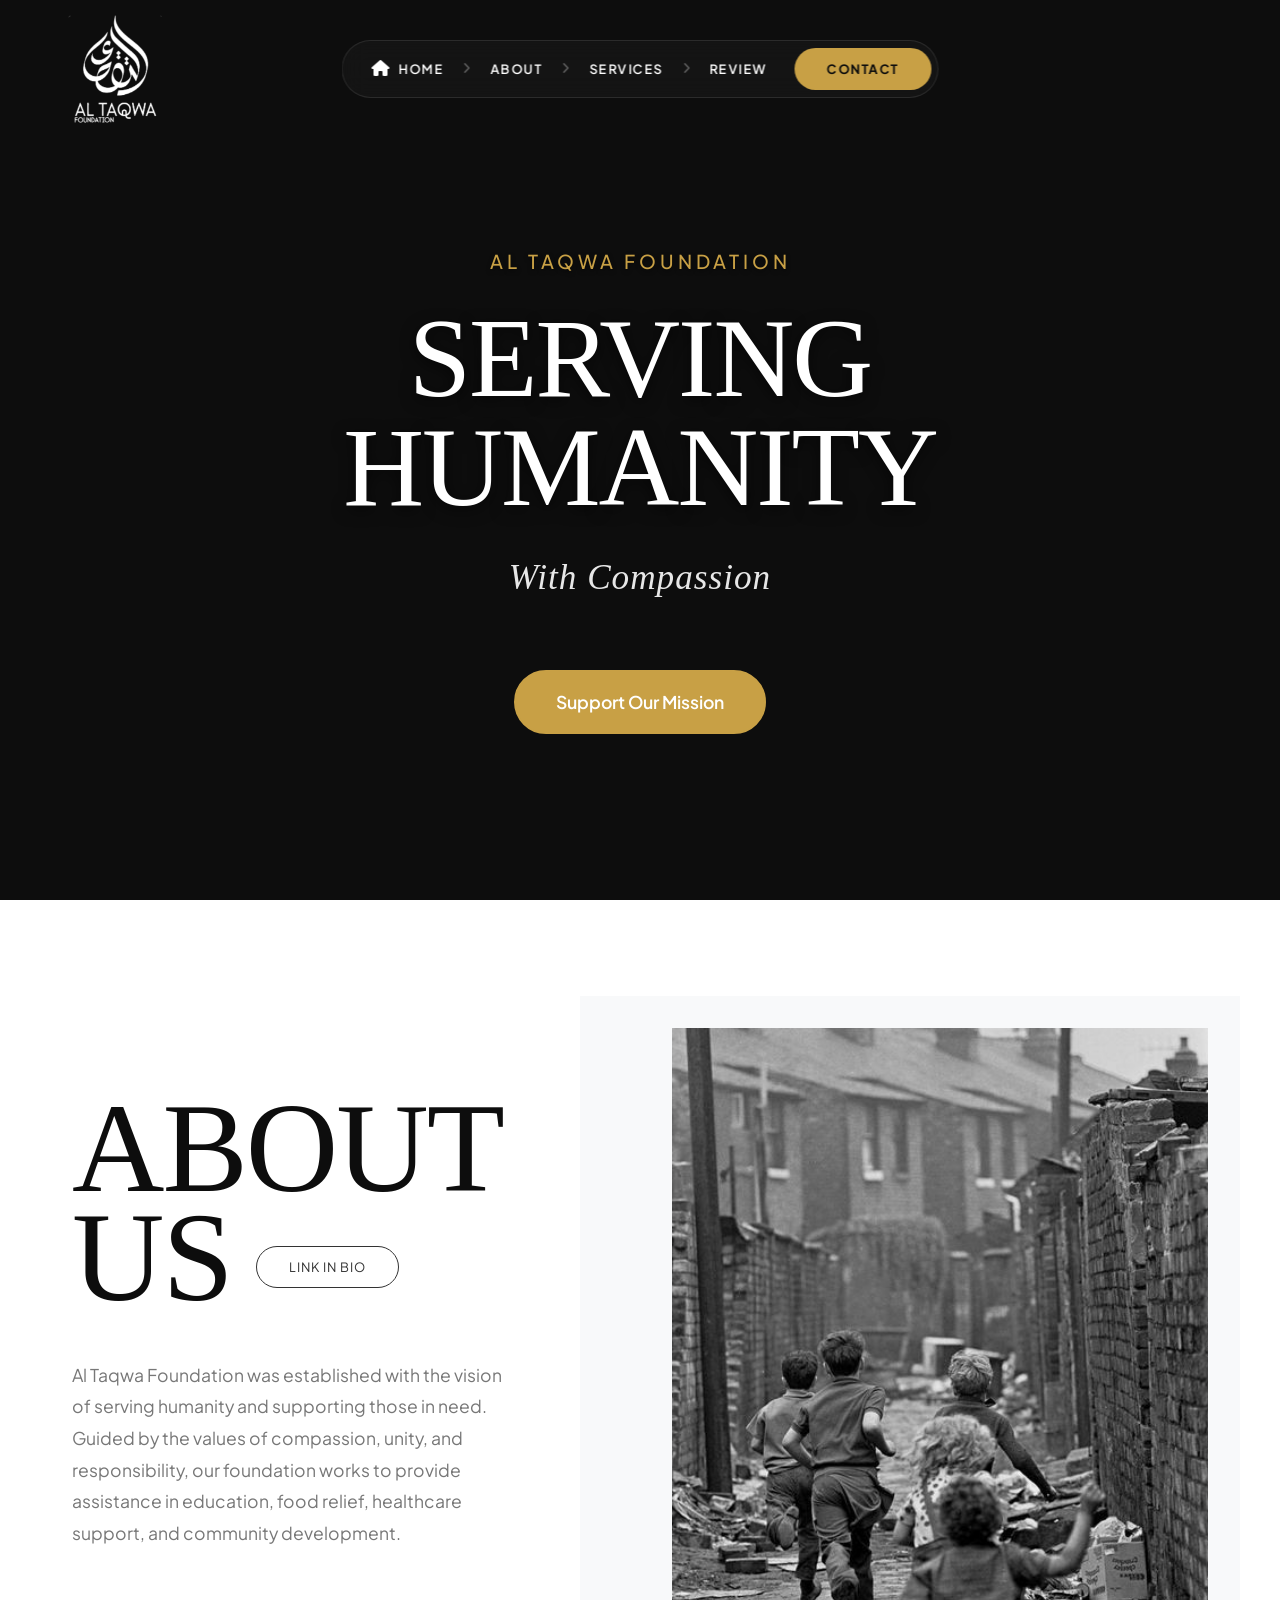
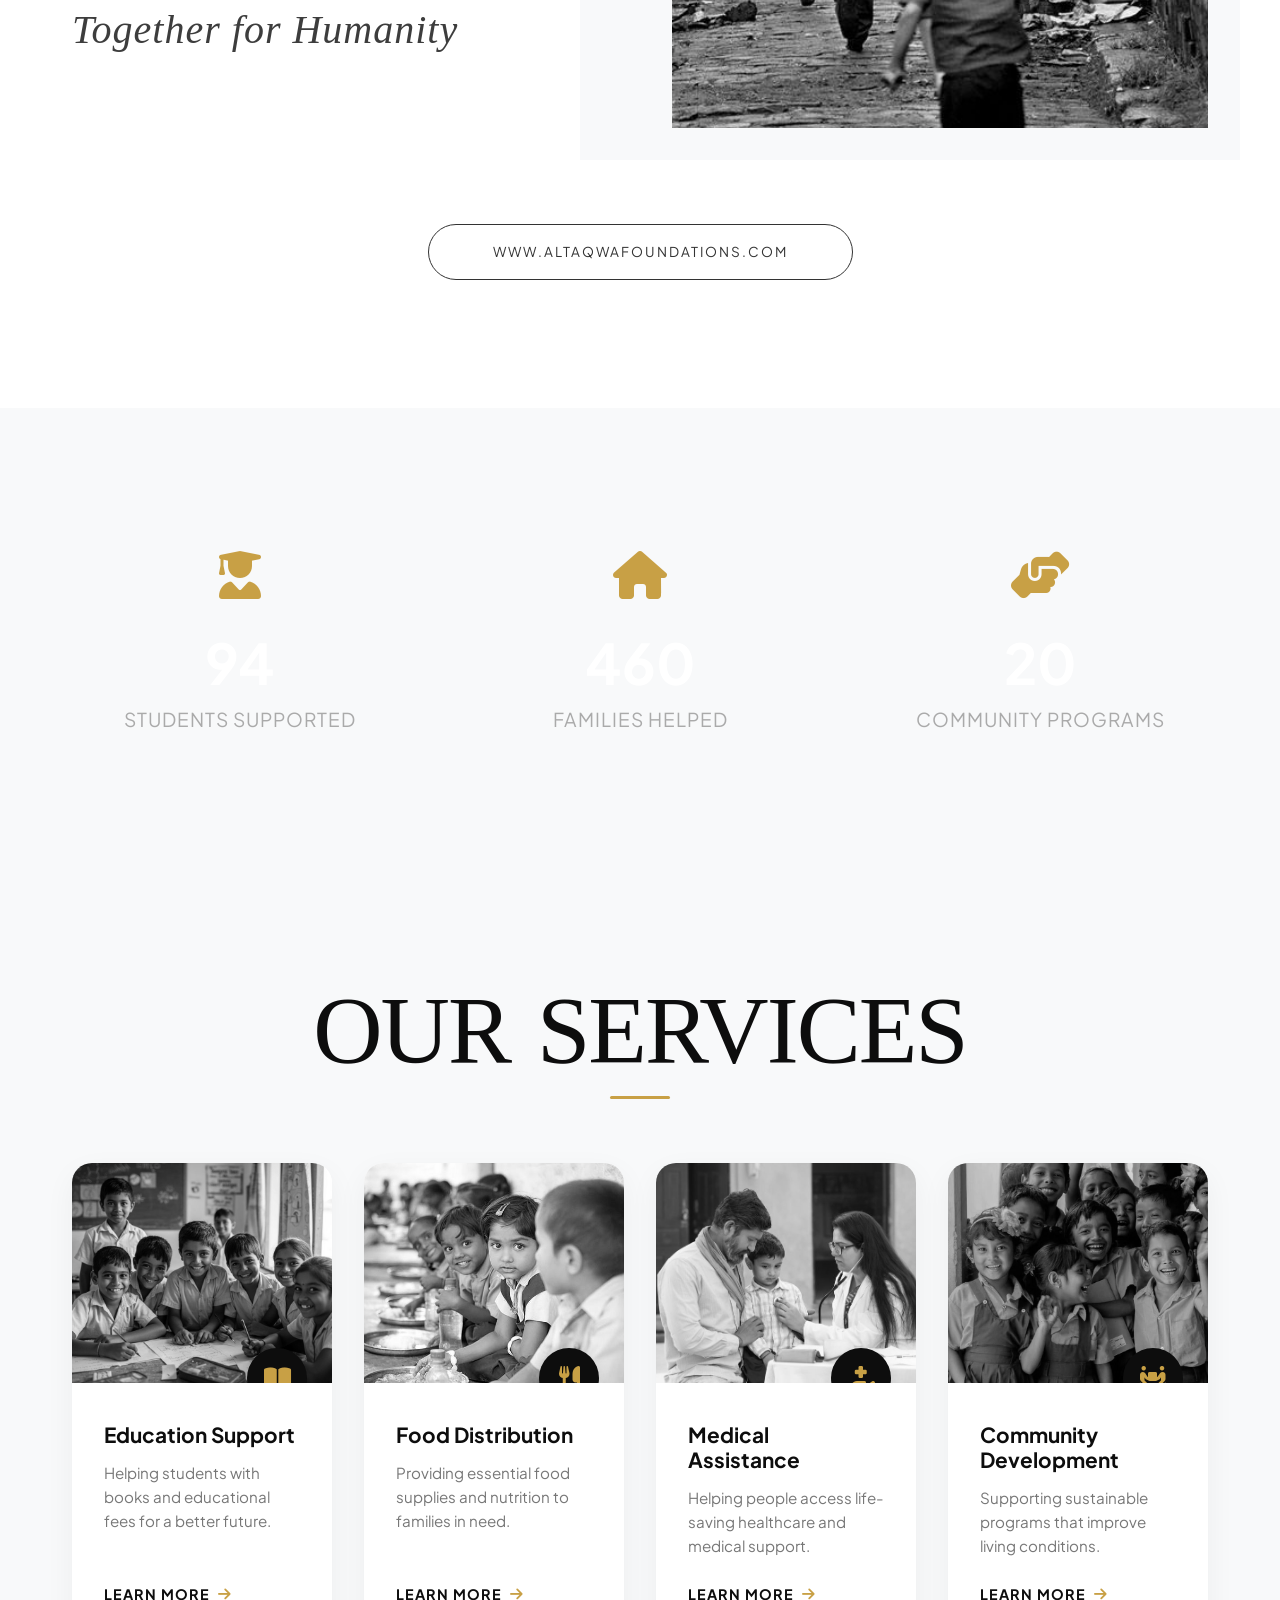
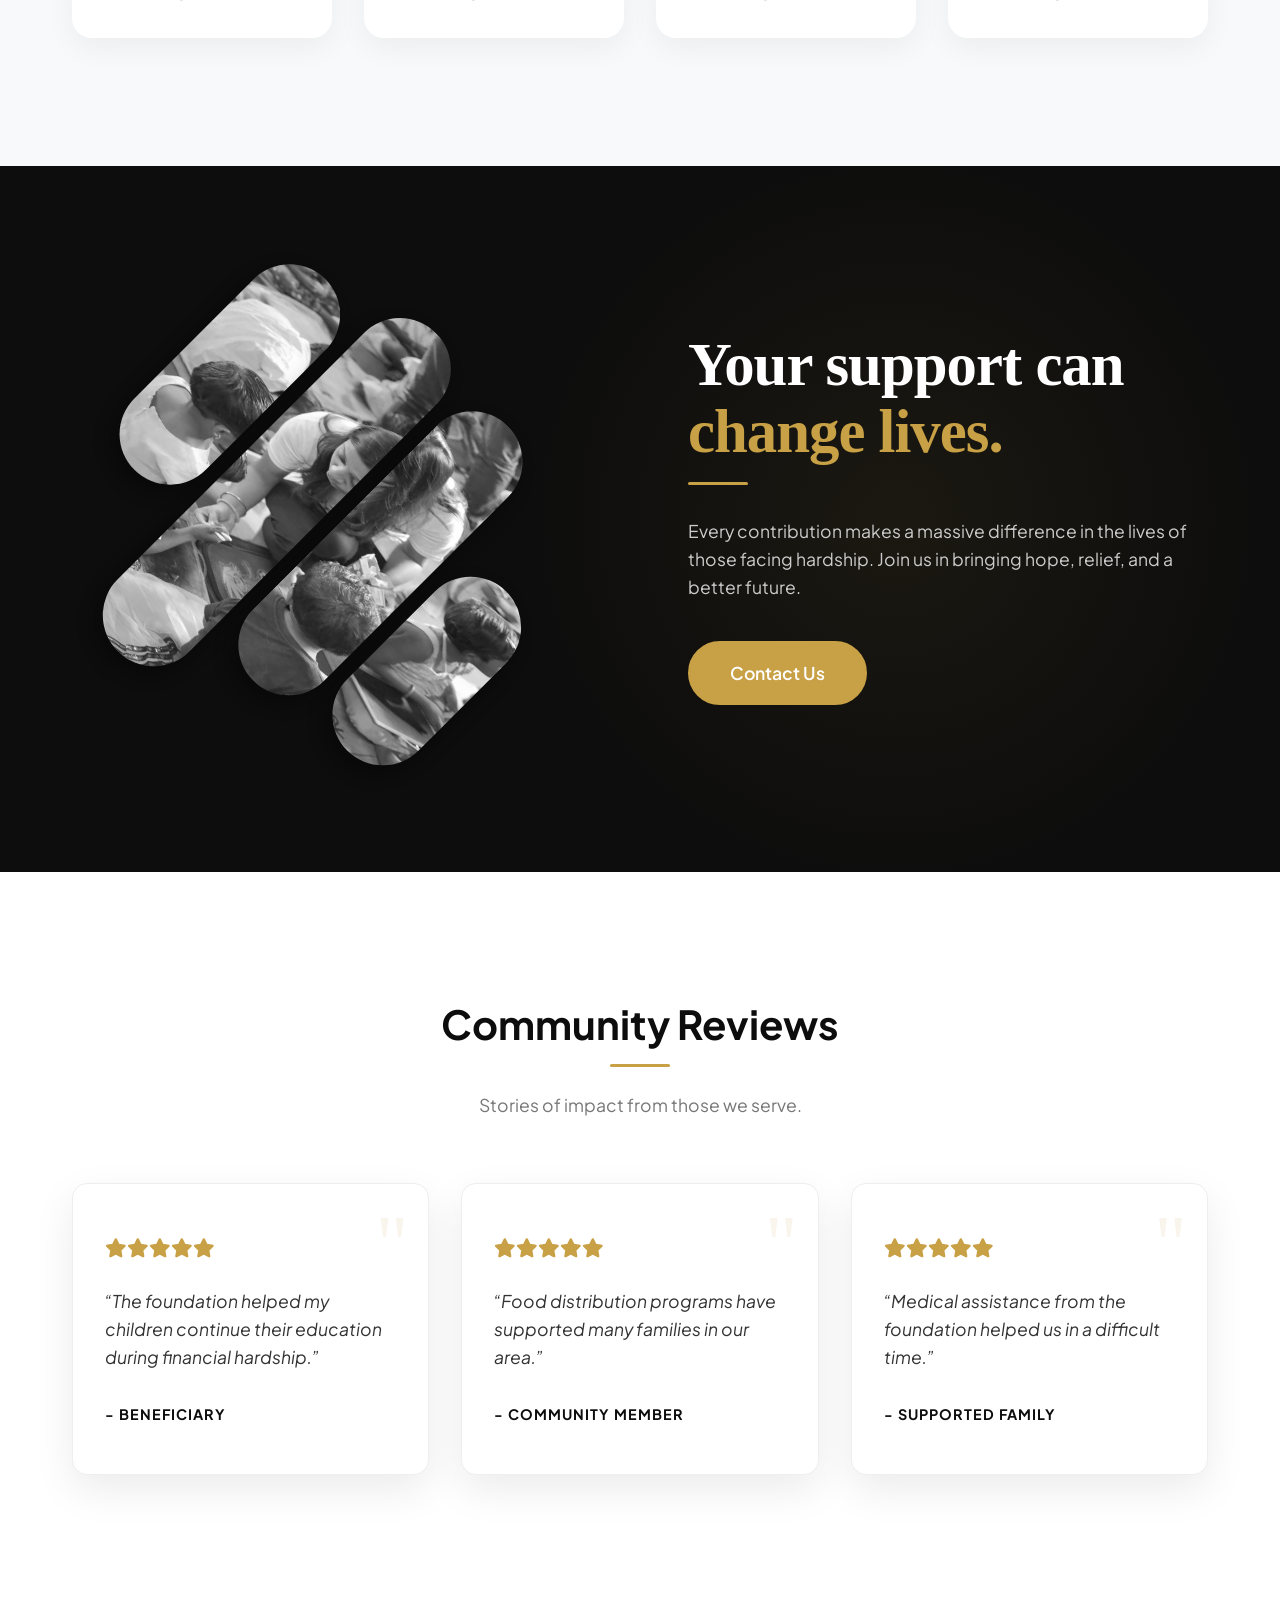
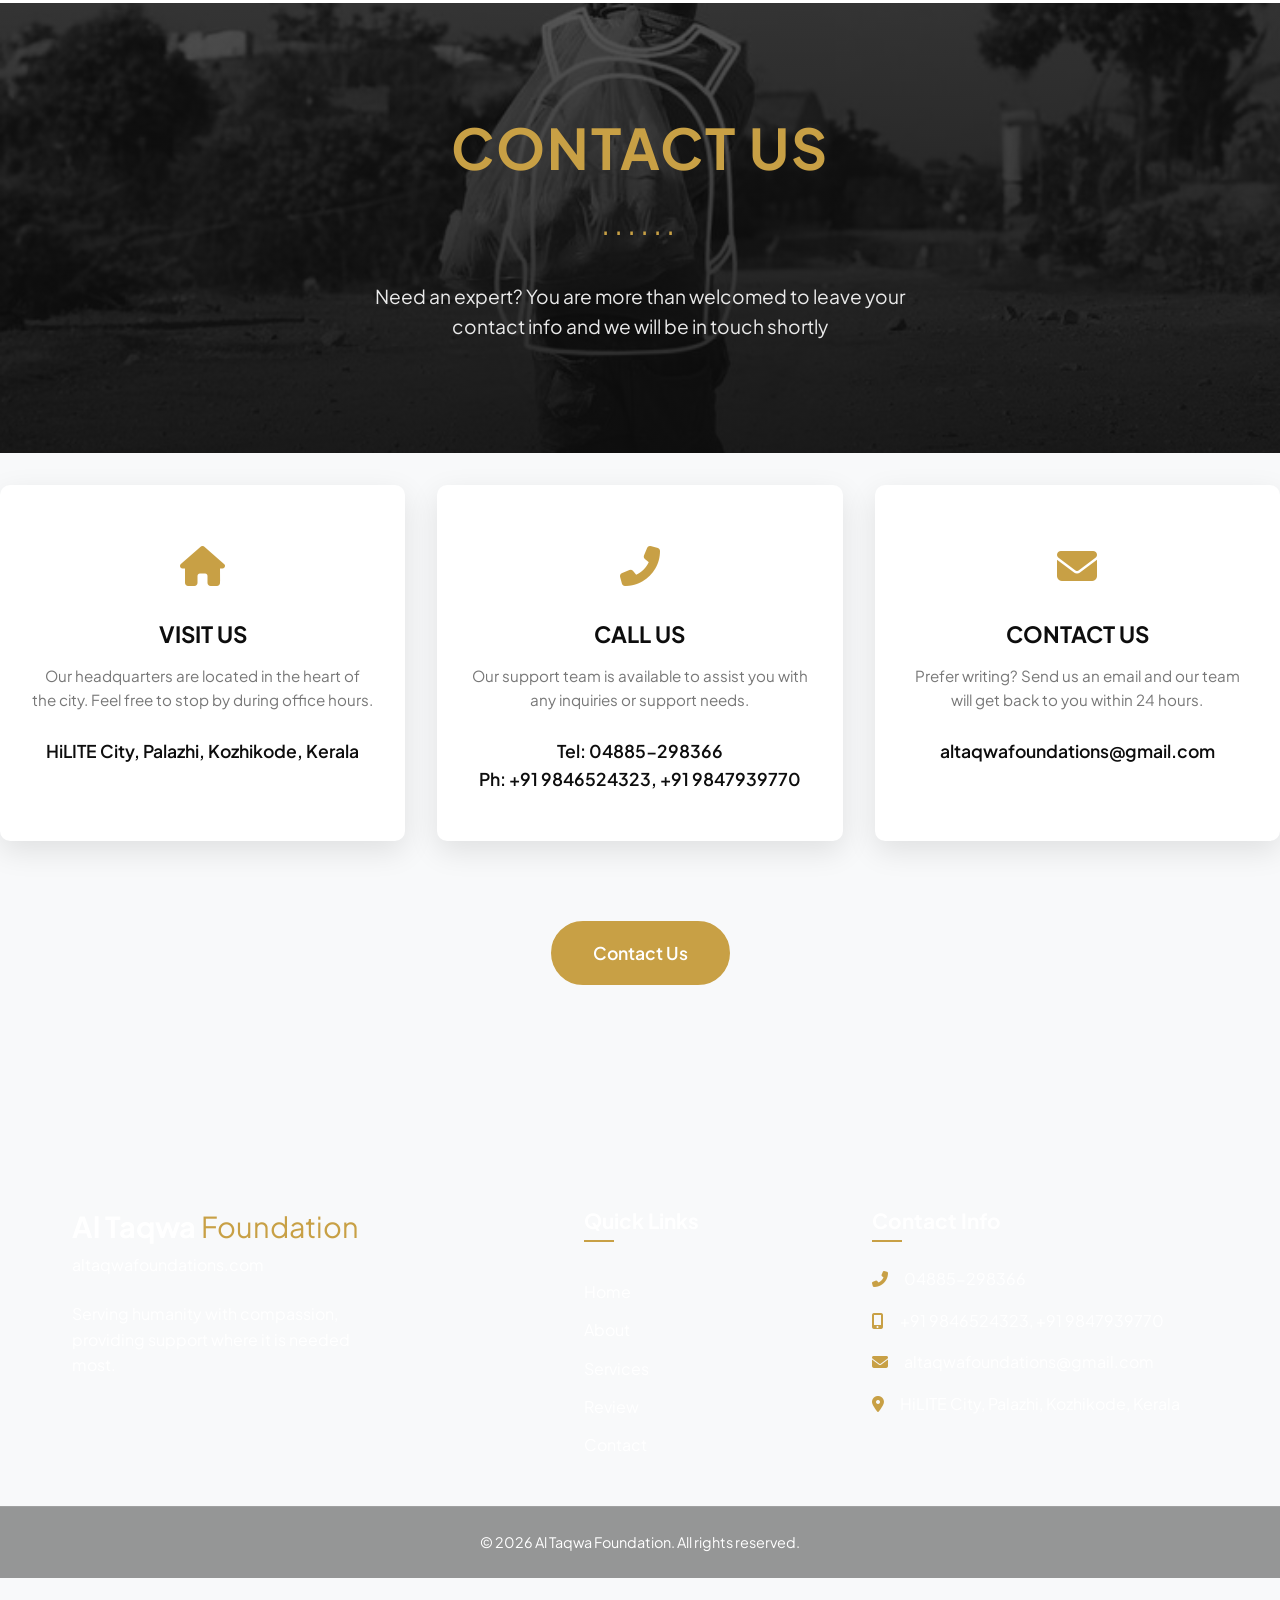
==== index.html @ ffac4ad8 "first commit" ====
<!DOCTYPE html>
<html lang="en">
<head>
    <meta charset="UTF-8">
    <meta name="viewport" content="width=device-width, initial-scale=1.0">
    <title>Al Taqwa Foundation | Serving Humanity</title>
    <meta name="description" content="Al Taqwa Foundation supports communities through education assistance, food distribution, medical support, and community development.">
    <!-- Google Fonts -->
    <link rel="preconnect" href="https://fonts.googleapis.com">
    <link rel="preconnect" href="https://fonts.gstatic.com" crossorigin>
    <link href="https://fonts.googleapis.com/css2?family=Plus+Jakarta+Sans:wght@300;400;500;600;700&display=swap" rel="stylesheet">
    <!-- Font Awesome for icons -->
    <link rel="stylesheet" href="https://cdnjs.cloudflare.com/ajax/libs/font-awesome/6.4.0/css/all.min.css">
    <!-- Custom CSS -->
    <link rel="stylesheet" href="style.css">
</head>
<body>
    <!-- Navbar -->
    <header class="navbar" id="navbar">
        <div class="nav-container">
            <a href="#home" class="logo" style="margin-left: -5px;">
                <img src="logo2_cropped.png" alt="Al Taqwa Foundation">
            </a>
            
            <div class="nav-links pill-container">
                <a href="#home"><i class="fas fa-home" style="font-size: 1rem; margin-bottom: 2px;"></i> HOME</a>
                <span class="sep"><i class="fas fa-angle-right"></i></span>
                <a href="#about">ABOUT</a>
                <span class="sep"><i class="fas fa-angle-right"></i></span>
                <a href="#services">SERVICES</a>
                <span class="sep"><i class="fas fa-angle-right"></i></span>
                <a href="#review">REVIEW</a>
                <a href="#contact" class="nav-pill-btn">CONTACT</a>
            </div>

            <div class="menu-toggle" id="mobile-menu">
                <i class="fas fa-bars"></i>
            </div>
        </div>
    </header>

    <!-- Hero Section -->
    <section id="home" class="hero">
        <video autoplay muted loop playsinline class="hero-video">
            <source src="Helping_hand_connecting_children_delpmaspu_.mp4" type="video/mp4">
        </video>
        <div class="hero-overlay"></div>
        <div class="hero-content fade-up">
            <p class="hero-tag" style="margin-bottom: 2rem; color: var(--accent); letter-spacing: 4px; font-weight: 500;">AL TAQWA FOUNDATION</p>
            <h1 class="about-huge" style="color: var(--secondary); margin-bottom: 0.5rem; line-height: 0.9; text-shadow: 0 4px 15px rgba(0,0,0,0.6); font-size: 7rem;">SERVING</h1>
            <h1 class="about-huge" style="color: var(--secondary); margin-bottom: 2rem; line-height: 0.9; text-shadow: 0 4px 15px rgba(0,0,0,0.6); font-size: 7rem;">HUMANITY</h1>
            <p class="about-signature" style="color: var(--secondary); margin-bottom: 4rem; opacity: 0.9; font-size: 2.2rem;">With Compassion</p>
            
            <div class="hero-buttons">
                <a href="#about" class="btn btn-primary btn-large">Support Our Mission</a>
            </div>
        </div>
    </section>


    <!-- About Section -->
    <section id="about" class="about">
        <div class="about-container">
            <!-- Left: Text content -->
            <div class="about-content fade-up">
                <div class="about-header-split">
                    <h2 class="about-huge">ABOUT</h2>
                    <div class="about-us-row">
                        <h2 class="about-huge">US</h2>
                        <a href="https://altaqwafoundations.com" target="_blank" class="about-link-pill">LINK IN BIO</a>
                    </div>
                </div>
                <div class="about-text-content">
                    <p>Al Taqwa Foundation was established with the vision of serving humanity and supporting those in need. Guided by the values of compassion, unity, and responsibility, our foundation works to provide assistance in education, food relief, healthcare support, and community development.</p>
                </div>
                <!-- Signature -->
                <div class="about-signature">
                    Together for Humanity
                </div>
            </div>
            
            <!-- Right: Single Image -->
            <div class="about-image fade-up" style="transition-delay: 0.2s;">
                <img src="charity.jpg" alt="Children">
            </div>
        </div>
        
        <div class="about-footer-pill fade-up">
            <a href="https://altaqwafoundations.com" target="_blank">WWW.ALTAQWAFOUNDATIONS.COM</a>
        </div>
    </section>

    <!-- Impact Section -->
    <section class="impact">
        <div class="impact-container">
            <div class="impact-item fade-up">
                <div class="impact-icon"><i class="fas fa-user-graduate"></i></div>
                <h3 class="counter" data-target="100">0</h3>
                <p>Students Supported</p>
            </div>
            <div class="impact-item fade-up" style="transition-delay: 0.1s;">
                <div class="impact-icon"><i class="fas fa-home"></i></div>
                <h3 class="counter" data-target="500">0</h3>
                <p>Families Helped</p>
            </div>
            <div class="impact-item fade-up" style="transition-delay: 0.2s;">
                <div class="impact-icon"><i class="fas fa-hands-helping"></i></div>
                <h3 class="counter" data-target="20">0</h3>
                <p>Community Programs</p>
            </div>
        </div>
    </section>

    <!-- Services Section -->
    <section id="services" class="services">
        <div class="services-container">
            <div class="about-header-split fade-up" style="margin-bottom: 4rem; text-align: center;">
                <h2 class="about-huge" style="font-size: 6rem; display: inline-block; margin-right: 1.5rem;">OUR</h2>
                <h2 class="about-huge" style="font-size: 6rem; display: inline-block;">SERVICES</h2>
                <div class="gold-divider center" style="margin-top: 1.5rem;"></div>
            </div>
            
            <div class="services-grid">
                <div class="service-card fade-up">
                    <div class="service-img">
                        <img src="education.jpg" alt="Education Support">
                        <div class="service-icon"><i class="fas fa-book-open"></i></div>
                    </div>
                    <div class="service-content">
                        <h3>Education Support</h3>
                        <p>Helping students with books and educational fees for a better future.</p>
                        <a href="#contact" class="service-link">Learn More <i class="fas fa-arrow-right"></i></a>
                    </div>
                </div>
                <div class="service-card fade-up" style="transition-delay: 0.1s;">
                    <div class="service-img">
                        <img src="food.jpg" alt="Food Distribution">
                        <div class="service-icon"><i class="fas fa-utensils"></i></div>
                    </div>
                    <div class="service-content">
                        <h3>Food Distribution</h3>
                        <p>Providing essential food supplies and nutrition to families in need.</p>
                        <a href="#contact" class="service-link">Learn More <i class="fas fa-arrow-right"></i></a>
                    </div>
                </div>
                <div class="service-card fade-up" style="transition-delay: 0.2s;">
                    <div class="service-img">
                        <img src="medical.jpg" alt="Medical Assistance">
                        <div class="service-icon"><i class="fas fa-hand-holding-medical"></i></div>
                    </div>
                    <div class="service-content">
                        <h3>Medical Assistance</h3>
                        <p>Helping people access life-saving healthcare and medical support.</p>
                        <a href="#contact" class="service-link">Learn More <i class="fas fa-arrow-right"></i></a>
                    </div>
                </div>
                <div class="service-card fade-up" style="transition-delay: 0.3s;">
                    <div class="service-img">
                        <img src="community.jpg" alt="Community Development">
                        <div class="service-icon"><i class="fas fa-people-carry"></i></div>
                    </div>
                    <div class="service-content">
                        <h3>Community Development</h3>
                        <p>Supporting sustainable programs that improve living conditions.</p>
                        <a href="#contact" class="service-link">Learn More <i class="fas fa-arrow-right"></i></a>
                    </div>
                </div>
            </div>
        </div>
    </section>

    <!-- Call to Action Section -->
    <section class="cta">
        <div class="cta-container">
            <!-- Left: Diagonal Sliced Image Collage -->
            <div class="cta-visual fade-up">
                <div class="sliced-wrapper">
                    <div class="sliced-pill pill-1"></div>
                    <div class="sliced-pill pill-2"></div>
                    <div class="sliced-pill pill-3"></div>
                    <div class="sliced-pill pill-4"></div>
                </div>
            </div>
            
            <!-- Right: Text Content -->
            <div class="cta-content fade-up" style="transition-delay: 0.2s;">
                <h2>Your support can <br><span style="color: var(--accent);">change lives.</span></h2>
                <div class="gold-divider m-bottom"></div>
                <p style="color: #CCCCCC; font-size: 1.1rem; margin-bottom: 2.5rem; max-width: 500px;">Every contribution makes a massive difference in the lives of those facing hardship. Join us in bringing hope, relief, and a better future.</p>
                <div class="cta-buttons" style="display: flex; gap: 1rem;">
                    <a href="#contact" class="btn btn-primary btn-large">Contact Us</a>
                </div>
            </div>
        </div>
    </section>

    <!-- Review Section -->
    <section id="review" class="review">
        <div class="review-container">
            <div class="section-header fade-up">
                <h2 class="section-title">Community Reviews</h2>
                <div class="gold-divider center"></div>
                <p>Stories of impact from those we serve.</p>
            </div>
            
            <div class="review-grid">
                <div class="review-card fade-up">
                    <div class="stars">
                        <i class="fas fa-star"></i><i class="fas fa-star"></i><i class="fas fa-star"></i><i class="fas fa-star"></i><i class="fas fa-star"></i>
                    </div>
                    <p class="review-text">“The foundation helped my children continue their education during financial hardship.”</p>
                    <div class="review-author">- Beneficiary</div>
                </div>
                <div class="review-card fade-up" style="transition-delay: 0.1s;">
                    <div class="stars">
                        <i class="fas fa-star"></i><i class="fas fa-star"></i><i class="fas fa-star"></i><i class="fas fa-star"></i><i class="fas fa-star"></i>
                    </div>
                    <p class="review-text">“Food distribution programs have supported many families in our area.”</p>
                    <div class="review-author">- Community Member</div>
                </div>
                <div class="review-card fade-up" style="transition-delay: 0.2s;">
                    <div class="stars">
                        <i class="fas fa-star"></i><i class="fas fa-star"></i><i class="fas fa-star"></i><i class="fas fa-star"></i><i class="fas fa-star"></i>
                    </div>
                    <p class="review-text">“Medical assistance from the foundation helped us in a difficult time.”</p>
                    <div class="review-author">- Supported Family</div>
                </div>
            </div>
        </div>
    </section>


    <!-- Contact Section -->
    <!-- Contact Section -->
    <section id="contact" class="contact" style="padding: 0;">
        <!-- Contact Banner -->
        <div class="contact-header fade-up">
            <div class="contact-header-overlay"></div>
            <div class="contact-header-content">
                <h2 class="contact-hero-title">CONTACT US</h2>
                <div class="header-divider">......</div>
                <p class="contact-hero-subtitle">Need an expert? You are more than welcomed to leave your contact info and we will be in touch shortly</p>
            </div>
        </div>

        <!-- Contact Info Cards -->
        <div class="contact-container" style="padding-top: 8rem; padding-bottom: 8rem;">
            <div class="contact-cards-grid">
                <!-- Visit Us -->
                <div class="contact-card fade-up">
                    <div class="card-icon"><i class="fas fa-home"></i></div>
                    <h3>VISIT US</h3>
                    <p class="card-desc">Our headquarters are located in the heart of the city. Feel free to stop by during office hours.</p>
                    <p class="card-detail">HiLITE City, Palazhi, Kozhikode, Kerala</p>
                </div>

                <!-- Call Us -->
                <div class="contact-card fade-up" style="transition-delay: 0.1s;">
                    <div class="card-icon"><i class="fas fa-phone-alt"></i></div>
                    <h3>CALL US</h3>
                    <p class="card-desc">Our support team is available to assist you with any inquiries or support needs.</p>
                    <p class="card-detail">Tel: 04885-298366<br>Ph: +91 9846524323, +91 9847939770</p>
                </div>

                <!-- Contact Us -->
                <div class="contact-card fade-up" style="transition-delay: 0.2s;">
                    <div class="card-icon"><i class="fas fa-envelope"></i></div>
                    <h3>CONTACT US</h3>
                    <p class="card-desc">Prefer writing? Send us an email and our team will get back to you within 24 hours.</p>
                    <p class="card-detail">altaqwafoundations@gmail.com</p>
                </div>
            </div>

            <div style="text-align: center; margin-top: 5rem;" class="fade-up">
                <a href="mailto:altaqwafoundations@gmail.com" class="btn btn-primary btn-large">Contact Us</a>
            </div>
        </div>
    </section>

    <!-- Footer -->
    <footer class="footer">
        <div class="footer-container">
            <div class="footer-col">
                <h3>Al Taqwa <span>Foundation</span></h3>
                <p>altaqwafoundations.com</p>
                <p class="f-desc">Serving humanity with compassion, providing support where it is needed most.</p>
            </div>
            <div class="footer-col links">
                <h4>Quick Links</h4>
                <a href="#home">Home</a>
                <a href="#about">About</a>
                <a href="#services">Services</a>
                <a href="#review">Review</a>
                <a href="#contact">Contact</a>
            </div>
            <div class="footer-col">
                <h4>Contact Info</h4>
                <p><i class="fas fa-phone-alt"></i> 04885-298366</p>
                <p><i class="fas fa-mobile-alt"></i> +91 9846524323, +91 9847939770</p>
                <p><i class="fas fa-envelope"></i> altaqwafoundations@gmail.com</p>
                <p><i class="fas fa-map-marker-alt"></i> HiLITE City, Palazhi, Kozhikode, Kerala</p>
            </div>
        </div>
        <div class="footer-bottom">
            <p>&copy; 2026 Al Taqwa Foundation. All rights reserved.</p>
        </div>
    </footer>

    <!-- Custom JS -->
    <script src="script.js"></script>
</body>
</html>
---- style.css ----
:root {
    --primary: #0D0D0D;      /* Deep Black */
    --secondary: #FFFFFF;    /* White */
    --accent: #C8A045;       /* Elegant Gold */
    --accent-hover: #e2b95c;
    --text-color: #333333;
    --text-light: #777777;
    --bg-light: #F8F9FA;
    --font-main: 'Plus Jakarta Sans', sans-serif;
}

* {
    margin: 0;
    padding: 0;
    box-sizing: border-box;
}

html {
    scroll-behavior: smooth;
}

body {
    font-family: var(--font-main);
    color: var(--text-color);
    line-height: 1.6;
    background-color: var(--bg-light);
    overflow-x: hidden;
}

/* Hide scrollbar globally */
* {
    -ms-overflow-style: none;  /* IE and Edge */
    scrollbar-width: none;  /* Firefox */
}
*::-webkit-scrollbar {
    display: none;
}

h1, h2, h3, h4, h5, h6 {
    font-weight: 700;
    line-height: 1.2;
    color: var(--primary);
}

a {
    text-decoration: none;
    color: inherit;
}

ul {
    list-style: none;
}

/* Typography & Layout Utility classes */
.container {
    max-width: 1200px;
    margin: 0 auto;
    padding: 0 2rem;
}

.section-title {
    font-size: 2.5rem;
    margin-bottom: 1rem;
    color: var(--primary);
}

.gold-divider {
    height: 3px;
    width: 60px;
    background-color: var(--accent);
    margin-bottom: 1.5rem;
    border-radius: 2px;
}

.gold-divider.center {
    margin: 0 auto 1.5rem auto;
}

.m-bottom {
    margin-bottom: 2rem !important;
}

.section-header {
    text-align: center;
    margin-bottom: 4rem;
}

.section-header p {
    color: var(--text-light);
    font-size: 1.1rem;
    max-width: 600px;
    margin: 0 auto;
}

/* Buttons */
.btn {
    display: inline-block;
    padding: 0.8rem 2rem;
    border-radius: 50px;
    font-weight: 600;
    font-size: 1rem;
    cursor: pointer;
    transition: all 0.3s ease;
    text-align: center;
    border: 2px solid transparent;
}

.btn-primary {
    background-color: var(--accent);
    color: var(--secondary);
    border-color: var(--accent);
}

.btn-primary:hover {
    background-color: var(--accent-hover);
    border-color: var(--accent-hover);
    box-shadow: 0 0 15px rgba(200, 160, 69, 0.5);
    transform: translateY(-2px);
}

.btn-secondary {
    background-color: transparent;
    color: var(--accent);
    border-color: var(--accent);
}

.btn-secondary:hover {
    background-color: var(--accent);
    color: var(--primary);
    box-shadow: 0 0 15px rgba(200, 160, 69, 0.4);
    transform: translateY(-2px);
}

.btn-large {
    padding: 1rem 2.5rem;
    font-size: 1.1rem;
}

/* Fade Up Animation Classes */
.fade-up {
    opacity: 0;
    transform: translateY(40px);
    transition: opacity 0.8s ease, transform 0.8s ease;
}

.fade-up.visible {
    opacity: 1;
    transform: translateY(0);
}

/* Navbar */
.navbar {
    position: fixed;
    top: 0;
    left: 0;
    width: 100%;
    padding: 1.5rem 0;
    z-index: 1000;
    transition: background-color 0.4s ease, padding 0.4s ease, box-shadow 0.4s ease;
    background-color: transparent;
}

.navbar.scrolled {
    background-color: var(--primary);
    padding: 1rem 0;
    box-shadow: 0 4px 10px rgba(0,0,0,0.3);
}

.navbar.scrolled .logo img {
    height: 90px;
}

.nav-container {
    max-width: 1200px;
    margin: 0 auto;
    padding: 0 2rem;
    display: flex;
    justify-content: space-between;
    align-items: center;
    position: relative;
}

.logo {
    font-size: 1.5rem;
    font-weight: 700;
    color: var(--secondary);
    display: flex;
    align-items: center;
    gap: 0.5rem;
}

.logo span {
    color: var(--accent);
    font-weight: 400;
}

.logo img {
    height: 110px;
    width: auto;
    display: block;
    margin-top: -10px;
    margin-bottom: -10px;
    transition: height 0.3s ease;
}

.pill-container {
    position: absolute;
    left: 50%;
    transform: translateX(-50%);
    display: flex;
    align-items: center;
    background-color: rgba(26, 26, 26, 0.6);
    backdrop-filter: blur(12px);
    -webkit-backdrop-filter: blur(12px);
    border-radius: 50px;
    padding: 0.4rem 0.4rem 0.4rem 1.8rem;
    border: 1px solid rgba(255, 255, 255, 0.1);
    gap: 1.2rem;
}

.nav-links a {
    color: var(--secondary);
    font-weight: 600;
    font-size: 0.8rem;
    text-transform: uppercase;
    letter-spacing: 1.5px;
    display: flex;
    align-items: center;
    gap: 0.5rem;
    transition: color 0.3s;
    position: relative;
    padding: 0;
}

.nav-links a:hover,
.nav-links a.active {
    color: var(--accent);
}

.sep {
    color: rgba(255, 255, 255, 0.3);
    font-size: 0.8rem;
    display: flex;
    align-items: center;
}

.nav-pill-btn {
    background-color: var(--accent);
    color: var(--primary) !important;
    padding: 0.7rem 2rem !important;
    border-radius: 50px;
    font-weight: 700 !important;
    font-size: 0.8rem !important;
    letter-spacing: 1.5px;
    margin-left: 0.5rem;
    transition: all 0.3s ease;
}

.nav-pill-btn:hover {
    background-color: var(--accent-hover);
    transform: translateY(-2px);
    box-shadow: 0 4px 10px rgba(200, 160, 69, 0.4);
}

.menu-toggle {
    display: none;
    color: var(--secondary);
    font-size: 1.5rem;
    cursor: pointer;
}

/* Hero Section */
.hero {
    position: relative;
    height: 100vh;
    display: flex;
    align-items: center;
    justify-content: center;
    text-align: center;
    background-color: var(--primary);
    overflow: hidden;
}

.hero-video {
    position: absolute;
    top: 0;
    left: 0;
    width: 100%;
    height: 100%;
    object-fit: cover;
    z-index: 0;
}

.hero-overlay {
    position: absolute;
    top: 0;
    left: 0;
    width: 100%;
    height: 100%;
    background: linear-gradient(rgba(13, 13, 13, 0.4), rgba(13, 13, 13, 0.8));
    z-index: 1;
}

.hero-content {
    position: relative;
    z-index: 2;
    max-width: 1200px;
    width: 100%;
    padding: 0 2rem;
    margin-top: 5rem;
    display: flex;
    flex-direction: column;
    justify-content: center;
    align-items: center;
}

.hero-tag {
    display: inline-block;
    color: var(--accent);
    font-size: 1.2rem;
    font-weight: 600;
    letter-spacing: 2px;
    text-transform: uppercase;
    margin-bottom: 1rem;
    text-shadow: 0 2px 4px rgba(0,0,0,0.5);
}

.hero-title {
    font-size: 4.5rem;
    color: var(--secondary);
    margin-bottom: 1.5rem;
    text-shadow: 0 2px 10px rgba(0,0,0,0.5);
}

.hero-subtitle {
    font-size: 1.25rem;
    color: #E0E0E0;
    margin-bottom: 2.5rem;
    max-width: 700px;
    margin-left: auto;
    margin-right: auto;
    text-shadow: 0 2px 4px rgba(0,0,0,0.5);
}

.hero-buttons {
    display: flex;
    gap: 1.5rem;
    justify-content: center;
}

/* Scroll Indicator */
.scroll-indicator {
    position: absolute;
    bottom: 2rem;
    left: 50%;
    transform: translateX(-50%);
    z-index: 2;
    display: flex;
    flex-direction: column;
    align-items: center;
    gap: 0.5rem;
    color: var(--secondary);
    opacity: 0.8;
    animation: bounce 2s infinite;
}

.mouse {
    width: 26px;
    height: 40px;
    border: 2px solid var(--secondary);
    border-radius: 20px;
    position: relative;
}

.mouse::before {
    content: '';
    position: absolute;
    top: 6px;
    left: 50%;
    transform: translateX(-50%);
    width: 4px;
    height: 8px;
    background-color: var(--accent);
    border-radius: 2px;
    animation: scroll 1.5s infinite;
}

.scroll-indicator span {
    font-size: 0.8rem;
    text-transform: uppercase;
    letter-spacing: 2px;
}

@keyframes scroll {
    0% { top: 6px; opacity: 1; }
    100% { top: 18px; opacity: 0; }
}

@keyframes bounce {
    0%, 20%, 50%, 80%, 100% { transform: translateY(0) translateX(-50%); }
    40% { transform: translateY(-10px) translateX(-50%); }
    60% { transform: translateY(-5px) translateX(-50%); }
}

/* Impact Section */
.impact {
    padding: 8rem 0;
    color: var(--secondary);
    position: relative;
    z-index: 1;
    overflow: hidden;
}

.impact::before {
    content: '';
    position: absolute;
    top: 0;
    left: 0;
    width: 100%;
    height: 100%;
    /* Subtle gold to black gradient over image */
    background-image: linear-gradient(rgba(13, 13, 13, 0.85), rgba(200, 160, 69, 0.3)), url('charity1.jpg');
    background-size: cover;
    background-position: center;
    background-attachment: fixed;
    filter: grayscale(100%);
    z-index: -1;
}

.impact-container {
    max-width: 1200px;
    margin: 0 auto;
    padding: 0 2rem;
    display: grid;
    grid-template-columns: repeat(3, 1fr);
    gap: 4rem;
    text-align: center;
}

.impact-icon {
    font-size: 3rem;
    color: var(--accent);
    margin-bottom: 1rem;
}

.impact-item h3 {
    font-size: 3.5rem;
    color: var(--secondary);
    margin-bottom: 0.5rem;
}

.impact-item p {
    font-size: 1.2rem;
    color: #AAAAAA;
    text-transform: uppercase;
    letter-spacing: 1px;
}

/* About Section */
.about {
    padding: 8rem 0;
    background-color: var(--secondary);
    position: relative;
    overflow: hidden;
}

.about-container {
    max-width: 1200px;
    margin: 0 auto;
    padding: 0 2rem;
    display: grid;
    grid-template-columns: 1fr 1fr;
    gap: 4rem;
    position: relative;
    align-items: center;
}

/* Gray background block behind the image */
.about-container::before {
    content: '';
    position: absolute;
    top: -2rem;
    bottom: -2rem;
    left: 45%;
    right: 0;
    background-color: var(--bg-light);
    z-index: 0;
}

.about-content {
    position: relative;
    z-index: 2;
    padding: 2rem 0;
}

.about-header-split {
    margin-bottom: 3rem;
    position: relative;
}

.about-huge {
    font-size: 8rem;
    font-family: 'Times New Roman', Times, serif;
    font-weight: 500;
    line-height: 0.85;
    color: var(--primary);
    text-transform: uppercase;
    letter-spacing: -2px;
}

.about-us-row {
    display: flex;
    align-items: flex-end;
    gap: 1.5rem;
}

.about-link-pill {
    display: inline-block;
    padding: 0.6rem 2rem;
    border: 1px solid var(--text-color);
    border-radius: 50px;
    font-size: 0.8rem;
    letter-spacing: 1px;
    color: var(--text-color);
    text-transform: uppercase;
    transition: all 0.3s ease;
    margin-bottom: 1.5rem;
    background-color: transparent;
}

.about-link-pill:hover {
    background-color: var(--accent);
    border-color: var(--accent);
    color: var(--primary);
}

.about-text-content p {
    font-size: 1.1rem;
    color: var(--text-light);
    line-height: 1.8;
    margin-bottom: 3rem;
    max-width: 450px;
}

.about-signature {
    font-size: 2.5rem;
    font-family: 'Times New Roman', Times, serif;
    font-style: italic;
    font-weight: 300;
    color: var(--primary);
    opacity: 0.8;
    letter-spacing: 1px;
}

.about-image {
    position: relative;
    z-index: 1;
    width: 100%;
    height: 700px;
}

.about-image img {
    width: 100%;
    height: 100%;
    object-fit: cover;
    display: block;
    filter: grayscale(100%);
}

.about-footer-pill {
    margin-top: 6rem;
    text-align: center;
    position: relative;
    z-index: 2;
}

.about-footer-pill a {
    display: inline-block;
    padding: 1rem 4rem;
    border: 1px solid var(--text-color);
    border-radius: 50px;
    font-size: 0.85rem;
    letter-spacing: 2px;
    color: var(--text-color);
    transition: all 0.3s ease;
}

.about-footer-pill a:hover {
    background-color: var(--primary);
    color: var(--secondary);
    border-color: var(--primary);
}

/* Services Section */
.services {
    padding: 8rem 0;
    background-color: var(--bg-light);
}

.services-container {
    max-width: 1200px;
    margin: 0 auto;
    padding: 0 2rem;
}

.services-grid {
    display: grid;
    grid-template-columns: repeat(4, 1fr);
    gap: 2rem;
    margin-top: 3rem;
}

.service-card {
    background-color: var(--secondary);
    border-radius: 20px;
    text-align: left;
    box-shadow: 0 10px 30px rgba(0,0,0,0.05);
    transition: transform 0.4s ease, box-shadow 0.4s ease;
    overflow: hidden;
    display: flex;
    flex-direction: column;
}

.service-card:hover {
    transform: translateY(-10px);
    box-shadow: 0 20px 40px rgba(0,0,0,0.1);
}

.service-img {
    height: 220px;
    position: relative;
    overflow: hidden;
}

.service-img img {
    width: 100%;
    height: 100%;
    object-fit: cover;
    transition: transform 0.5s ease, filter 0.5s ease;
    filter: grayscale(100%);
}

.service-card:hover .service-img img,
.service-card:active .service-img img {
    transform: scale(1.08);
    filter: grayscale(0%);
}

.service-icon {
    position: absolute;
    bottom: -25px;
    right: 25px;
    width: 60px;
    height: 60px;
    background-color: var(--primary);
    border-radius: 50%;
    display: flex;
    align-items: center;
    justify-content: center;
    font-size: 1.5rem;
    color: var(--accent);
    box-shadow: 0 5px 15px rgba(0,0,0,0.1);
    transition: background-color 0.3s ease, color 0.3s ease;
    z-index: 2;
}

.service-card:hover .service-icon {
    background-color: var(--accent);
    color: var(--primary);
}

.service-content {
    padding: 2.5rem 2rem 2rem 2rem;
    flex-grow: 1;
    display: flex;
    flex-direction: column;
}

.service-content h3 {
    font-size: 1.3rem;
    margin-bottom: 0.8rem;
    color: var(--primary);
}

.service-content p {
    color: var(--text-light);
    font-size: 0.95rem;
    margin-bottom: 1.5rem;
    flex-grow: 1;
}

.service-link {
    color: var(--primary);
    font-weight: 700;
    font-size: 0.9rem;
    text-transform: uppercase;
    letter-spacing: 1px;
    display: flex;
    align-items: center;
    gap: 0.5rem;
    transition: color 0.3s ease;
    margin-top: auto;
}

.service-link i {
    color: var(--accent);
    transition: transform 0.3s ease;
}

.service-link:hover {
    color: var(--accent);
}

.service-link:hover i {
    transform: translateX(5px);
}

/* Review Section */
.review {
    padding: 8rem 0;
    background-color: var(--secondary);
}

.review-container {
    max-width: 1200px;
    margin: 0 auto;
    padding: 0 2rem;
}

.review-grid {
    display: grid;
    grid-template-columns: repeat(3, 1fr);
    gap: 2rem;
}

.review-card {
    background-color: var(--secondary);
    padding: 3rem 2rem;
    border-radius: 15px;
    box-shadow: 0 15px 40px rgba(0,0,0,0.08);
    position: relative;
    border: 1px solid #EEEEEE;
    transition: transform 0.3s ease;
}

.review-card:hover {
    transform: translateY(-5px);
}

.review-card::before {
    content: '"';
    position: absolute;
    top: 20px;
    right: 20px;
    font-size: 5rem;
    color: rgba(200, 160, 69, 0.1);
    font-family: serif;
    line-height: 1;
}

.stars {
    color: var(--accent);
    margin-bottom: 1.5rem;
    font-size: 1.2rem;
}

.review-text {
    font-size: 1.1rem;
    color: var(--text-color);
    font-style: italic;
    margin-bottom: 2rem;
    position: relative;
    z-index: 1;
}

.review-author {
    font-weight: 700;
    color: var(--primary);
    text-transform: uppercase;
    font-size: 0.9rem;
    letter-spacing: 1px;
}

/* Call to Action Section */
.cta {
    padding: 8rem 0;
    background-color: var(--primary);
    position: relative;
    overflow: hidden;
}

.cta::before {
    content: '';
    position: absolute;
    top: 50%;
    right: 0;
    width: 60%;
    height: 100%;
    transform: translateY(-50%);
    background: radial-gradient(circle at center, rgba(200, 160, 69, 0.08) 0%, transparent 70%);
}

.cta-container {
    max-width: 1200px;
    margin: 0 auto;
    padding: 0 2rem;
    display: grid;
    grid-template-columns: 1fr 1fr;
    gap: 6rem;
    align-items: center;
    position: relative;
    z-index: 2;
}

/* The Image Pill Collage */
.cta-visual {
    width: 100%;
    display: flex;
    justify-content: center;
    align-items: center;
    perspective: 1000px;
}

.sliced-wrapper {
    display: flex;
    gap: 15px;
    width: 450px;
    height: 450px;
    transform: rotate(45deg);
    align-items: center;
    justify-content: center;
}

.sliced-pill {
    flex: 1;
    border-radius: 500px;
    background-image: url('charity1.jpg');
    background-size: 450px 450px; /* Force universal image sizing to match parent container */
    filter: grayscale(100%);
    transition: filter 0.5s ease;
    box-shadow: 0 10px 30px rgba(0,0,0,0.5);
}

.sliced-wrapper:hover .sliced-pill {
    filter: grayscale(0%);
}

/* 
Calculate the offsets based on a 450px square that's rotated 45 degrees.
We use combinations of percentages and fixed pixel values to force the background back to origin coordinates.
*/
.pill-1 { 
    height: 60%; 
    transform: translateY(-30px); 
    background-position: 0% 50%; /* Left Edge */
}
.pill-2 { 
    height: 100%; 
    transform: translateY(20px); 
    background-position: 33.3% 50%; /* Left-Middle */
}
.pill-3 { 
    height: 80%; 
    transform: translateY(-10px); 
    background-position: 66.6% 50%; /* Right-Middle */
}
.pill-4 { 
    height: 50%; 
    transform: translateY(40px); 
    background-position: 100% 50%; /* Right Edge */
}

.cta-content {
    text-align: left;
}

.cta h2 {
    color: var(--secondary);
    font-size: 3.8rem;
    margin-bottom: 1rem;
    line-height: 1.1;
    font-family: 'Times New Roman', Times, serif;
    letter-spacing: -1px;
}

/* Contact Section Redesign */
.contact-header {
    height: 450px;
    position: relative;
    background-image: linear-gradient(rgba(13, 13, 13, 0.7), rgba(13, 13, 13, 0.9)), url('charity1.jpg');
    background-size: cover;
    background-position: center;
    background-attachment: fixed;
    display: flex;
    align-items: center;
    justify-content: center;
    text-align: center;
    color: var(--secondary);
    filter: grayscale(100%); /* City-like grayscale feel from image */
}

.contact-header-content {
    max-width: 800px;
    padding: 0 2rem;
    filter: none; /* Keep text clear */
}

/* Ensure text inside filter grayscale stays clear if possible, 
   actually filter applies to element, better to filter a before */
.contact-header {
    background-image: none;
    filter: none;
}
.contact-header::before {
    content: '';
    position: absolute;
    top: 0;
    left: 0;
    width: 100%;
    height: 100%;
    background-image: linear-gradient(rgba(13, 13, 13, 0.7), rgba(13, 13, 13, 0.9)), url('charity2.jpg');
    background-size: cover;
    background-position: center;
    background-attachment: fixed;
    filter: grayscale(100%);
    z-index: 0;
}
.contact-header-content {
    position: relative;
    z-index: 1;
}

.contact-hero-title {
    font-size: 3.5rem;
    color: var(--accent); /* Using theme gold */
    margin-bottom: 1rem;
    letter-spacing: 2px;
}

.header-divider {
    font-size: 2rem;
    color: var(--accent);
    margin-bottom: 2rem;
    letter-spacing: 4px;
}

.contact-hero-subtitle {
    font-size: 1.2rem;
    line-height: 1.6;
    max-width: 600px;
    margin: 0 auto;
    opacity: 0.9;
}

.contact-cards-grid {
    display: grid;
    grid-template-columns: repeat(3, 1fr);
    gap: 2rem;
    margin-top: -6rem; /* Overlap effect from image */
    position: relative;
    z-index: 10;
}

.contact-card {
    background-color: var(--secondary);
    padding: 3rem 2rem;
    text-align: center;
    border-radius: 10px;
    box-shadow: 0 10px 30px rgba(0,0,0,0.1);
    transition: transform 0.3s ease;
}

.contact-card:hover {
    transform: translateY(-10px);
}

.card-icon {
    font-size: 2.5rem;
    color: var(--accent);
    margin-bottom: 1.5rem;
}

.contact-card h3 {
    font-size: 1.4rem;
    margin-bottom: 1rem;
    color: var(--primary);
    font-weight: 700;
}

.card-desc {
    color: var(--text-light);
    font-size: 0.95rem;
    margin-bottom: 1.5rem;
    line-height: 1.6;
}

.card-detail {
    font-weight: 600;
    color: var(--primary);
    font-size: 1.1rem;
}

.form-grid-three {
    display: grid;
    grid-template-columns: repeat(3, 1fr);
    gap: 1.5rem;
    margin-bottom: 1.5rem;
}

@media (max-width: 768px) {
    .contact-cards-grid {
        grid-template-columns: 1fr;
        margin-top: 0;
        padding-top: 4rem;
    }
    .form-grid-three {
        grid-template-columns: 1fr;
    }
    .contact-hero-title {
        font-size: 2.5rem;
    }
}
.contact-form input:focus,
.contact-form textarea:focus {
    outline: none;
    border-color: var(--accent);
    background-color: var(--secondary);
}

.submit-btn {
    width: 100%;
    border: none;
    padding: 1.2rem;
    font-size: 1.1rem;
}

.map-container {
    border-radius: 15px;
    overflow: hidden;
    box-shadow: 0 10px 30px rgba(0,0,0,0.1);
}

/* Footer */
.footer {
    color: #FFFFFF;
    padding: 6rem 0 2rem 0;
    position: relative;
    z-index: 1; /* Creates stacking context */
}

.footer::before {
    content: '';
    position: absolute;
    top: 0;
    left: 0;
    width: 100%;
    height: 100%;
    /* Dark gray to deep black gradient over image */
    background-image: linear-gradient(rgba(13, 13, 13, 0.88), rgba(13, 13, 13, 0.95)), url('charity1.jpg');
    background-size: cover;
    background-position: center;
    background-attachment: fixed;
    filter: grayscale(100%);
    z-index: -1;
}

.footer-container {
    max-width: 1200px;
    margin: 0 auto;
    padding: 0 2rem;
    display: grid;
    grid-template-columns: 2fr 1fr 1.5fr;
    gap: 4rem;
    margin-bottom: 3rem;
}

.footer-col h3 {
    color: var(--secondary);
    font-size: 1.8rem;
    margin-bottom: 0.5rem;
}

.footer-col h3 span {
    color: var(--accent);
    font-weight: 400;
}

.f-desc {
    margin-top: 1.5rem;
    max-width: 300px;
}

.footer-col h4 {
    color: var(--secondary);
    font-size: 1.3rem;
    margin-bottom: 1.5rem;
    position: relative;
    padding-bottom: 0.5rem;
}

.footer-col h4::after {
    content: '';
    position: absolute;
    bottom: 0;
    left: 0;
    width: 30px;
    height: 2px;
    background-color: var(--accent);
}

.links {
    display: flex;
    flex-direction: column;
    gap: 0.8rem;
}

.links a {
    transition: color 0.3s ease;
}

.links a:hover {
    color: var(--accent);
    padding-left: 5px;
}

.footer-col p {
    margin-bottom: 1rem;
    display: flex;
    align-items: flex-start;
    gap: 1rem;
}

.footer-col p i {
    color: var(--accent);
    margin-top: 5px;
}

.footer-bottom {
    background-color: rgba(0, 0, 0, 0.4);
    text-align: center;
    padding: 1.5rem 0;
    font-size: 0.9rem;
    position: relative;
    border-top: 1px solid rgba(255, 255, 255, 0.1);
}

/* Responsive */
@media (max-width: 1024px) {
    .services-grid { grid-template-columns: repeat(2, 1fr); }
    .review-grid { grid-template-columns: repeat(2, 1fr); }
}

@media (max-width: 992px) {
    .hero-title { font-size: 3.5rem; }
    .about-container { grid-template-columns: 1fr; }
    .about-container::before { left: 0; }
    .about-image { height: 500px; margin-top: 2rem; }
    .about-huge { font-size: 6rem; }
    .contact-grid { grid-template-columns: 1fr; }
    .footer-container { grid-template-columns: 1fr; gap: 2rem; }
}

@media (max-width: 768px) {
    .nav-links {
        position: absolute;
        top: 100%;
        left: 0;
        width: 100%;
        background-color: var(--primary);
        flex-direction: column;
        justify-content: center;
        align-items: center;
        padding: 2rem 0;
        gap: 1.5rem;
        display: none;
        box-shadow: 0 10px 20px rgba(0,0,0,0.5);
        border-radius: 0;
        border: none;
        transform: none;
        backdrop-filter: none;
    }
    
    .nav-links.active {
        display: flex;
        animation: fadeIn 0.3s ease;
    }

    .sep {
        display: none;
    }

    .nav-pill-btn {
        margin-left: 0;
    }

    @keyframes fadeIn {
        from { opacity: 0; transform: translateY(-10px); }
        to { opacity: 1; transform: translateY(0); }
    }

    .menu-toggle {
        display: block;
        z-index: 1000;
    }

    .logo img {
        height: 80px;
        margin-top: -5px;
        margin-bottom: -5px;
    }

    .navbar {
        background-color: var(--primary) !important;
        padding: 1rem 0 !important;
    }

    .hero-title { font-size: 2.8rem; }
    .impact-container { grid-template-columns: 1fr; gap: 3rem; }
    .services-grid { grid-template-columns: 1fr; }
    .review-grid { grid-template-columns: 1fr; }
    .cta-container { grid-template-columns: 1fr; gap: 4rem; text-align: center; }
    .cta-content { text-align: center; }
    .cta-buttons { justify-content: center; }
    .cta h2 { font-size: 2.8rem; }
    .about-huge { font-size: 3.8rem; }
}
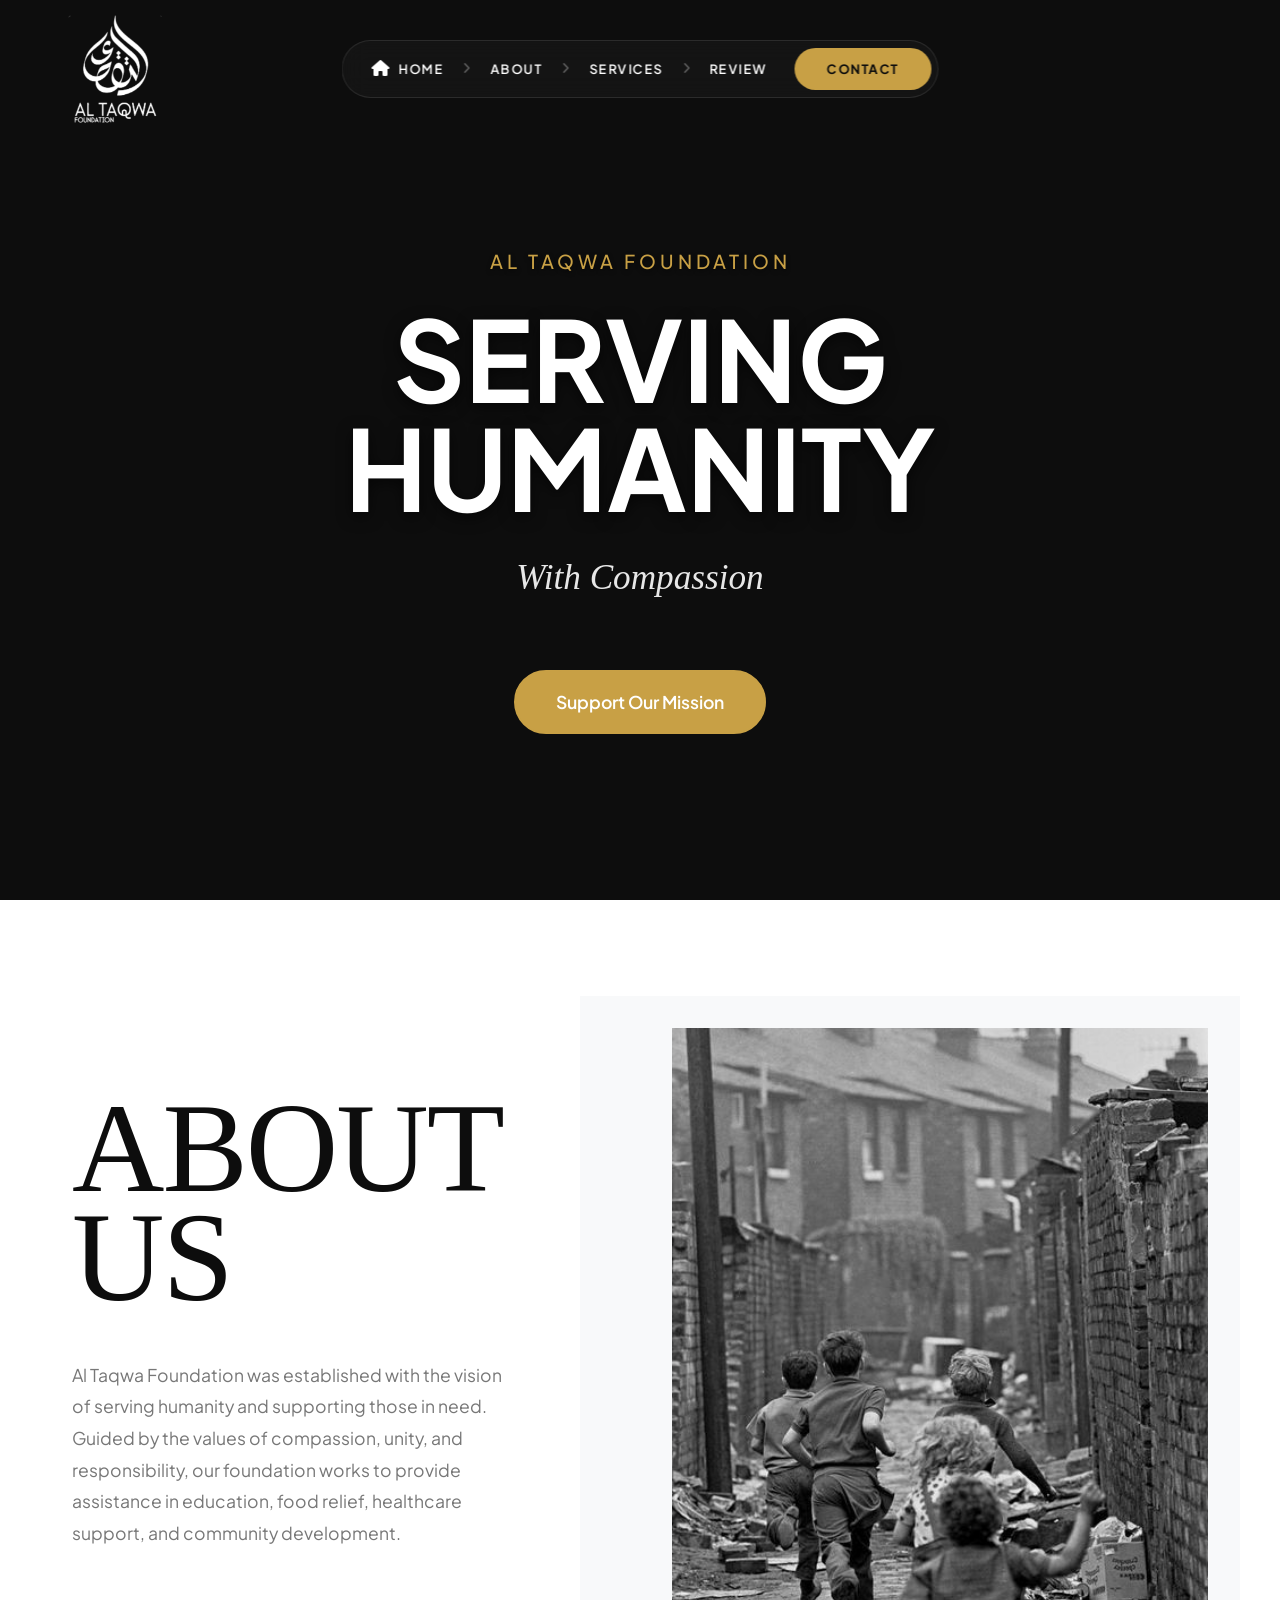
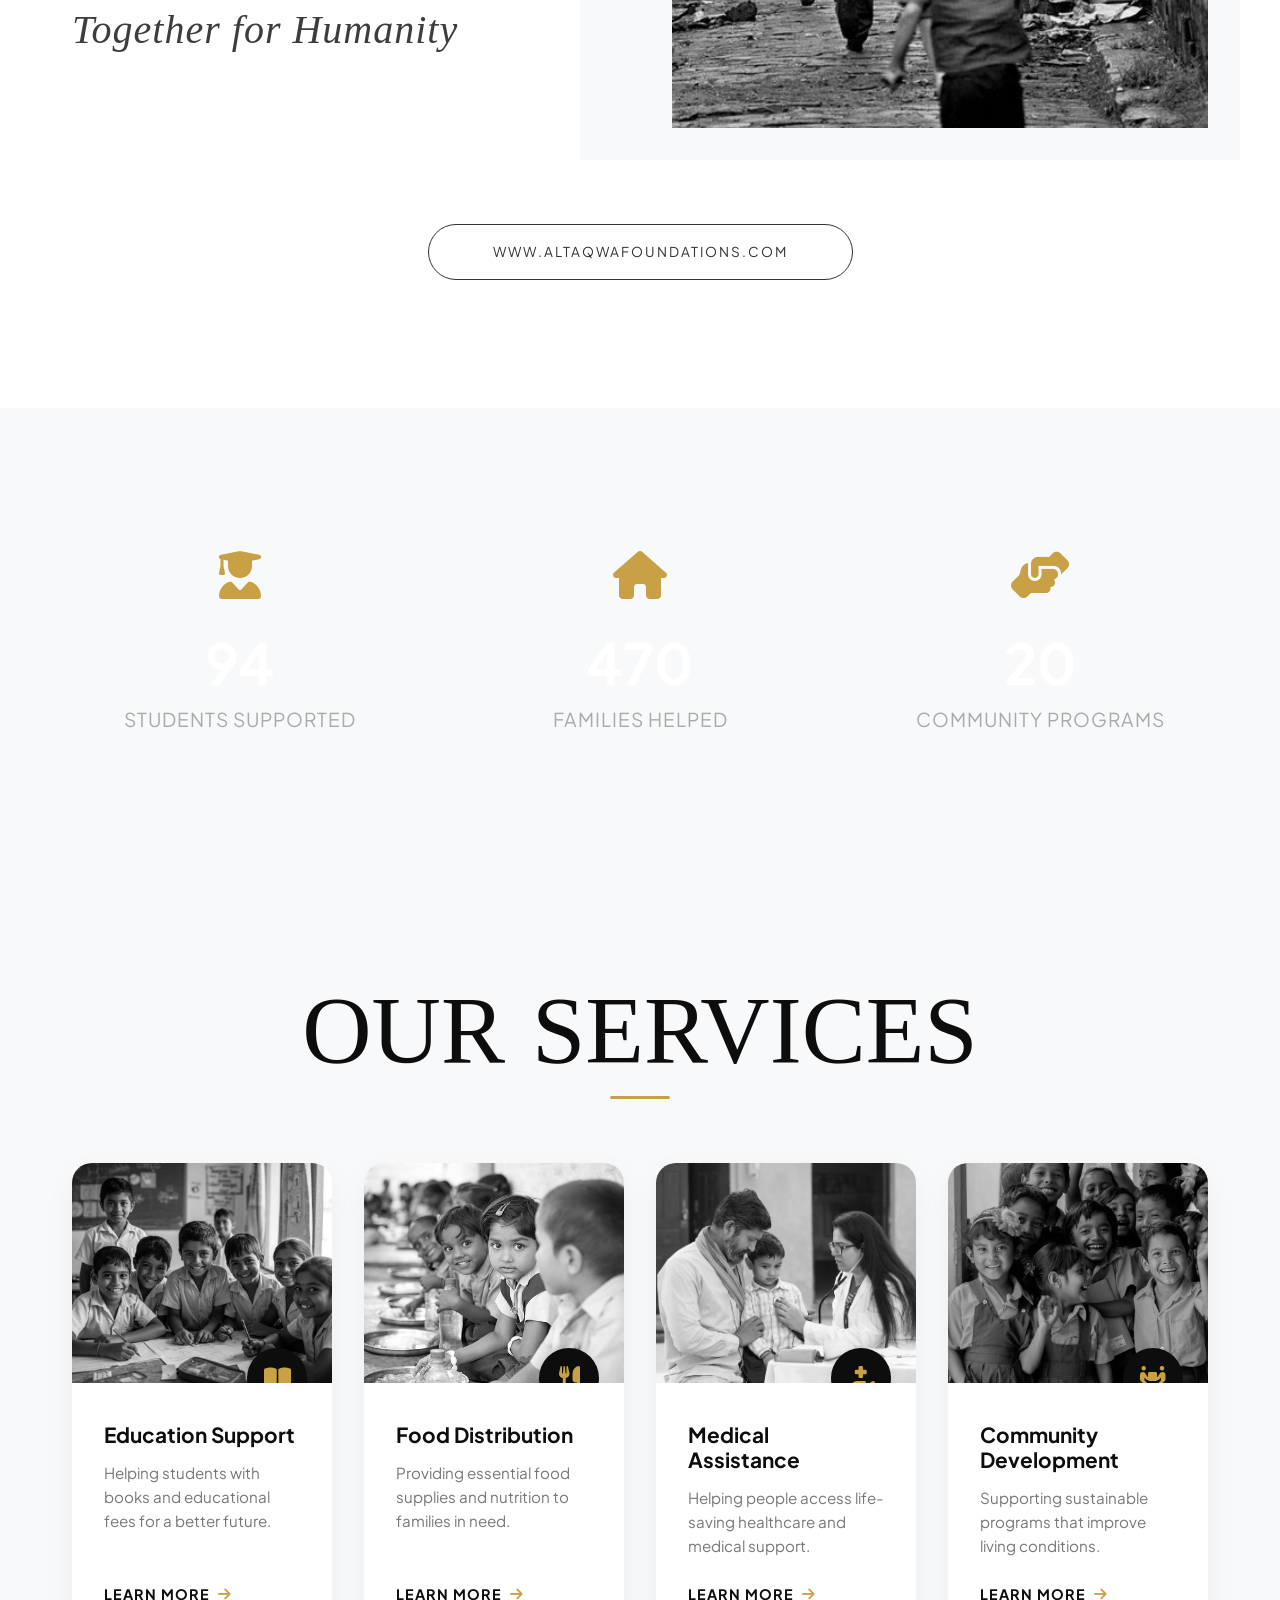
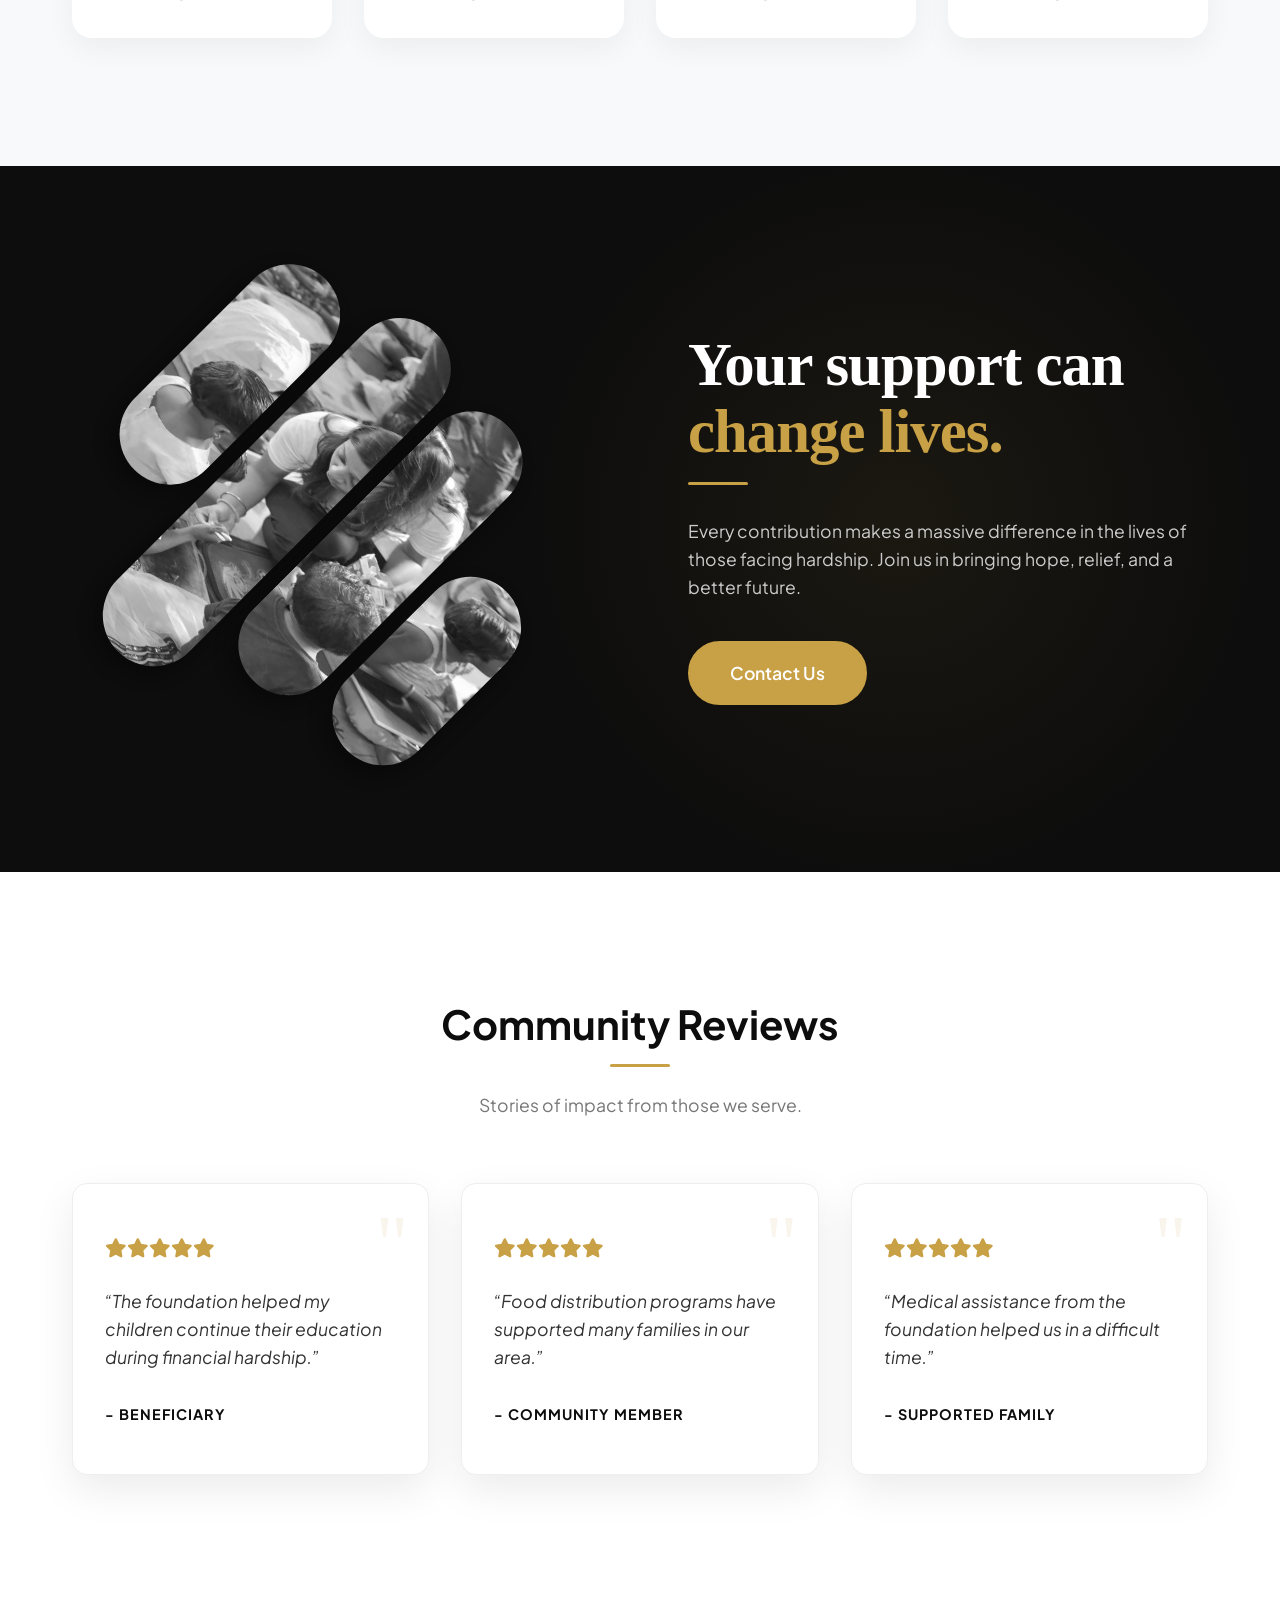
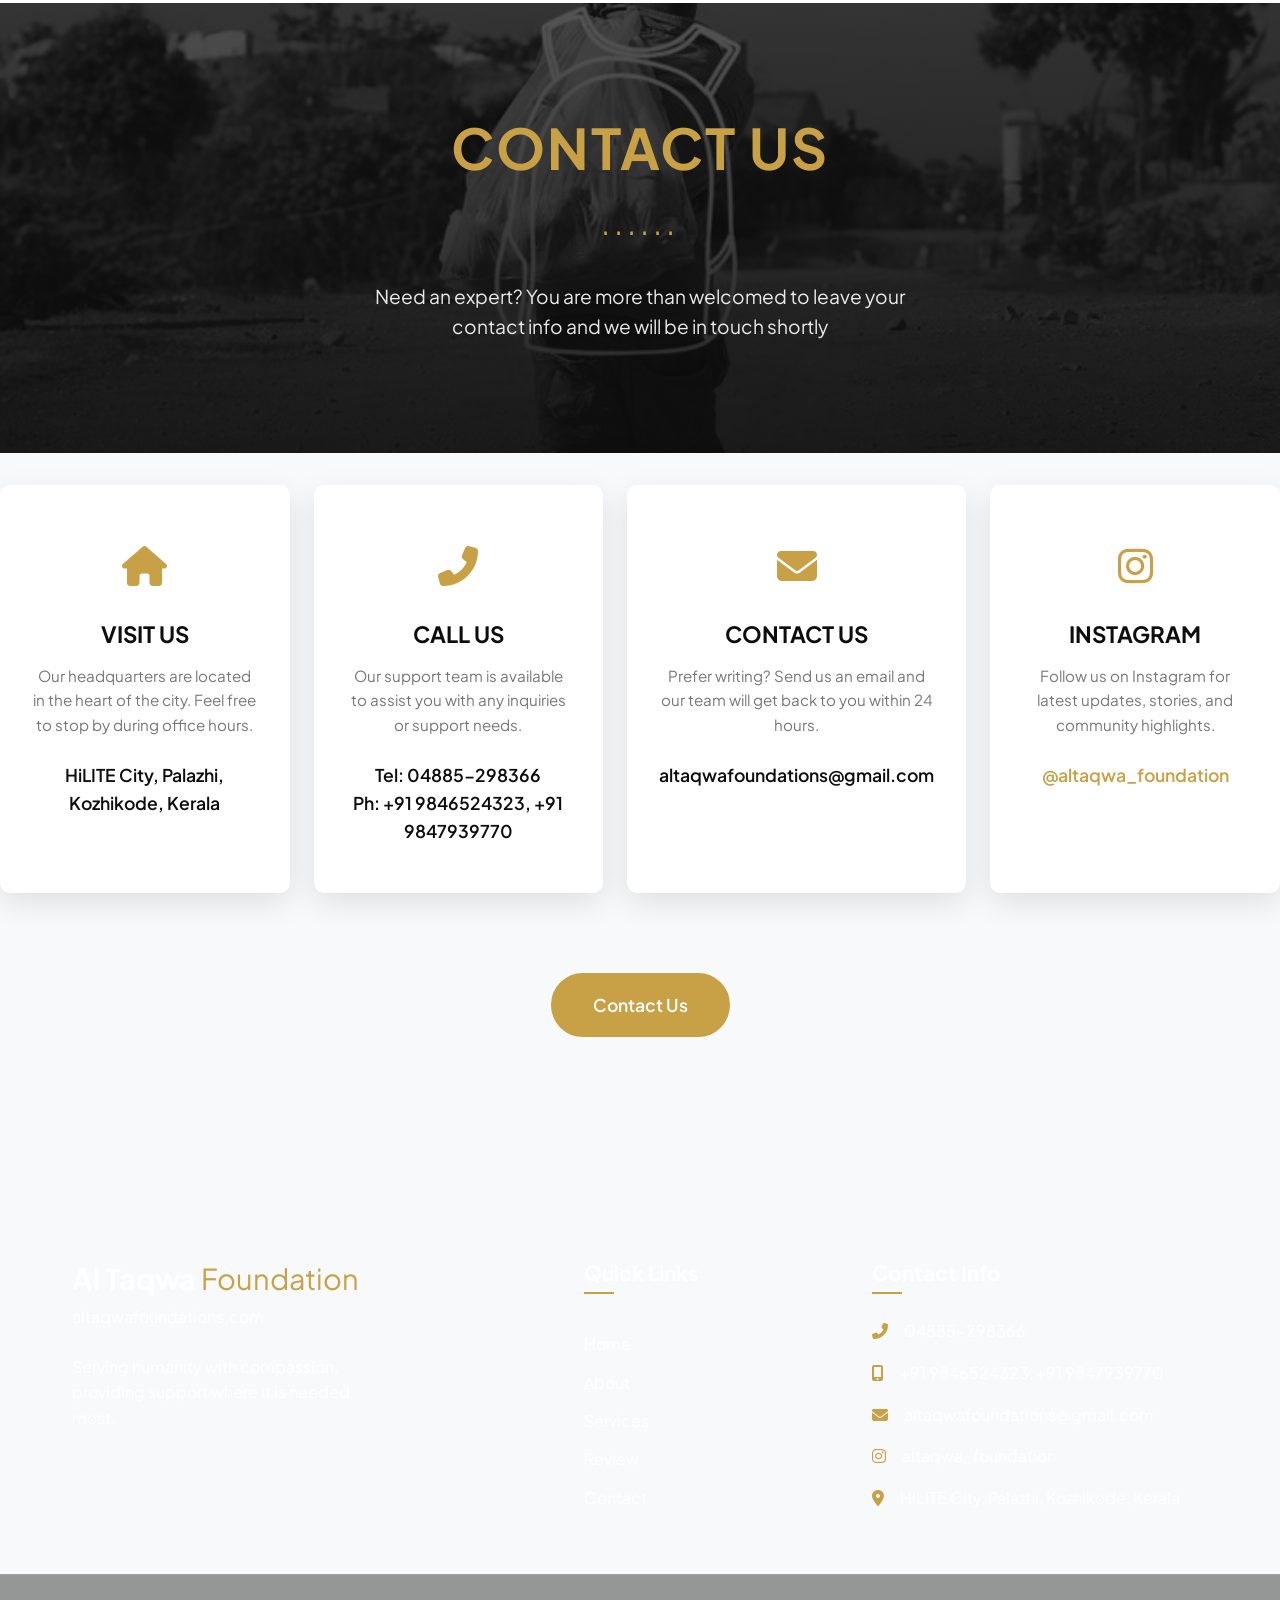
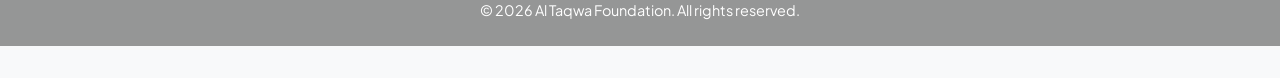
==== commit 0d3585ab: "first commit" ====
--- a/index.html
+++ b/index.html
@@ -47,9 +47,9 @@
         <div class="hero-overlay"></div>
         <div class="hero-content fade-up">
             <p class="hero-tag" style="margin-bottom: 2rem; color: var(--accent); letter-spacing: 4px; font-weight: 500;">AL TAQWA FOUNDATION</p>
-            <h1 class="about-huge" style="color: var(--secondary); margin-bottom: 0.5rem; line-height: 0.9; text-shadow: 0 4px 15px rgba(0,0,0,0.6); font-size: 7rem;">SERVING</h1>
-            <h1 class="about-huge" style="color: var(--secondary); margin-bottom: 2rem; line-height: 0.9; text-shadow: 0 4px 15px rgba(0,0,0,0.6); font-size: 7rem;">HUMANITY</h1>
-            <p class="about-signature" style="color: var(--secondary); margin-bottom: 4rem; opacity: 0.9; font-size: 2.2rem;">With Compassion</p>
+            <h1 class="hero-title-main">SERVING</h1>
+            <h1 class="hero-title-main">HUMANITY</h1>
+            <p class="hero-signature">With Compassion</p>
             
             <div class="hero-buttons">
                 <a href="#about" class="btn btn-primary btn-large">Support Our Mission</a>
@@ -67,7 +67,6 @@
                     <h2 class="about-huge">ABOUT</h2>
                     <div class="about-us-row">
                         <h2 class="about-huge">US</h2>
-                        <a href="https://altaqwafoundations.com" target="_blank" class="about-link-pill">LINK IN BIO</a>
                     </div>
                 </div>
                 <div class="about-text-content">
@@ -115,8 +114,8 @@
     <section id="services" class="services">
         <div class="services-container">
             <div class="about-header-split fade-up" style="margin-bottom: 4rem; text-align: center;">
-                <h2 class="about-huge" style="font-size: 6rem; display: inline-block; margin-right: 1.5rem;">OUR</h2>
-                <h2 class="about-huge" style="font-size: 6rem; display: inline-block;">SERVICES</h2>
+                <h2 class="section-huge-title">OUR</h2>
+                <h2 class="section-huge-title">SERVICES</h2>
                 <div class="gold-divider center" style="margin-top: 1.5rem;"></div>
             </div>
             
@@ -244,7 +243,7 @@
         </div>
 
         <!-- Contact Info Cards -->
-        <div class="contact-container" style="padding-top: 8rem; padding-bottom: 8rem;">
+        <div class="contact-container" style="padding-top: var(--section-padding, 8rem); padding-bottom: var(--section-padding, 8rem);">
             <div class="contact-cards-grid">
                 <!-- Visit Us -->
                 <div class="contact-card fade-up">
@@ -269,6 +268,14 @@
                     <p class="card-desc">Prefer writing? Send us an email and our team will get back to you within 24 hours.</p>
                     <p class="card-detail">altaqwafoundations@gmail.com</p>
                 </div>
+
+                <!-- Instagram -->
+                <div class="contact-card fade-up" style="transition-delay: 0.3s;">
+                    <div class="card-icon"><i class="fab fa-instagram"></i></div>
+                    <h3>INSTAGRAM</h3>
+                    <p class="card-desc">Follow us on Instagram for latest updates, stories, and community highlights.</p>
+                    <p class="card-detail"><a href="https://www.instagram.com/altaqwa_foundation?igsh=MXRibDR2aDVmb3lzdA%3D%3D&utm_source=qr" target="_blank" style="color: var(--accent);">@altaqwa_foundation</a></p>
+                </div>
             </div>
 
             <div style="text-align: center; margin-top: 5rem;" class="fade-up">
@@ -298,6 +305,7 @@
                 <p><i class="fas fa-phone-alt"></i> 04885-298366</p>
                 <p><i class="fas fa-mobile-alt"></i> +91 9846524323, +91 9847939770</p>
                 <p><i class="fas fa-envelope"></i> altaqwafoundations@gmail.com</p>
+                <p><i class="fab fa-instagram"></i> <a href="https://www.instagram.com/altaqwa_foundation?igsh=MXRibDR2aDVmb3lzdA%3D%3D&utm_source=qr" target="_blank">altaqwa_foundation</a></p>
                 <p><i class="fas fa-map-marker-alt"></i> HiLITE City, Palazhi, Kozhikode, Kerala</p>
             </div>
         </div>
--- a/style.css
+++ b/style.css
@@ -325,21 +325,26 @@
     text-shadow: 0 2px 4px rgba(0,0,0,0.5);
 }
 
-.hero-title {
-    font-size: 4.5rem;
+.hero-title-main {
+    font-size: 7rem;
     color: var(--secondary);
-    margin-bottom: 1.5rem;
-    text-shadow: 0 2px 10px rgba(0,0,0,0.5);
-}
-
-.hero-subtitle {
-    font-size: 1.25rem;
-    color: #E0E0E0;
-    margin-bottom: 2.5rem;
-    max-width: 700px;
-    margin-left: auto;
-    margin-right: auto;
-    text-shadow: 0 2px 4px rgba(0,0,0,0.5);
+    margin-bottom: 0.5rem;
+    line-height: 0.9;
+    text-shadow: 0 4px 15px rgba(0,0,0,0.6);
+    font-weight: 700;
+}
+
+.hero-title-main:nth-of-type(2) {
+    margin-bottom: 2rem;
+}
+
+.hero-signature {
+    color: var(--secondary);
+    margin-bottom: 4rem;
+    opacity: 0.9;
+    font-size: 2.2rem;
+    font-family: 'Times New Roman', Times, serif;
+    font-style: italic;
 }
 
 .hero-buttons {
@@ -404,7 +409,7 @@
 
 /* Impact Section */
 .impact {
-    padding: 8rem 0;
+    padding: var(--section-padding, 8rem) 0;
     color: var(--secondary);
     position: relative;
     z-index: 1;
@@ -458,7 +463,7 @@
 
 /* About Section */
 .about {
-    padding: 8rem 0;
+    padding: var(--section-padding, 8rem) 0;
     background-color: var(--secondary);
     position: relative;
     overflow: hidden;
@@ -593,7 +598,7 @@
 
 /* Services Section */
 .services {
-    padding: 8rem 0;
+    padding: var(--section-padding, 8rem) 0;
     background-color: var(--bg-light);
 }
 
@@ -601,6 +606,20 @@
     max-width: 1200px;
     margin: 0 auto;
     padding: 0 2rem;
+}
+
+.section-huge-title {
+    font-size: 6rem;
+    font-family: 'Times New Roman', Times, serif;
+    font-weight: 500;
+    line-height: 0.85;
+    color: var(--primary);
+    text-transform: uppercase;
+    display: inline-block;
+}
+
+.section-huge-title:first-of-type {
+    margin-right: 1.5rem;
 }
 
 .services-grid {
@@ -717,7 +736,7 @@
 
 /* Review Section */
 .review {
-    padding: 8rem 0;
+    padding: var(--section-padding, 8rem) 0;
     background-color: var(--secondary);
 }
 
@@ -783,7 +802,7 @@
 
 /* Call to Action Section */
 .cta {
-    padding: 8rem 0;
+    padding: var(--section-padding, 8rem) 0;
     background-color: var(--primary);
     position: relative;
     overflow: hidden;
@@ -885,7 +904,7 @@
 
 /* Contact Section Redesign */
 .contact-header {
-    height: 450px;
+    min-height: 450px;
     position: relative;
     background-image: linear-gradient(rgba(13, 13, 13, 0.7), rgba(13, 13, 13, 0.9)), url('charity1.jpg');
     background-size: cover;
@@ -954,8 +973,8 @@
 
 .contact-cards-grid {
     display: grid;
-    grid-template-columns: repeat(3, 1fr);
-    gap: 2rem;
+    grid-template-columns: repeat(4, 1fr);
+    gap: 1.5rem;
     margin-top: -6rem; /* Overlap effect from image */
     position: relative;
     z-index: 10;
@@ -1005,6 +1024,12 @@
     grid-template-columns: repeat(3, 1fr);
     gap: 1.5rem;
     margin-bottom: 1.5rem;
+}
+
+@media (max-width: 1024px) {
+    .contact-cards-grid {
+        grid-template-columns: repeat(2, 1fr);
+    }
 }
 
 @media (max-width: 768px) {
@@ -1144,83 +1169,227 @@
     border-top: 1px solid rgba(255, 255, 255, 0.1);
 }
 
-/* Responsive */
+/* --- Improved Global Responsiveness --- */
+:root {
+    --section-padding: 8rem;
+}
+
+@media (max-width: 1200px) {
+    :root { --section-padding: 6rem; }
+    .about-huge { font-size: 6.5rem; }
+}
+
 @media (max-width: 1024px) {
-    .services-grid { grid-template-columns: repeat(2, 1fr); }
-    .review-grid { grid-template-columns: repeat(2, 1fr); }
-}
-
-@media (max-width: 992px) {
-    .hero-title { font-size: 3.5rem; }
-    .about-container { grid-template-columns: 1fr; }
-    .about-container::before { left: 0; }
-    .about-image { height: 500px; margin-top: 2rem; }
-    .about-huge { font-size: 6rem; }
-    .contact-grid { grid-template-columns: 1fr; }
-    .footer-container { grid-template-columns: 1fr; gap: 2rem; }
+    :root { --section-padding: 5rem; }
+    .about-huge { font-size: 5rem; }
+    .services-grid, .review-grid, .contact-cards-grid { 
+        grid-template-columns: repeat(2, 1fr); 
+        gap: 2rem;
+    }
 }
 
 @media (max-width: 768px) {
+    :root { --section-padding: 3.5rem; }
+    
+    .logo img {
+        height: 80px;
+    }
+    
+    .navbar.scrolled .logo img {
+        height: 70px;
+    }
+
+    .hero-content {
+        text-align: center;
+        padding: 0 1.5rem;
+        margin-top: 3rem;
+    }
+
+    .hero-title-main {
+        font-size: 4rem;
+        margin-bottom: 0.5rem;
+    }
+
+    .hero-title-main:nth-of-type(2) {
+        margin-bottom: 1.5rem;
+    }
+    
+    .hero-signature {
+        font-size: 1.6rem;
+        margin-bottom: 2.5rem;
+    }
+
+    .about-huge { 
+        font-size: 3.5rem; 
+        text-align: center;
+        line-height: 1.1;
+    }
+
+    .about-content {
+        text-align: center;
+        padding: 0;
+    }
+
+    .about-us-row {
+        justify-content: center;
+        margin-bottom: 1rem;
+    }
+
+    .about-text-content p {
+        margin-left: auto;
+        margin-right: auto;
+        text-align: center;
+        font-size: 1rem;
+    }
+
+    .about-signature {
+        text-align: center;
+        font-size: 2rem;
+    }
+    
+    .impact-container {
+        grid-template-columns: 1fr;
+        gap: 3rem;
+    }
+    
+    .impact-item h3 {
+        font-size: 2.8rem;
+    }
+
+    .services-grid, .review-grid, .contact-cards-grid, .footer-container { 
+        grid-template-columns: 1fr; 
+        text-align: center;
+        gap: 2.5rem;
+    }
+
+    .service-card, .review-card, .contact-card {
+        max-width: 100%;
+        margin: 0 auto;
+    }
+
+    .footer-col {
+        text-align: center;
+        align-items: center;
+        display: flex;
+        flex-direction: column;
+    }
+
+    .footer-col h3, .footer-col h4 {
+        text-align: center;
+    }
+
+    .footer-col h4::after {
+        left: 50%;
+        transform: translateX(-50%);
+    }
+
+    .footer-col p {
+        justify-content: center;
+        text-align: center;
+    }
+
+    .f-desc {
+        margin-left: auto;
+        margin-right: auto;
+        text-align: center;
+    }
+    
     .nav-links {
-        position: absolute;
-        top: 100%;
+        display: none;
+        position: fixed;
+        top: 0;
         left: 0;
         width: 100%;
+        height: 100vh;
         background-color: var(--primary);
         flex-direction: column;
         justify-content: center;
-        align-items: center;
-        padding: 2rem 0;
+        padding: 2rem;
         gap: 1.5rem;
-        display: none;
-        box-shadow: 0 10px 20px rgba(0,0,0,0.5);
+        z-index: 1001;
+        transform: none;
         border-radius: 0;
         border: none;
-        transform: none;
         backdrop-filter: none;
     }
     
-    .nav-links.active {
-        display: flex;
-        animation: fadeIn 0.3s ease;
+    .nav-links.active { 
+        display: flex; 
+    }
+
+    .nav-links a {
+        font-size: 1.2rem;
+        justify-content: center;
+    }
+
+    .nav-pill-btn {
+        margin-left: 0;
+        width: 100%;
+        text-align: center;
+        padding: 1rem !important;
     }
 
     .sep {
         display: none;
     }
 
-    .nav-pill-btn {
-        margin-left: 0;
-    }
-
-    @keyframes fadeIn {
-        from { opacity: 0; transform: translateY(-10px); }
-        to { opacity: 1; transform: translateY(0); }
-    }
-
-    .menu-toggle {
-        display: block;
-        z-index: 1000;
-    }
-
+    .menu-toggle { 
+        display: block; 
+        position: relative;
+        z-index: 1002;
+    }
+    
+    .about-container { grid-template-columns: 1fr; gap: 2.5rem; }
+    .about-image { height: 350px; margin-top: 1.5rem; }
+    .about-container::before { display: none; }
+    
+    .cta-container { grid-template-columns: 1fr; text-align: center; gap: 3rem; }
+    .cta-buttons { justify-content: center; }
+
+    /* Fix for CTA visual overflow */
+    .sliced-wrapper {
+        width: 300px;
+        height: 300px;
+        gap: 10px;
+    }
+    .sliced-pill {
+        background-size: 300px 300px;
+    }
+
+    .gold-divider.center {
+        margin: 0.5rem auto 1.5rem auto !important;
+    }
+
+    .services-container .about-header-split h2.section-huge-title {
+        font-size: 3.5rem !important;
+        margin-right: 0 !important;
+        display: block !important;
+        text-align: center;
+    }
+}
+
+@media (max-width: 480px) {
+    :root { --section-padding: 3rem; }
+    .hero-title-main { font-size: 3.2rem; }
+    .hero-signature { font-size: 1.4rem; }
+    .section-title { font-size: 2rem; }
+    .about-huge { font-size: 2.8rem; }
+    .about-signature { font-size: 1.8rem; }
+    
     .logo img {
-        height: 80px;
-        margin-top: -5px;
-        margin-bottom: -5px;
-    }
-
-    .navbar {
-        background-color: var(--primary) !important;
-        padding: 1rem 0 !important;
-    }
-
-    .hero-title { font-size: 2.8rem; }
-    .impact-container { grid-template-columns: 1fr; gap: 3rem; }
-    .services-grid { grid-template-columns: 1fr; }
-    .review-grid { grid-template-columns: 1fr; }
-    .cta-container { grid-template-columns: 1fr; gap: 4rem; text-align: center; }
-    .cta-content { text-align: center; }
-    .cta-buttons { justify-content: center; }
-    .cta h2 { font-size: 2.8rem; }
-    .about-huge { font-size: 3.8rem; }
-}
+        height: 70px;
+    }
+
+    .contact-hero-title {
+        font-size: 2.5rem !important;
+    }
+    .contact-hero-subtitle {
+        font-size: 1rem;
+    }
+    .hero-tag {
+        font-size: 0.9rem;
+        letter-spacing: 3px;
+    }
+}
+
+
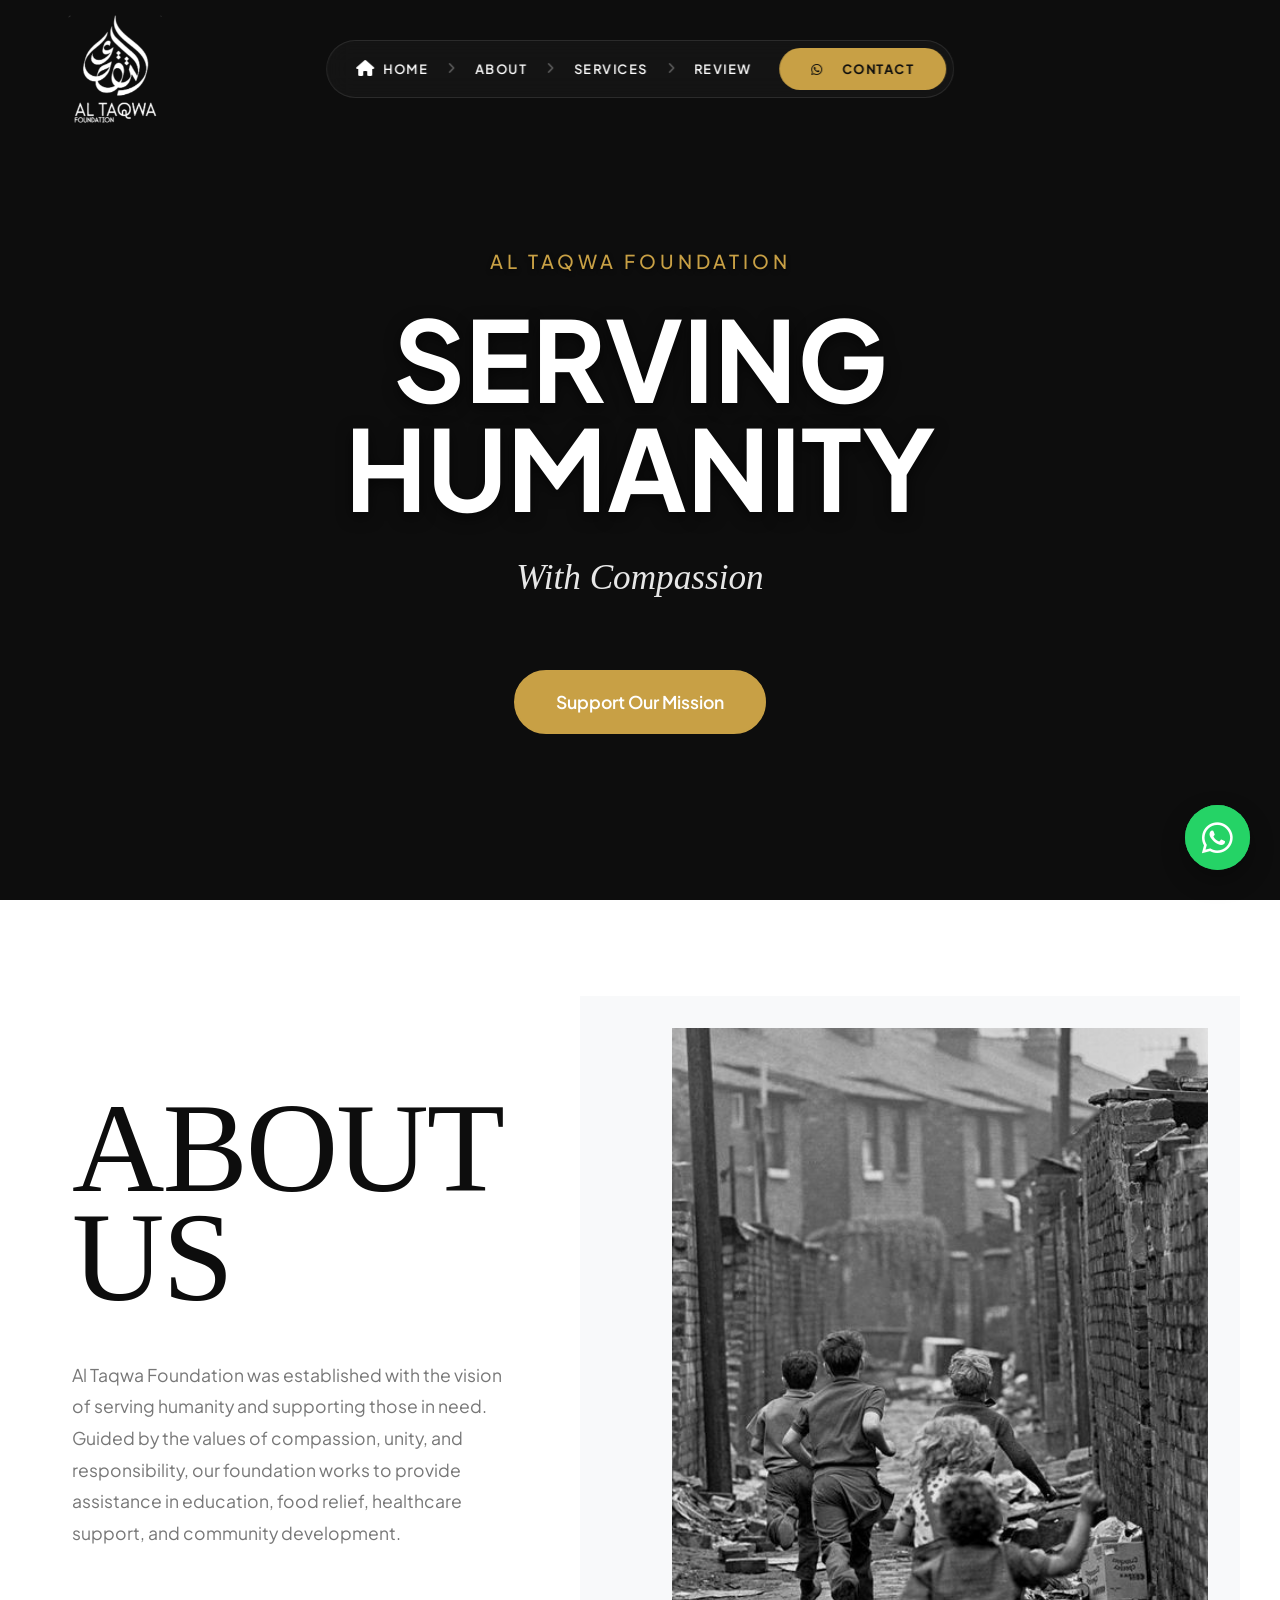
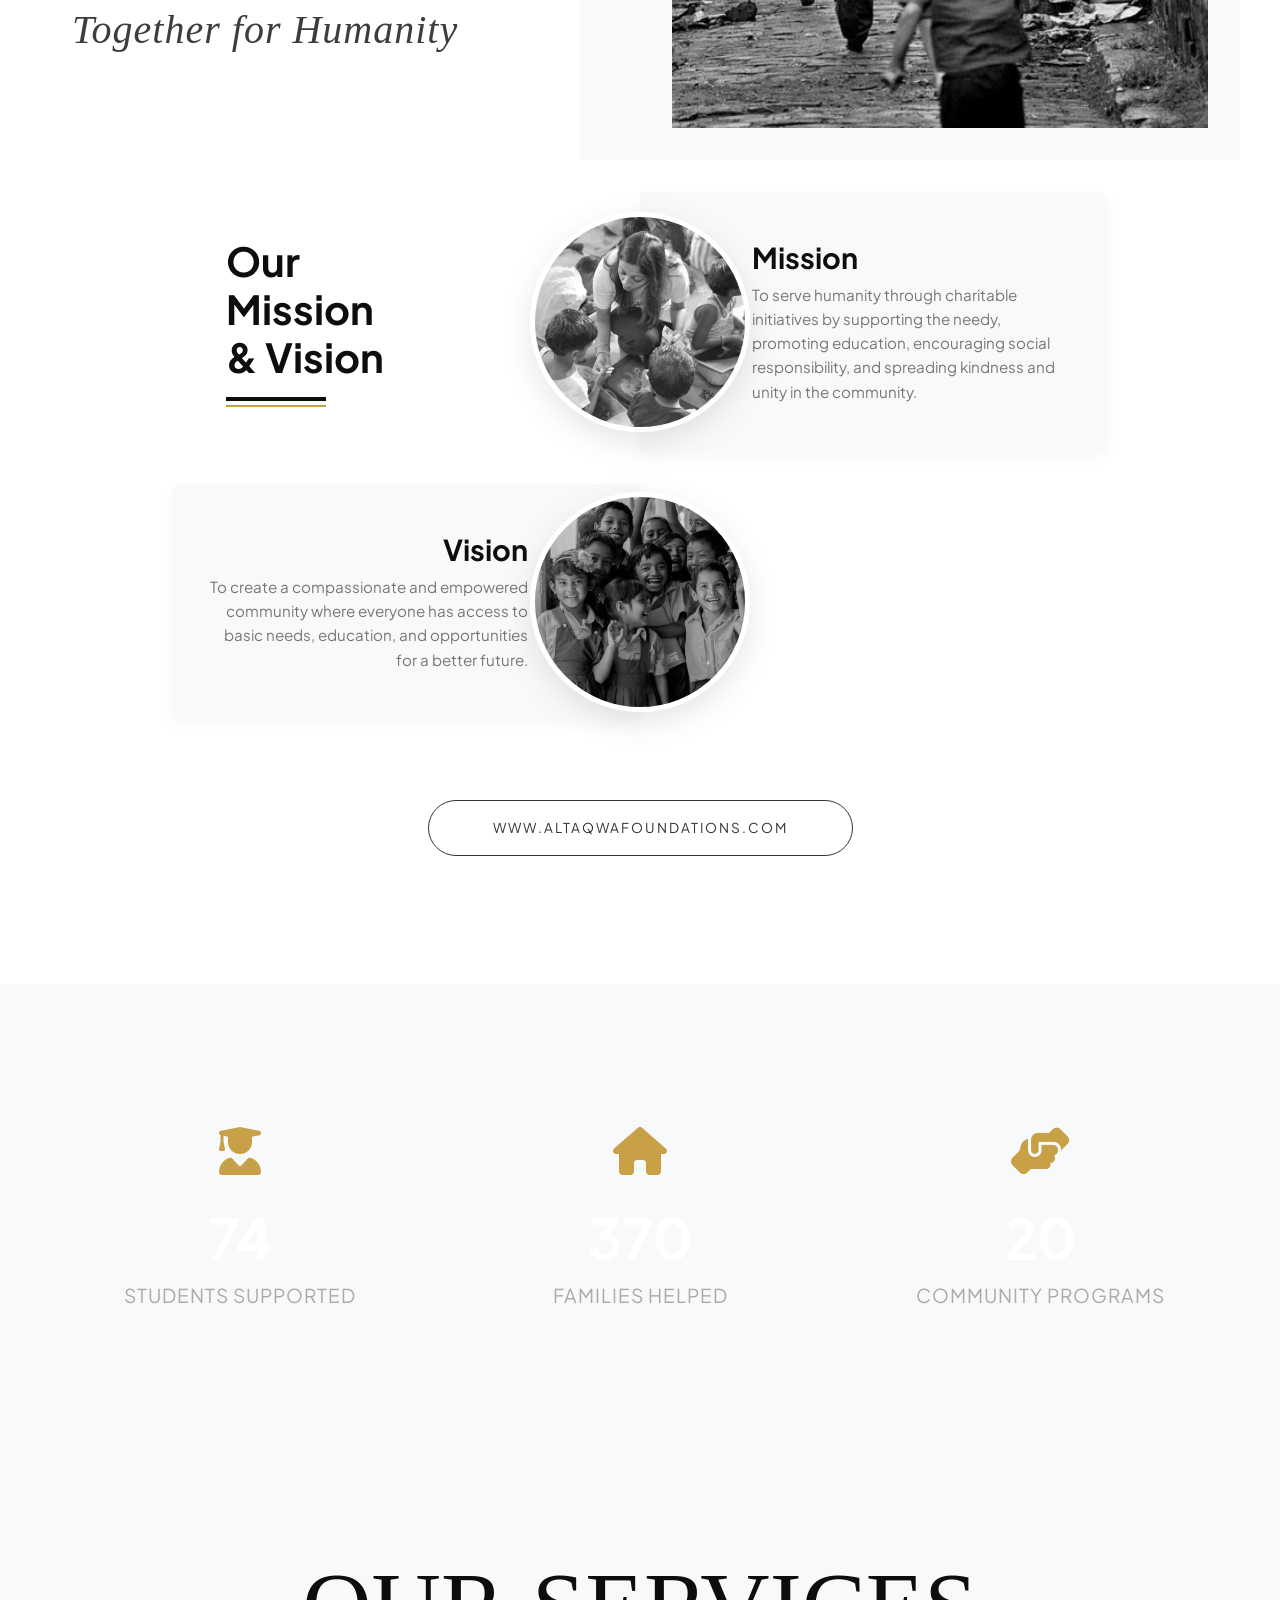
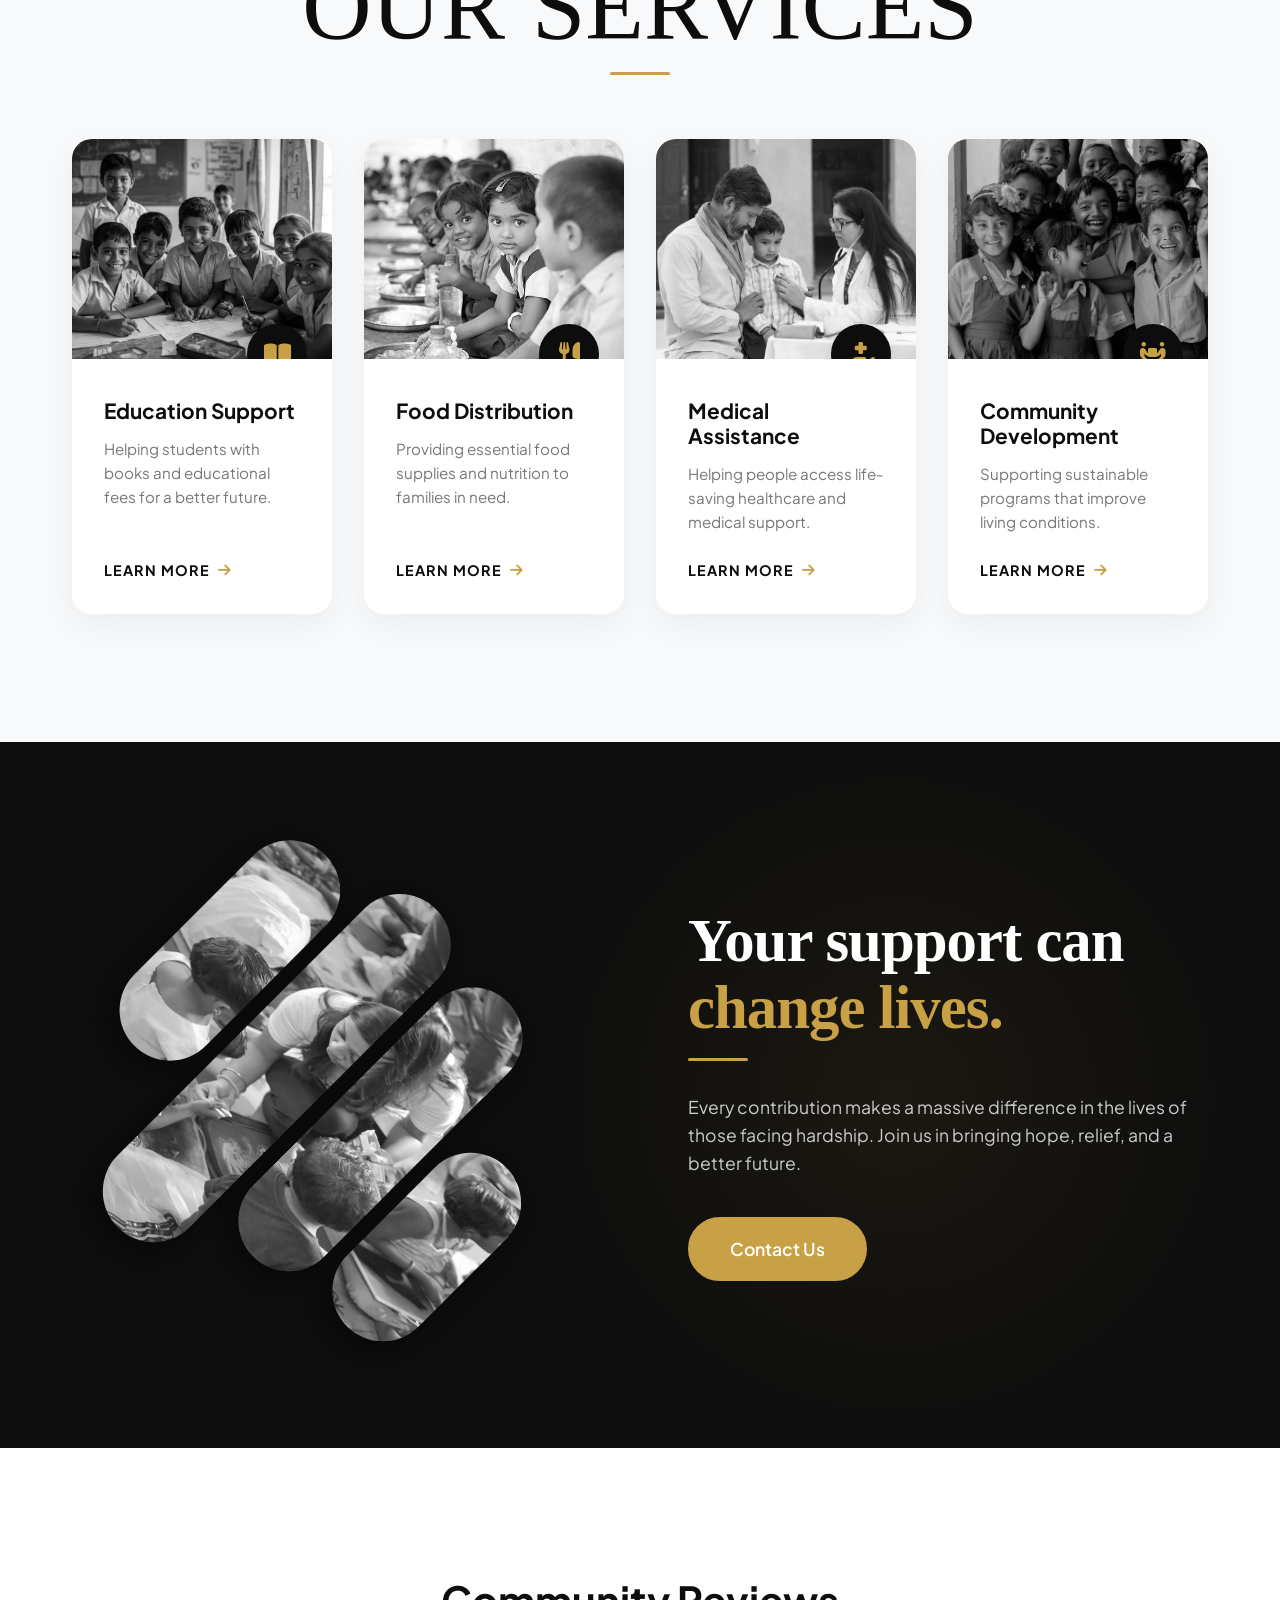
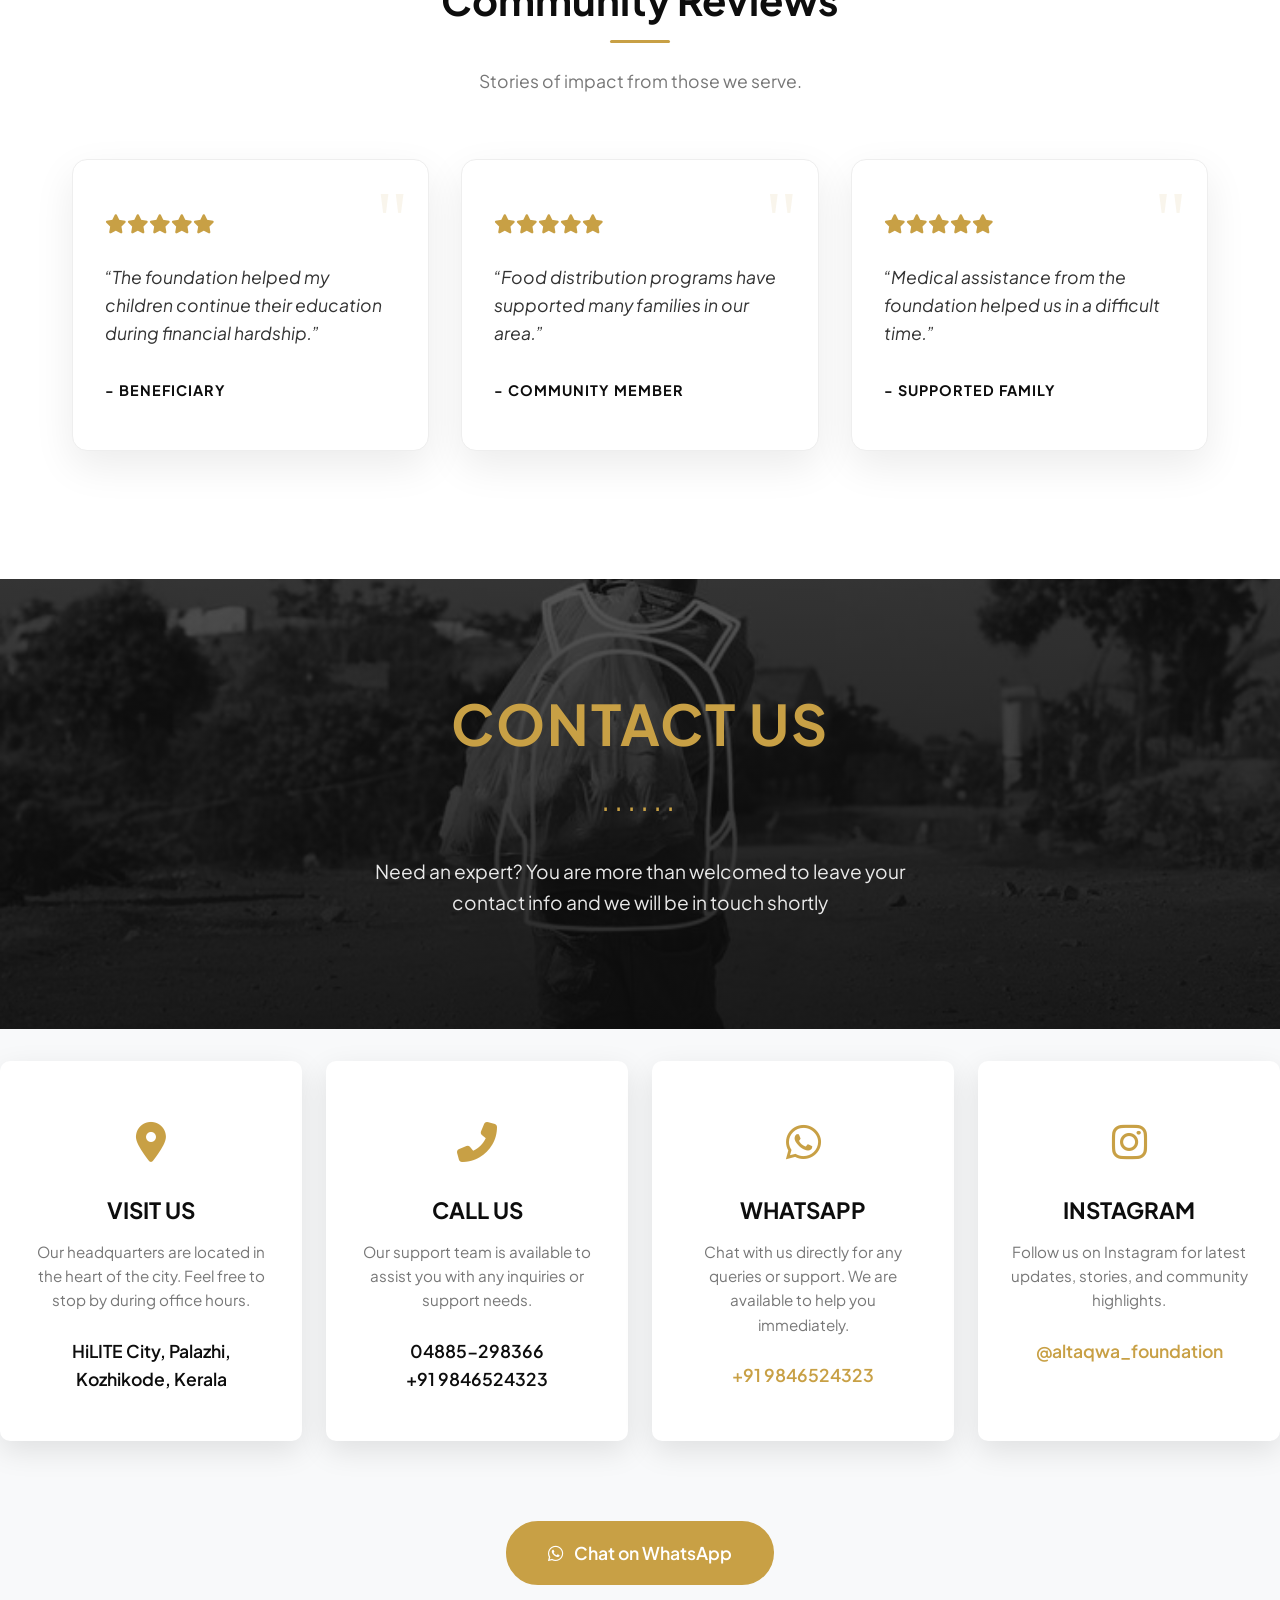
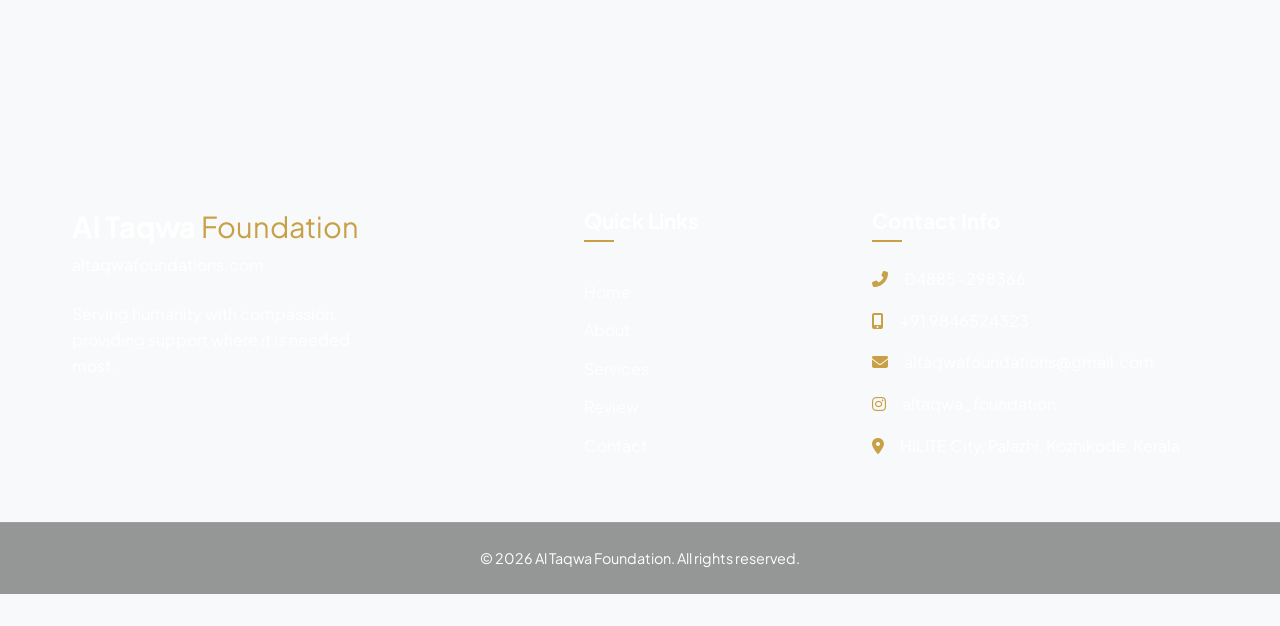
==== commit c130d14a: "first commit" ====
--- a/index.html
+++ b/index.html
@@ -30,7 +30,7 @@
                 <a href="#services">SERVICES</a>
                 <span class="sep"><i class="fas fa-angle-right"></i></span>
                 <a href="#review">REVIEW</a>
-                <a href="#contact" class="nav-pill-btn">CONTACT</a>
+                <a href="https://wa.me/919846524323?text=Hi%20Al%20Taqwa%20Foundation,%20I'd%20like%20to%20know%20more%20about%20your%20mission." target="_blank" class="nav-pill-btn"><i class="fab fa-whatsapp"></i> CONTACT</a>
             </div>
 
             <div class="menu-toggle" id="mobile-menu">
@@ -84,7 +84,42 @@
             </div>
         </div>
         
-        <div class="about-footer-pill fade-up">
+        <!-- Mission & Vision Extension -->
+        <div class="mv-container">
+            <div class="mv-row top-row">
+                <div class="mv-left-title fade-from-left">
+                    <h2 class="mv-heading">Our Mission<br>& Vision</h2>
+                    <div class="mv-underline">
+                        <div class="mv-underline-1"></div>
+                        <div class="mv-underline-2"></div>
+                    </div>
+                </div>
+                <div class="mv-center fade-up" style="transition-delay: 0.1s;">
+                    <div class="mv-circle-img" style="background-image: url('charity1.jpg');"></div>
+                </div>
+                <div class="mv-right-card fade-from-right" style="transition-delay: 0.2s;">
+                    <div class="mv-card-content">
+                        <h3>Mission</h3>
+                        <p>To serve humanity through charitable initiatives by supporting the needy, promoting education, encouraging social responsibility, and spreading kindness and unity in the community.</p>
+                    </div>
+                </div>
+            </div>
+            
+            <div class="mv-row bottom-row" style="margin-top: 2rem;">
+                <div class="mv-left-card fade-from-left" style="transition-delay: 0.2s;">
+                    <div class="mv-card-content">
+                        <h3>Vision</h3>
+                        <p>To create a compassionate and empowered community where everyone has access to basic needs, education, and opportunities for a better future.</p>
+                    </div>
+                </div>
+                <div class="mv-center fade-up" style="transition-delay: 0.1s;">
+                    <div class="mv-circle-img" style="background-image: url('community.jpg');"></div>
+                </div>
+                <div class="mv-right-empty"></div>
+            </div>
+        </div>
+
+        <div class="about-footer-pill fade-up" style="margin-top: 5rem;">
             <a href="https://altaqwafoundations.com" target="_blank">WWW.ALTAQWAFOUNDATIONS.COM</a>
         </div>
     </section>
@@ -247,10 +282,10 @@
             <div class="contact-cards-grid">
                 <!-- Visit Us -->
                 <div class="contact-card fade-up">
-                    <div class="card-icon"><i class="fas fa-home"></i></div>
+                    <div class="card-icon"><i class="fas fa-map-marker-alt"></i></div>
                     <h3>VISIT US</h3>
                     <p class="card-desc">Our headquarters are located in the heart of the city. Feel free to stop by during office hours.</p>
-                    <p class="card-detail">HiLITE City, Palazhi, Kozhikode, Kerala</p>
+                    <p class="card-detail"><a href="https://www.google.com/maps/search/?api=1&query=HiLITE+City,+Palazhi,+Kozhikode,+Kerala" target="_blank" style="color: inherit;">HiLITE City, Palazhi, Kozhikode, Kerala</a></p>
                 </div>
 
                 <!-- Call Us -->
@@ -258,15 +293,18 @@
                     <div class="card-icon"><i class="fas fa-phone-alt"></i></div>
                     <h3>CALL US</h3>
                     <p class="card-desc">Our support team is available to assist you with any inquiries or support needs.</p>
-                    <p class="card-detail">Tel: 04885-298366<br>Ph: +91 9846524323, +91 9847939770</p>
-                </div>
-
-                <!-- Contact Us -->
+                    <p class="card-detail">
+                        <a href="tel:04885298366" style="color: inherit;">04885-298366</a><br>
+                        <a href="tel:+919846524323" style="color: inherit;">+91 9846524323</a>
+                    </p>
+                </div>
+
+                <!-- WhatsApp Us -->
                 <div class="contact-card fade-up" style="transition-delay: 0.2s;">
-                    <div class="card-icon"><i class="fas fa-envelope"></i></div>
-                    <h3>CONTACT US</h3>
-                    <p class="card-desc">Prefer writing? Send us an email and our team will get back to you within 24 hours.</p>
-                    <p class="card-detail">altaqwafoundations@gmail.com</p>
+                    <div class="card-icon"><i class="fab fa-whatsapp"></i></div>
+                    <h3>WHATSAPP</h3>
+                    <p class="card-desc">Chat with us directly for any queries or support. We are available to help you immediately.</p>
+                    <p class="card-detail"><a href="https://wa.me/919846524323?text=Hi%20Al%20Taqwa%20Foundation,%20I'd%20like%20to%20know%20more%20about%20your%20mission." target="_blank" style="color: var(--accent);">+91 9846524323</a></p>
                 </div>
 
                 <!-- Instagram -->
@@ -279,7 +317,7 @@
             </div>
 
             <div style="text-align: center; margin-top: 5rem;" class="fade-up">
-                <a href="mailto:altaqwafoundations@gmail.com" class="btn btn-primary btn-large">Contact Us</a>
+                <a href="https://wa.me/919846524323?text=Hi%20Al%20Taqwa%20Foundation,%20I'd%20like%20to%20know%20more%20about%20your%20mission." target="_blank" class="btn btn-primary btn-large"><i class="fab fa-whatsapp"></i> Chat on WhatsApp</a>
             </div>
         </div>
     </section>
@@ -302,17 +340,24 @@
             </div>
             <div class="footer-col">
                 <h4>Contact Info</h4>
-                <p><i class="fas fa-phone-alt"></i> 04885-298366</p>
-                <p><i class="fas fa-mobile-alt"></i> +91 9846524323, +91 9847939770</p>
-                <p><i class="fas fa-envelope"></i> altaqwafoundations@gmail.com</p>
-                <p><i class="fab fa-instagram"></i> <a href="https://www.instagram.com/altaqwa_foundation?igsh=MXRibDR2aDVmb3lzdA%3D%3D&utm_source=qr" target="_blank">altaqwa_foundation</a></p>
-                <p><i class="fas fa-map-marker-alt"></i> HiLITE City, Palazhi, Kozhikode, Kerala</p>
+                <p><i class="fas fa-phone-alt"></i> <a href="tel:04885298366" style="color: inherit;">04885-298366</a></p>
+                <p><i class="fas fa-mobile-alt"></i> <a href="tel:+919846524323" style="color: inherit;">+91 9846524323</a></p>
+                <p><i class="fas fa-envelope"></i> <a href="mailto:altaqwafoundations@gmail.com" style="color: inherit;">altaqwafoundations@gmail.com</a></p>
+                <p><i class="fab fa-instagram"></i> <a href="https://www.instagram.com/altaqwa_foundation?igsh=MXRibDR2aDVmb3lzdA%3D%3D&utm_source=qr" target="_blank" style="color: inherit;">altaqwa_foundation</a></p>
+                <p><i class="fas fa-map-marker-alt"></i> <a href="https://www.google.com/maps/search/?api=1&query=HiLITE+City,+Palazhi,+Kozhikode,+Kerala" target="_blank" style="color: inherit;">HiLITE City, Palazhi, Kozhikode, Kerala</a></p>
             </div>
         </div>
         <div class="footer-bottom">
             <p>&copy; 2026 Al Taqwa Foundation. All rights reserved.</p>
         </div>
     </footer>
+
+    <!-- Floating Contact Icon -->
+    <a href="https://wa.me/919846524323?text=Hi%20Al%20Taqwa%20Foundation,%20I'd%20like%20to%20know%20more%20about%20your%20mission." class="floating-contact" target="_blank" aria-label="Contact Us on WhatsApp">
+        <div class="floating-btn">
+            <i class="fab fa-whatsapp"></i>
+        </div>
+    </a>
 
     <!-- Custom JS -->
     <script src="script.js"></script>
--- a/style.css
+++ b/style.css
@@ -136,16 +136,38 @@
     font-size: 1.1rem;
 }
 
-/* Fade Up Animation Classes */
+/* Fade Animations */
 .fade-up {
     opacity: 0;
     transform: translateY(40px);
-    transition: opacity 0.8s ease, transform 0.8s ease;
+    transition: opacity 1.2s ease, transform 1.2s ease;
 }
 
 .fade-up.visible {
     opacity: 1;
     transform: translateY(0);
+}
+
+.fade-from-left {
+    opacity: 0;
+    transform: translateX(-60px);
+    transition: opacity 1.5s ease, transform 1.5s ease;
+}
+
+.fade-from-left.visible {
+    opacity: 1;
+    transform: translateX(0);
+}
+
+.fade-from-right {
+    opacity: 0;
+    transform: translateX(60px);
+    transition: opacity 1.5s ease, transform 1.5s ease;
+}
+
+.fade-from-right.visible {
+    opacity: 1;
+    transform: translateX(0);
 }
 
 /* Navbar */
@@ -594,6 +616,146 @@
     background-color: var(--primary);
     color: var(--secondary);
     border-color: var(--primary);
+}
+
+/* Mission and Vision Extension */
+.mv-container {
+    max-width: 1000px;
+    margin: 4rem auto 0 auto;
+    padding: 0 2rem;
+    display: flex;
+    flex-direction: column;
+    gap: 0;
+}
+
+.mv-row {
+    display: grid;
+    grid-template-columns: 1fr 220px 1fr;
+    align-items: center;
+}
+
+/* Common circle styling */
+.mv-center {
+    display: flex;
+    justify-content: center;
+    position: relative;
+    z-index: 2;
+}
+
+.mv-circle-img {
+    width: 220px;
+    height: 220px;
+    border-radius: 50%;
+    background-size: cover;
+    background-position: center;
+    box-shadow: 0 10px 30px rgba(0,0,0,0.1);
+    border: 5px solid var(--secondary);
+    filter: grayscale(100%);
+}
+
+/* Top Row */
+.mv-left-title {
+    justify-self: center;
+    text-align: left;
+    padding-right: 2rem;
+    width: 100%;
+    max-width: 250px;
+}
+
+.mv-heading {
+    font-size: 2.5rem;
+    font-weight: 700;
+    line-height: 1.2;
+    color: var(--primary);
+}
+
+.mv-underline {
+    margin-top: 1rem;
+    display: flex;
+    flex-direction: column;
+    gap: 4px;
+}
+
+.mv-underline-1 {
+    height: 4px;
+    width: 100px;
+    background-color: var(--primary);
+}
+
+.mv-underline-2 {
+    height: 2px;
+    width: 100px;
+    background-color: var(--accent);
+}
+
+.mv-right-card {
+    background-color: #f8f9fa;
+    padding: 3rem 2rem 3rem 7rem;
+    margin-left: -110px;
+    z-index: 1;
+    border-radius: 0 10px 10px 0;
+    box-shadow: 0 5px 15px rgba(0,0,0,0.03);
+}
+
+/* Bottom Row */
+.mv-left-card {
+    background-color: #f8f9fa;
+    padding: 3rem 7rem 3rem 2rem;
+    margin-right: -110px;
+    z-index: 1;
+    text-align: right;
+    border-radius: 10px 0 0 10px;
+    box-shadow: 0 5px 15px rgba(0,0,0,0.03);
+}
+
+/* Content styling */
+.mv-card-content h3 {
+    font-size: 1.8rem;
+    font-weight: 700;
+    margin-bottom: 0.5rem;
+    color: var(--primary);
+}
+
+.mv-card-content p {
+    color: var(--text-light);
+    line-height: 1.6;
+    margin: 0;
+    font-size: 0.95rem;
+}
+
+@media (max-width: 900px) {
+    .mv-row {
+        grid-template-columns: 1fr;
+        gap: 0;
+        text-align: center;
+    }
+    .mv-left-title {
+        max-width: none;
+        padding-right: 0;
+        text-align: center;
+        margin-bottom: 2rem;
+    }
+    .mv-underline {
+        align-items: center;
+    }
+    .mv-right-card, .mv-left-card {
+        margin: -60px 0 0 0;
+        padding: 5rem 1.5rem 2.5rem 1.5rem;
+        border-radius: 10px;
+        text-align: center;
+    }
+    .mv-row.bottom-row {
+        margin-top: 3rem !important;
+    }
+    .mv-row.bottom-row .mv-left-card {
+        order: 3;
+    }
+    .mv-row.bottom-row .mv-center {
+        order: 2;
+    }
+    .mv-right-empty {
+        display: none;
+    }
 }
 
 /* Services Section */
@@ -1392,4 +1554,71 @@
     }
 }
 
-
+/* Floating Contact Icon */
+.floating-contact {
+    position: fixed;
+    bottom: 30px;
+    right: 30px;
+    z-index: 2000; /* Above everything */
+    text-decoration: none;
+}
+
+.floating-btn {
+    width: 65px;
+    height: 65px;
+    background-color: #25D366; /* WhatsApp Green */
+    color: white;
+    border-radius: 50%;
+    display: flex;
+    align-items: center;
+    justify-content: center;
+    font-size: 2.2rem;
+    box-shadow: 0 10px 25px rgba(0,0,0,0.3);
+    transition: all 0.4s cubic-bezier(0.175, 0.885, 0.32, 1.275);
+    position: relative;
+    cursor: pointer;
+}
+
+.floating-btn:hover {
+    transform: scale(1.1) rotate(10deg);
+    box-shadow: 0 15px 35px rgba(37, 211, 102, 0.5);
+}
+
+.floating-btn::after {
+    content: '';
+    position: absolute;
+    width: 100%;
+    height: 100%;
+    background-color: #25D366;
+    border-radius: 50%;
+    z-index: -1;
+    animation: pulsate 2s infinite;
+}
+
+@keyframes pulsate {
+    0% { transform: scale(1); opacity: 0.6; }
+    100% { transform: scale(1.8); opacity: 0; }
+}
+
+/* Navbar Icon Spacing */
+.nav-pill-btn i {
+    margin-right: 10px;
+}
+
+.btn i {
+    margin-right: 8px;
+}
+
+@media (max-width: 768px) {
+    .floating-contact {
+        bottom: 20px;
+        right: 20px;
+    }
+    .floating-btn {
+        width: 55px;
+        height: 55px;
+        font-size: 1.8rem;
+    }
+}
+
+
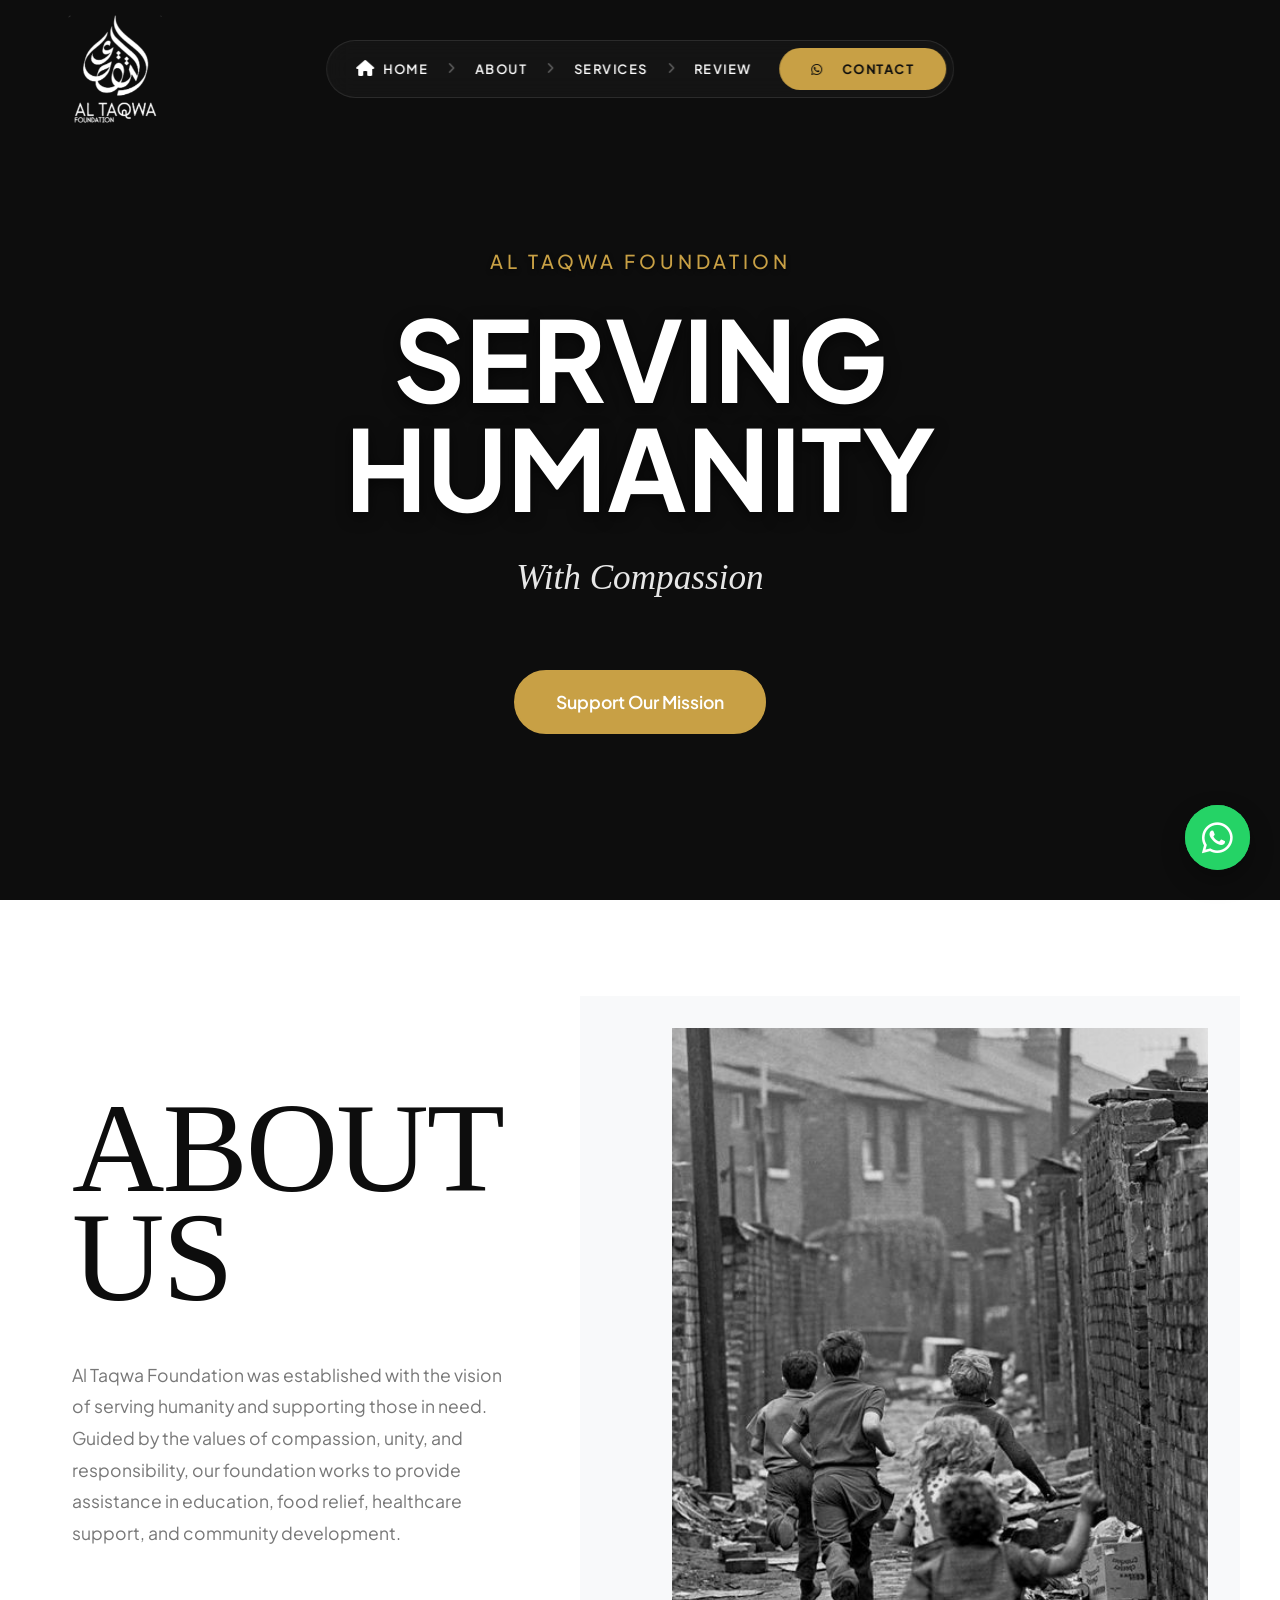
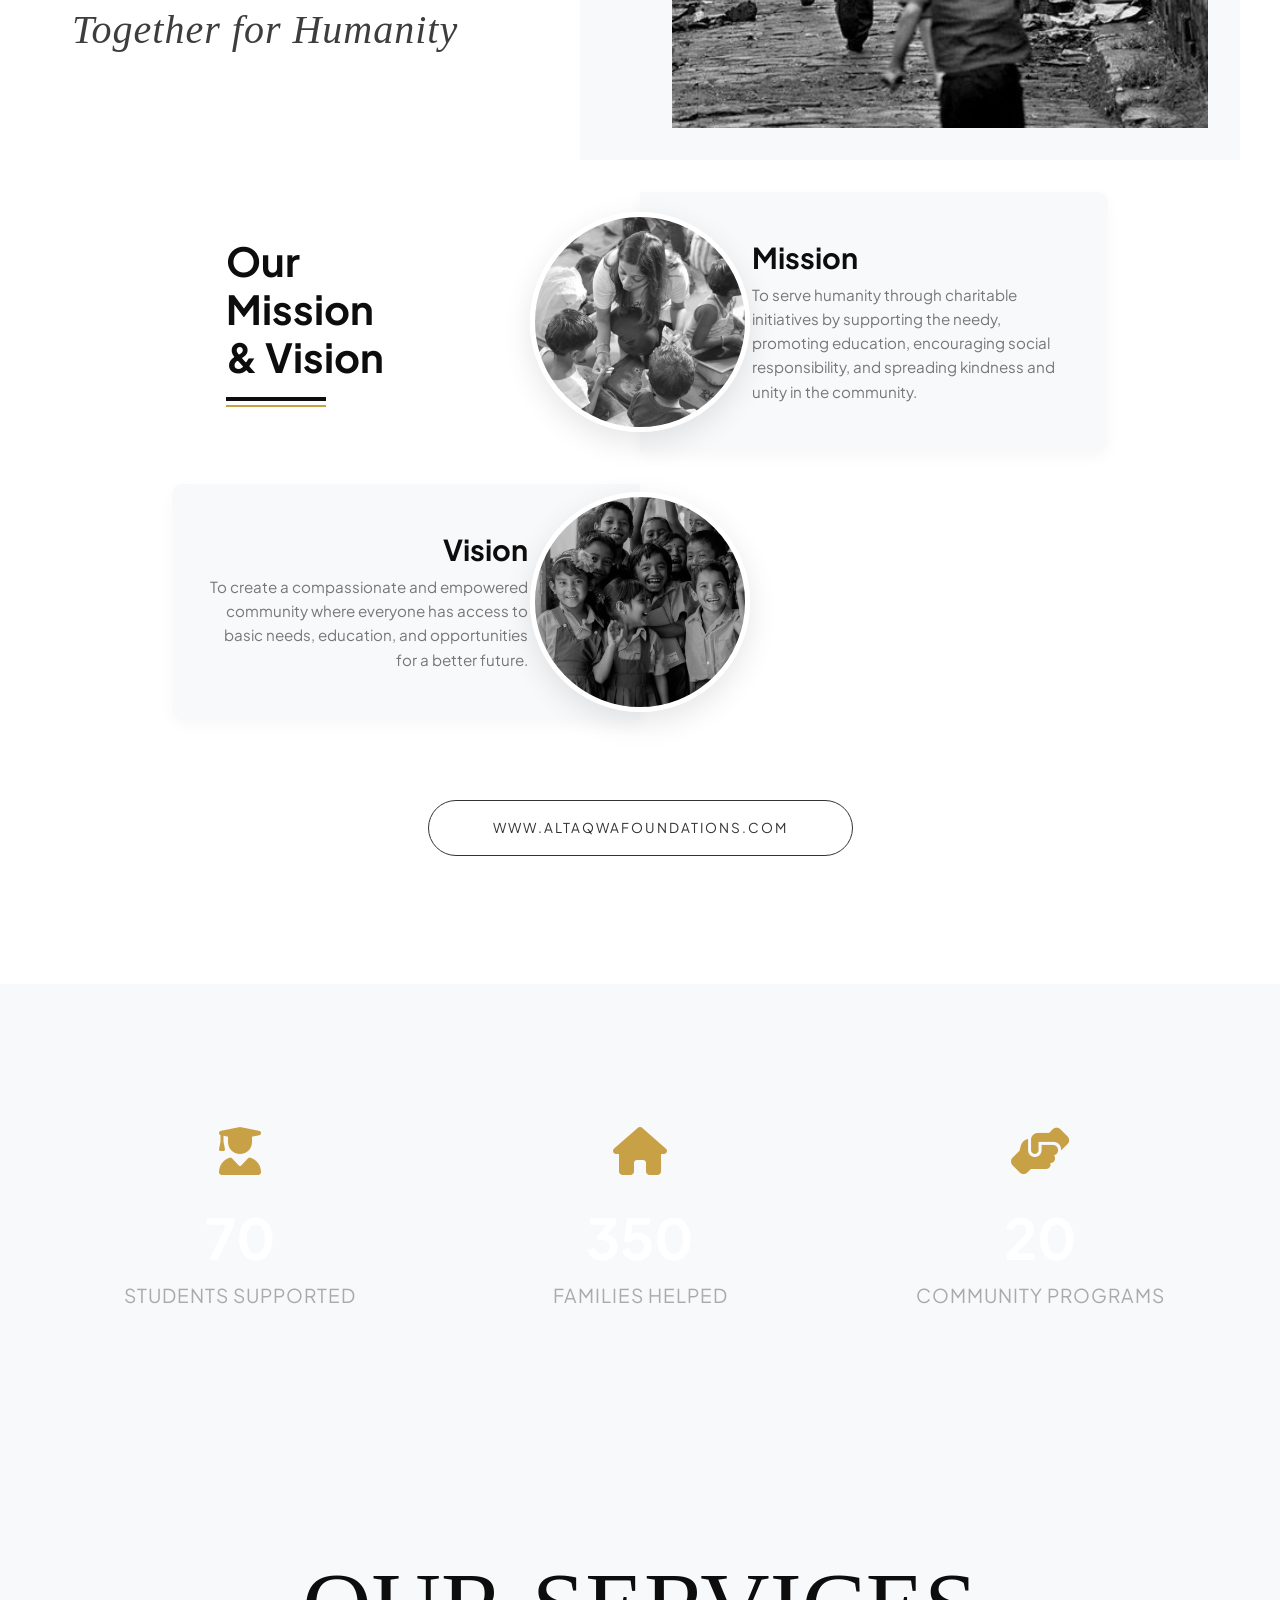
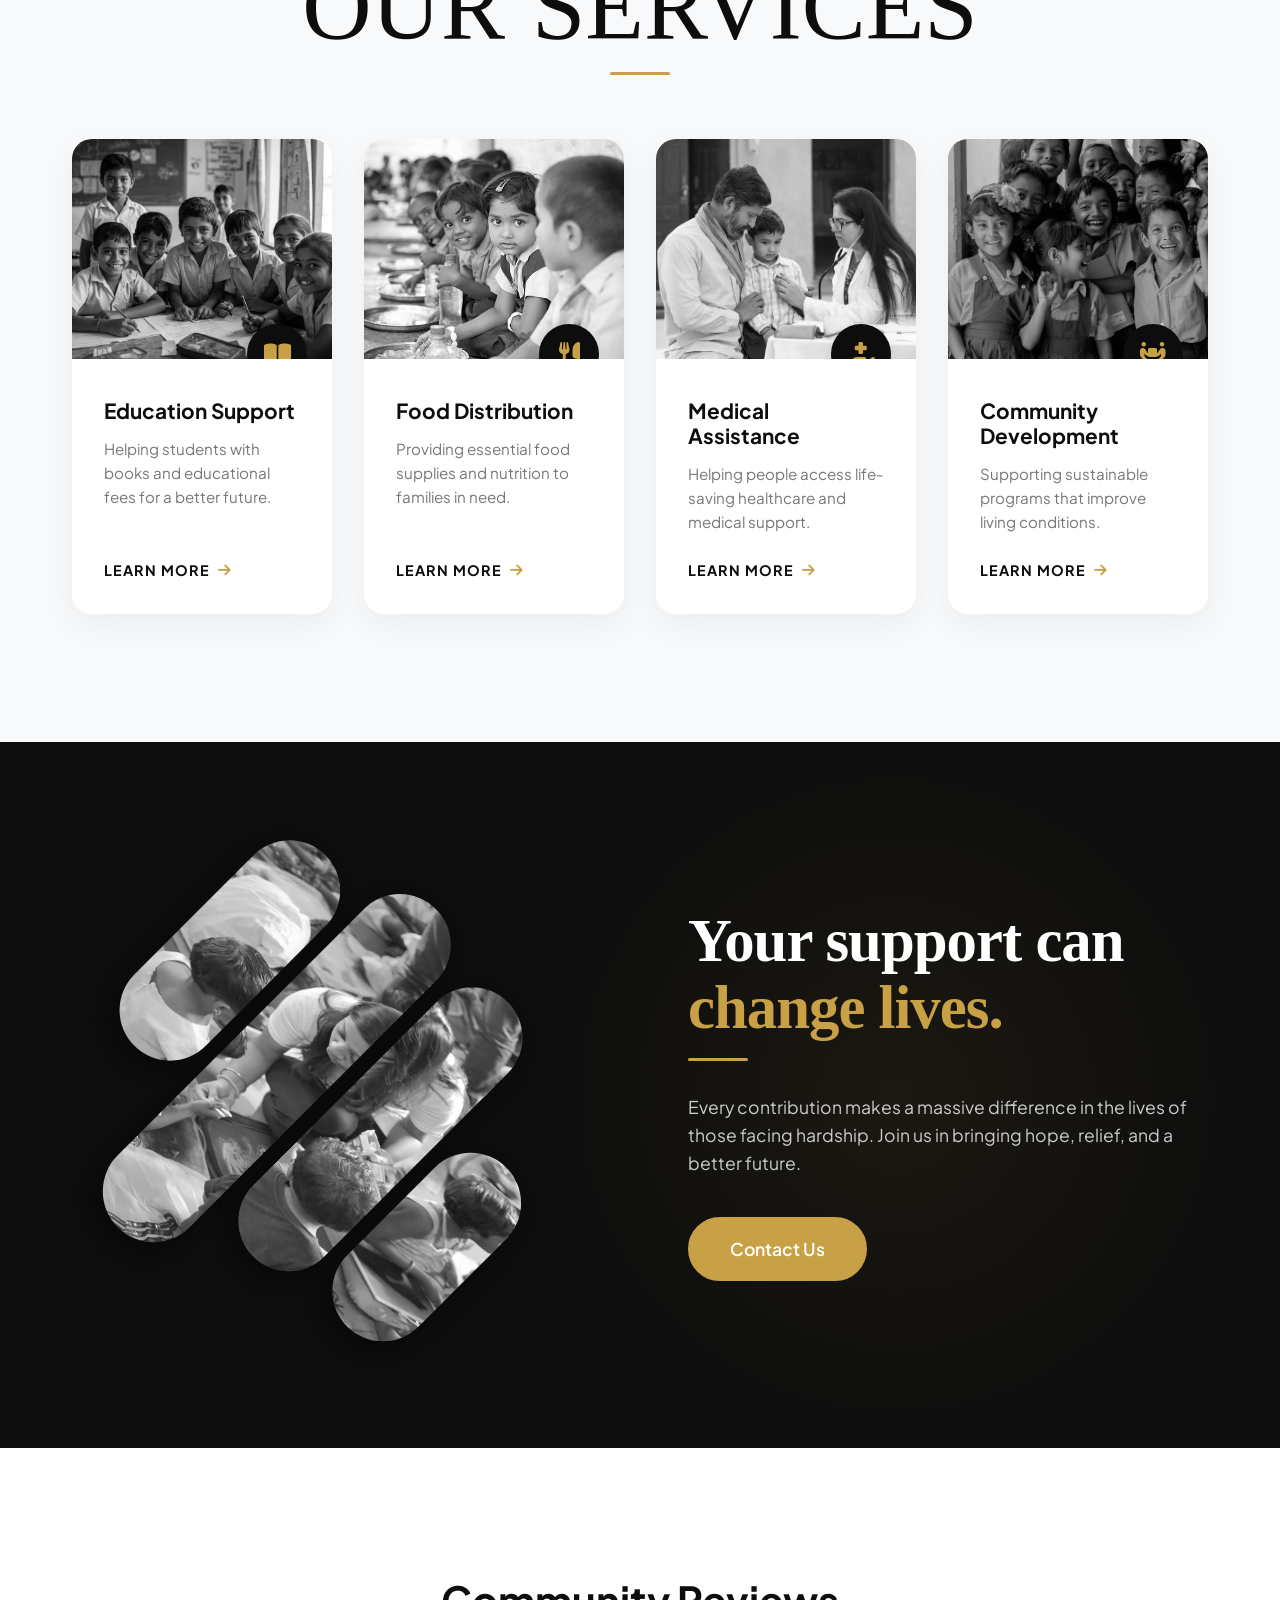
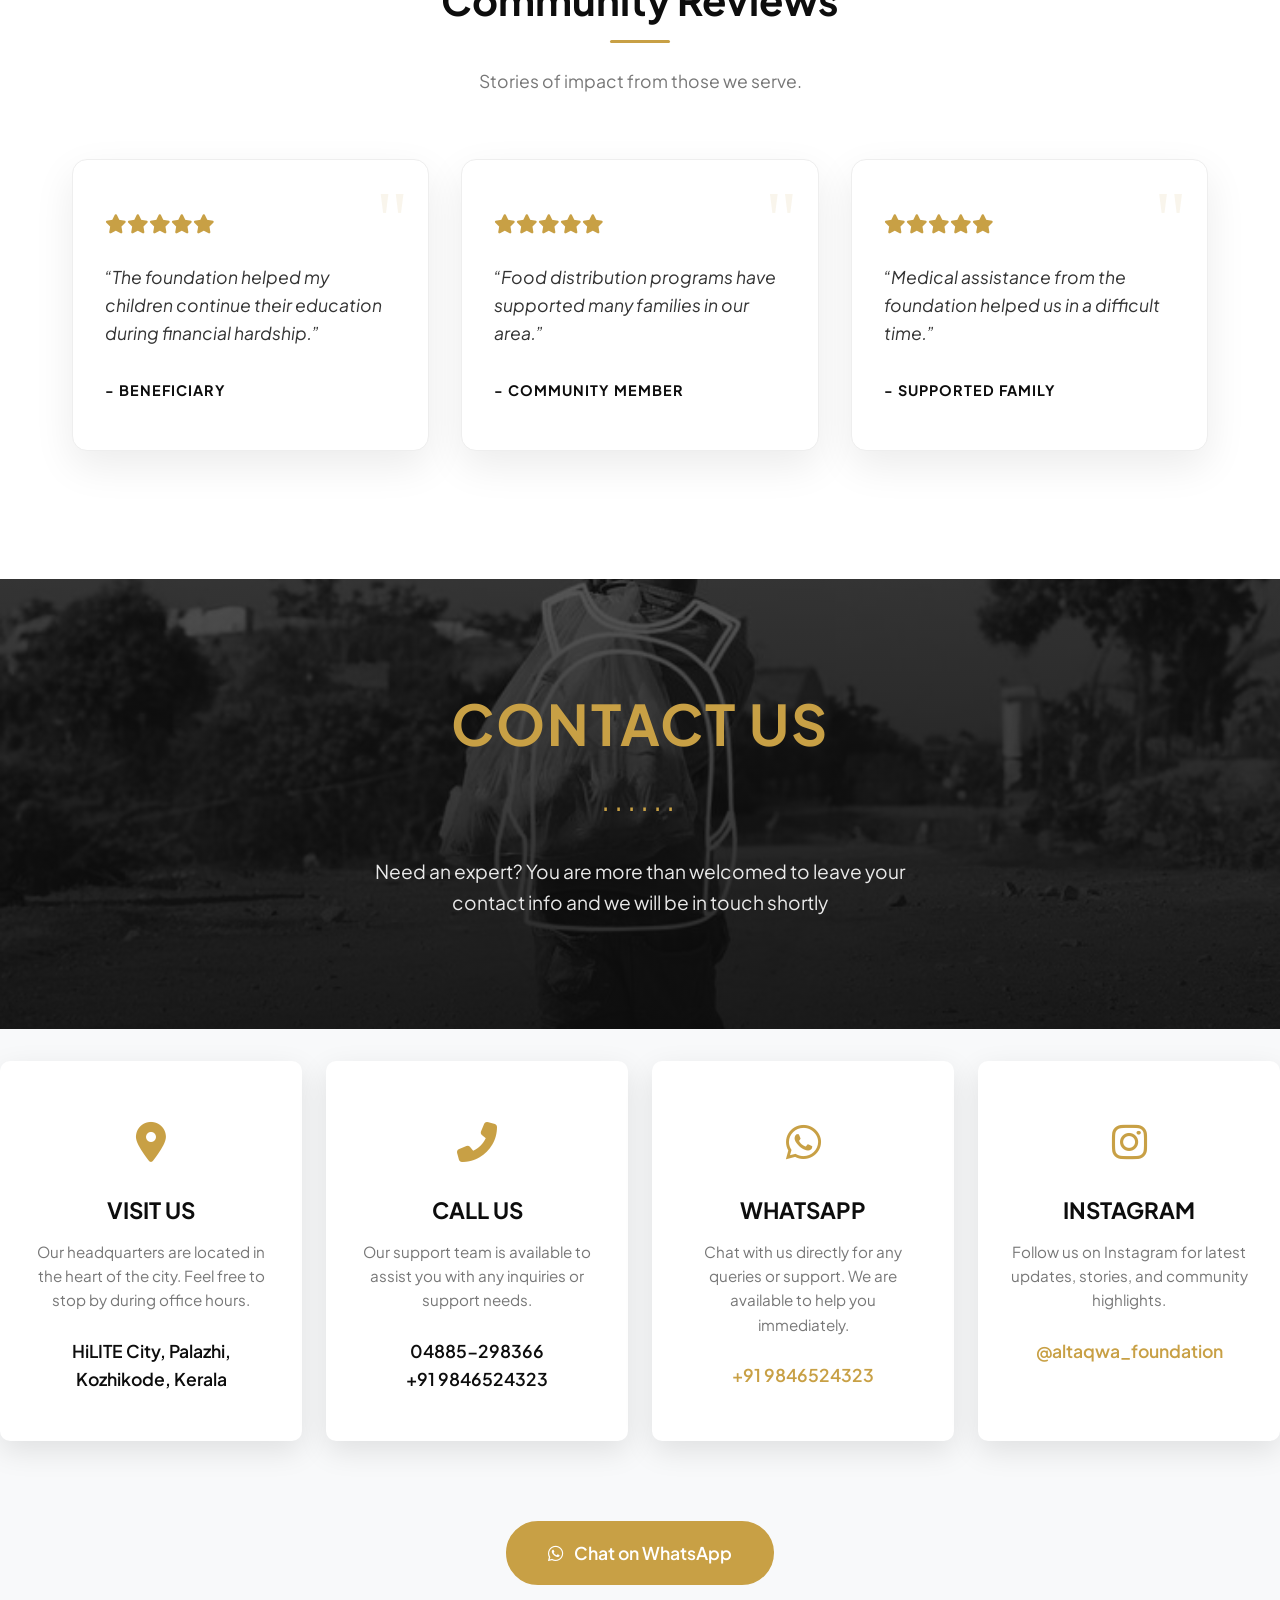
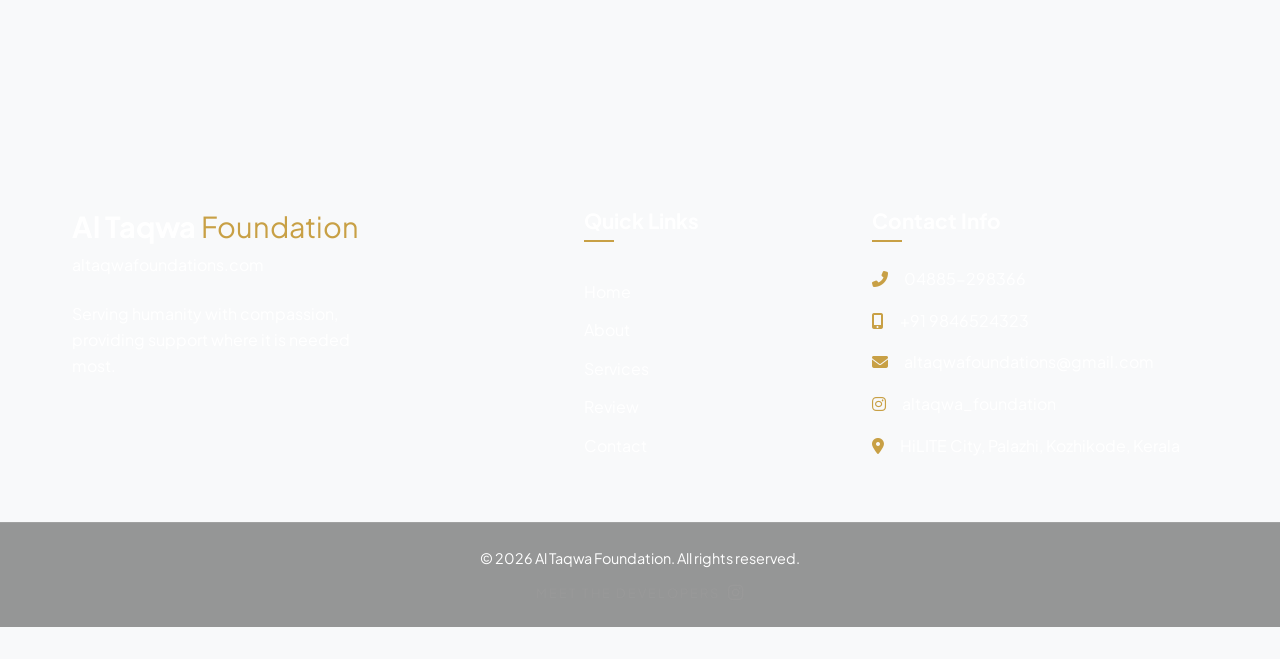
==== commit 7a0d0951: "first commit" ====
--- a/index.html
+++ b/index.html
@@ -349,6 +349,11 @@
         </div>
         <div class="footer-bottom">
             <p>&copy; 2026 Al Taqwa Foundation. All rights reserved.</p>
+            <div class="meet-developers">
+                <a href="https://www.instagram.com/intellex.web?igsh=MXc4Z2Uwd243OHpqdA%3D%3D&utm_source=qr" target="_blank">
+                    MEET THE DEVELOPERS <i class="fab fa-instagram"></i>
+                </a>
+            </div>
         </div>
     </footer>
 
--- a/style.css
+++ b/style.css
@@ -1329,6 +1329,30 @@
     font-size: 0.9rem;
     position: relative;
     border-top: 1px solid rgba(255, 255, 255, 0.1);
+}
+
+.meet-developers {
+    margin-top: 0.8rem;
+    font-size: 0.8rem;
+    letter-spacing: 2px;
+    text-transform: uppercase;
+}
+
+.meet-developers a {
+    color: #999999;
+    display: inline-flex;
+    align-items: center;
+    justify-content: center;
+    gap: 0.5rem;
+    transition: color 0.3s ease;
+}
+
+.meet-developers a:hover {
+    color: var(--secondary);
+}
+
+.meet-developers i {
+    font-size: 1.1rem;
 }
 
 /* --- Improved Global Responsiveness --- */
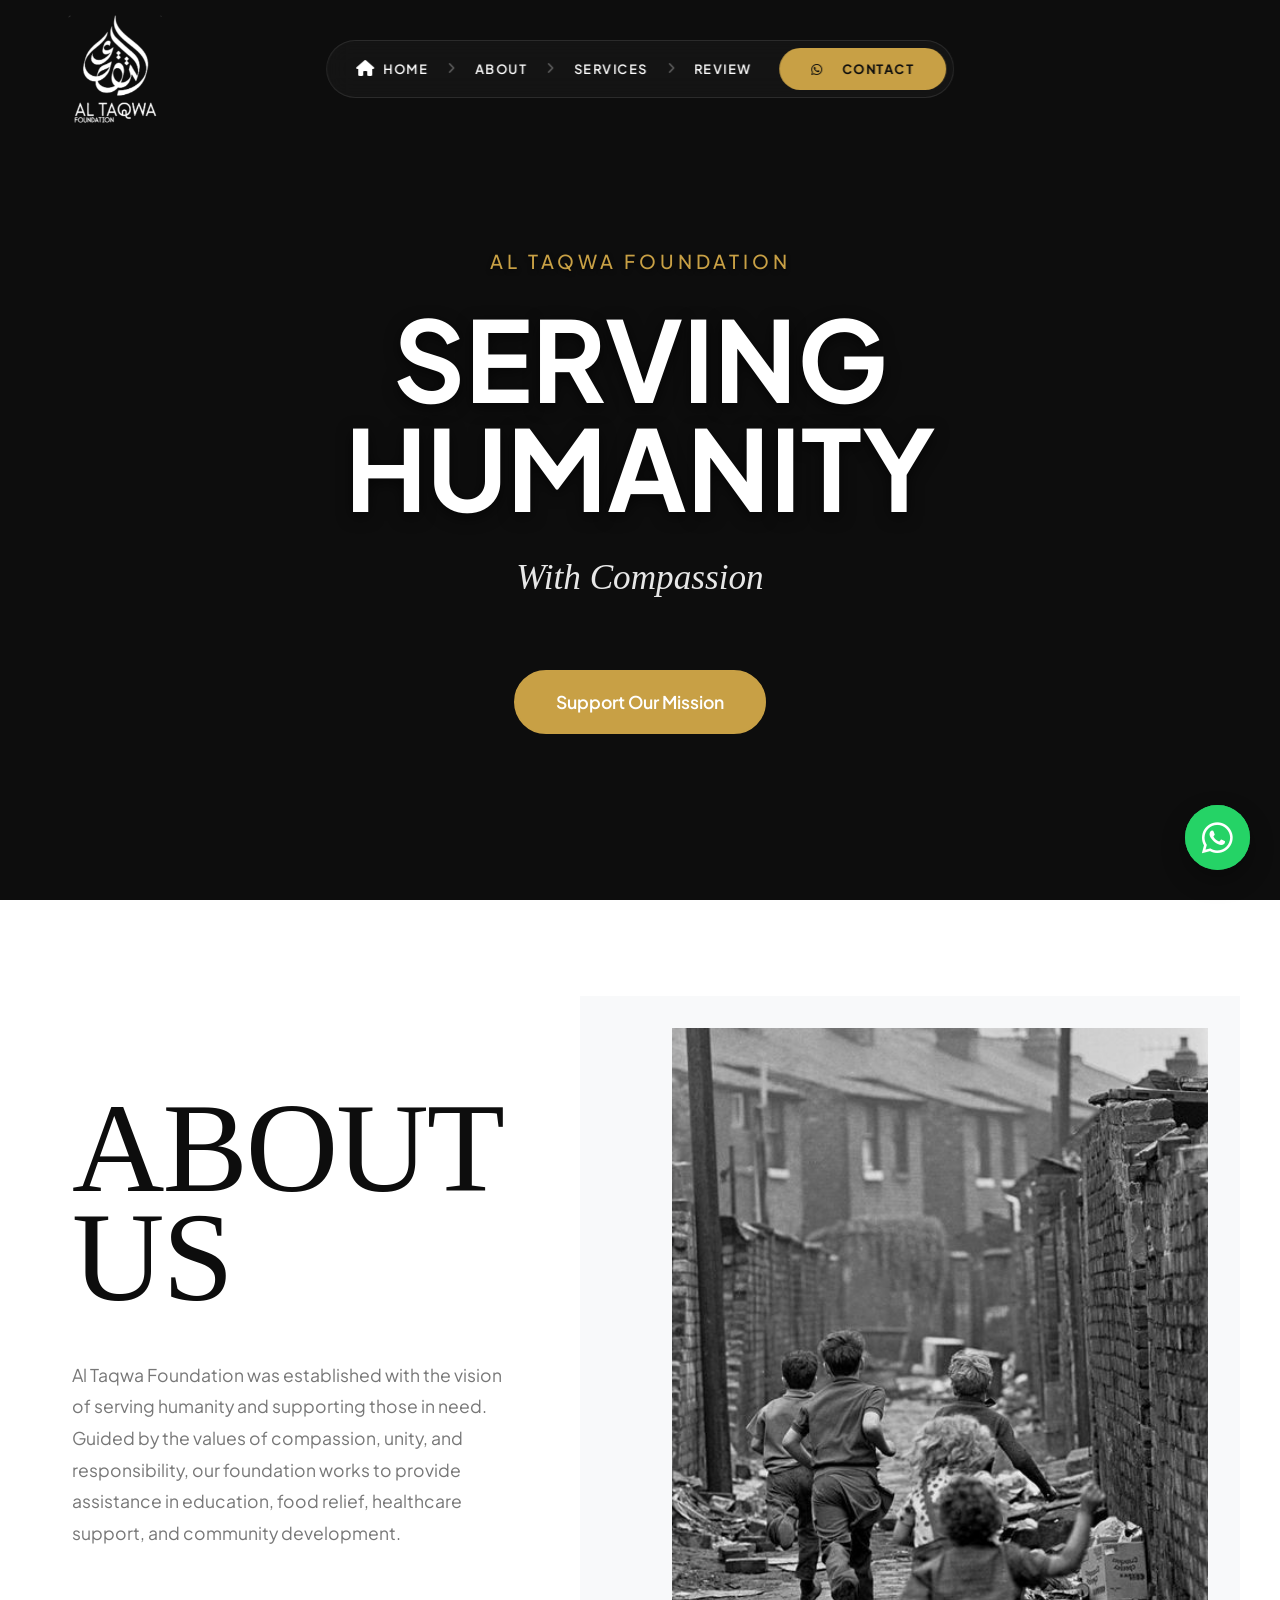
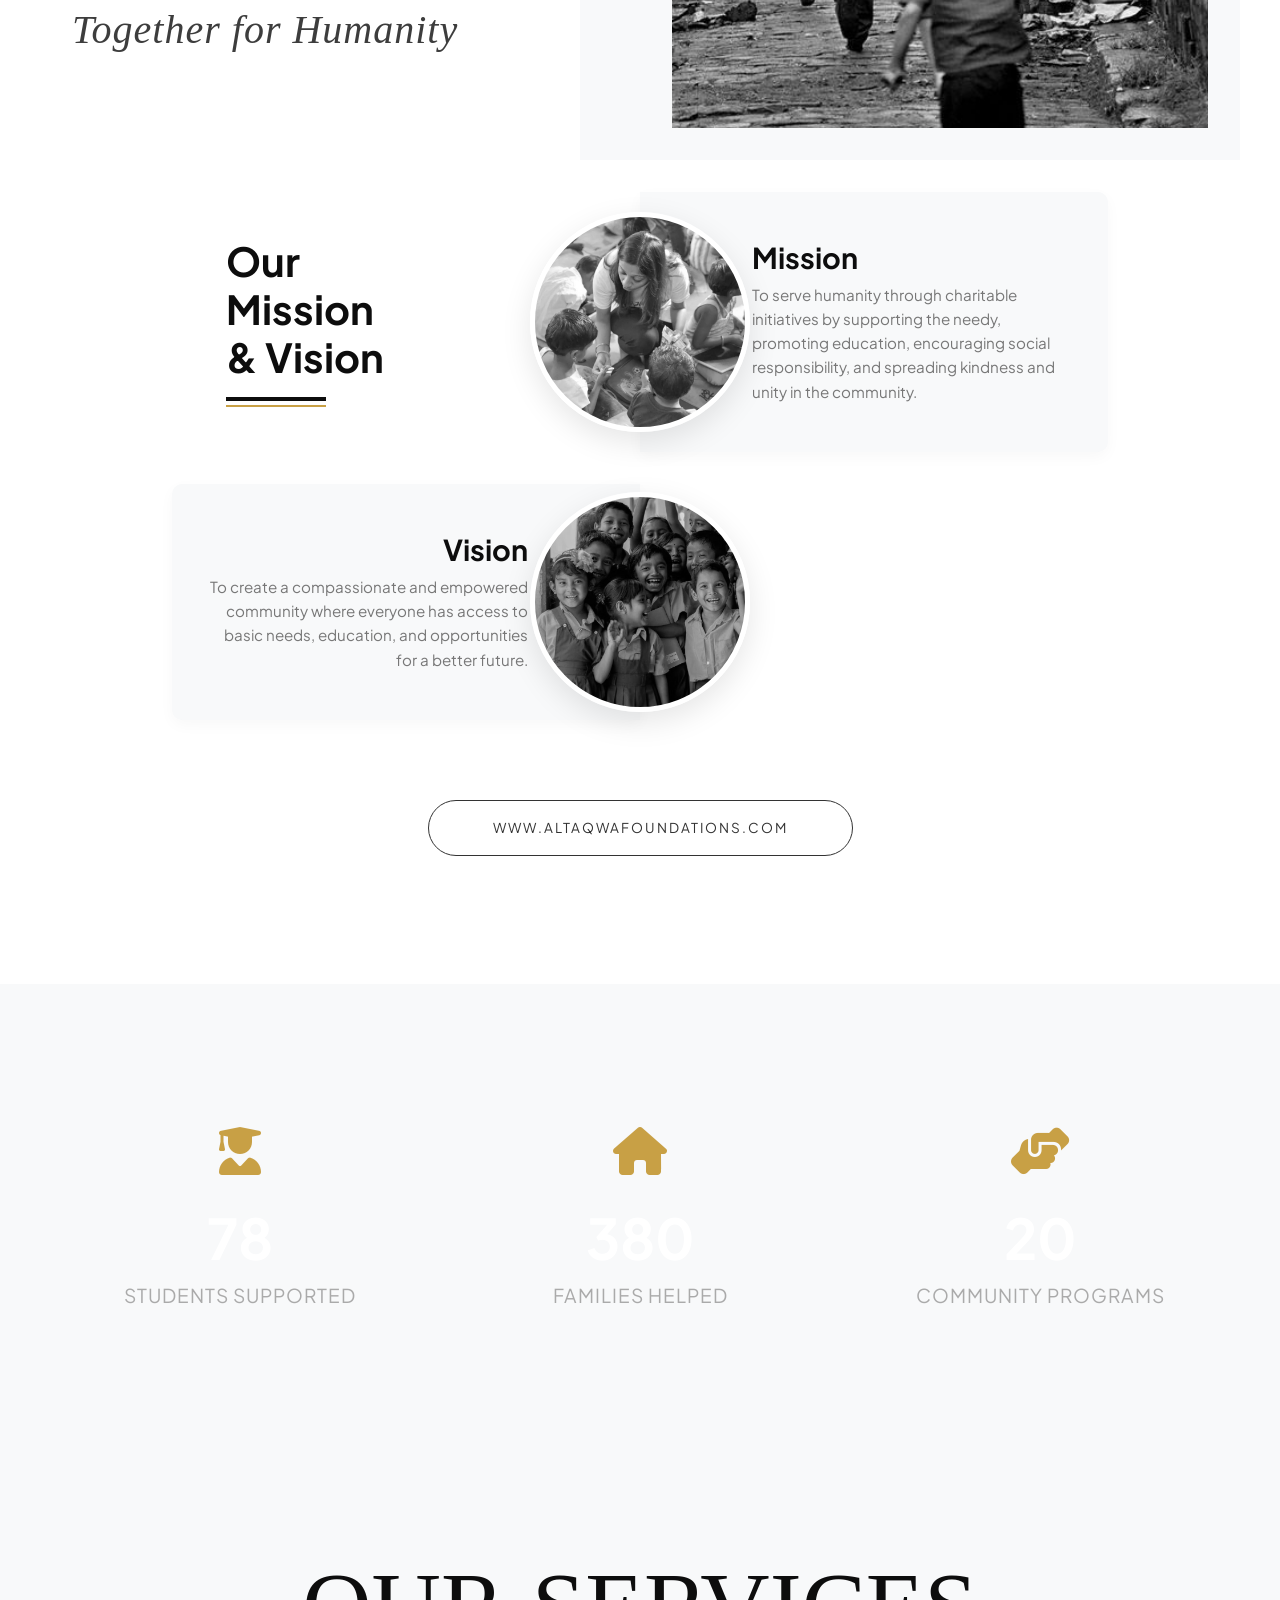
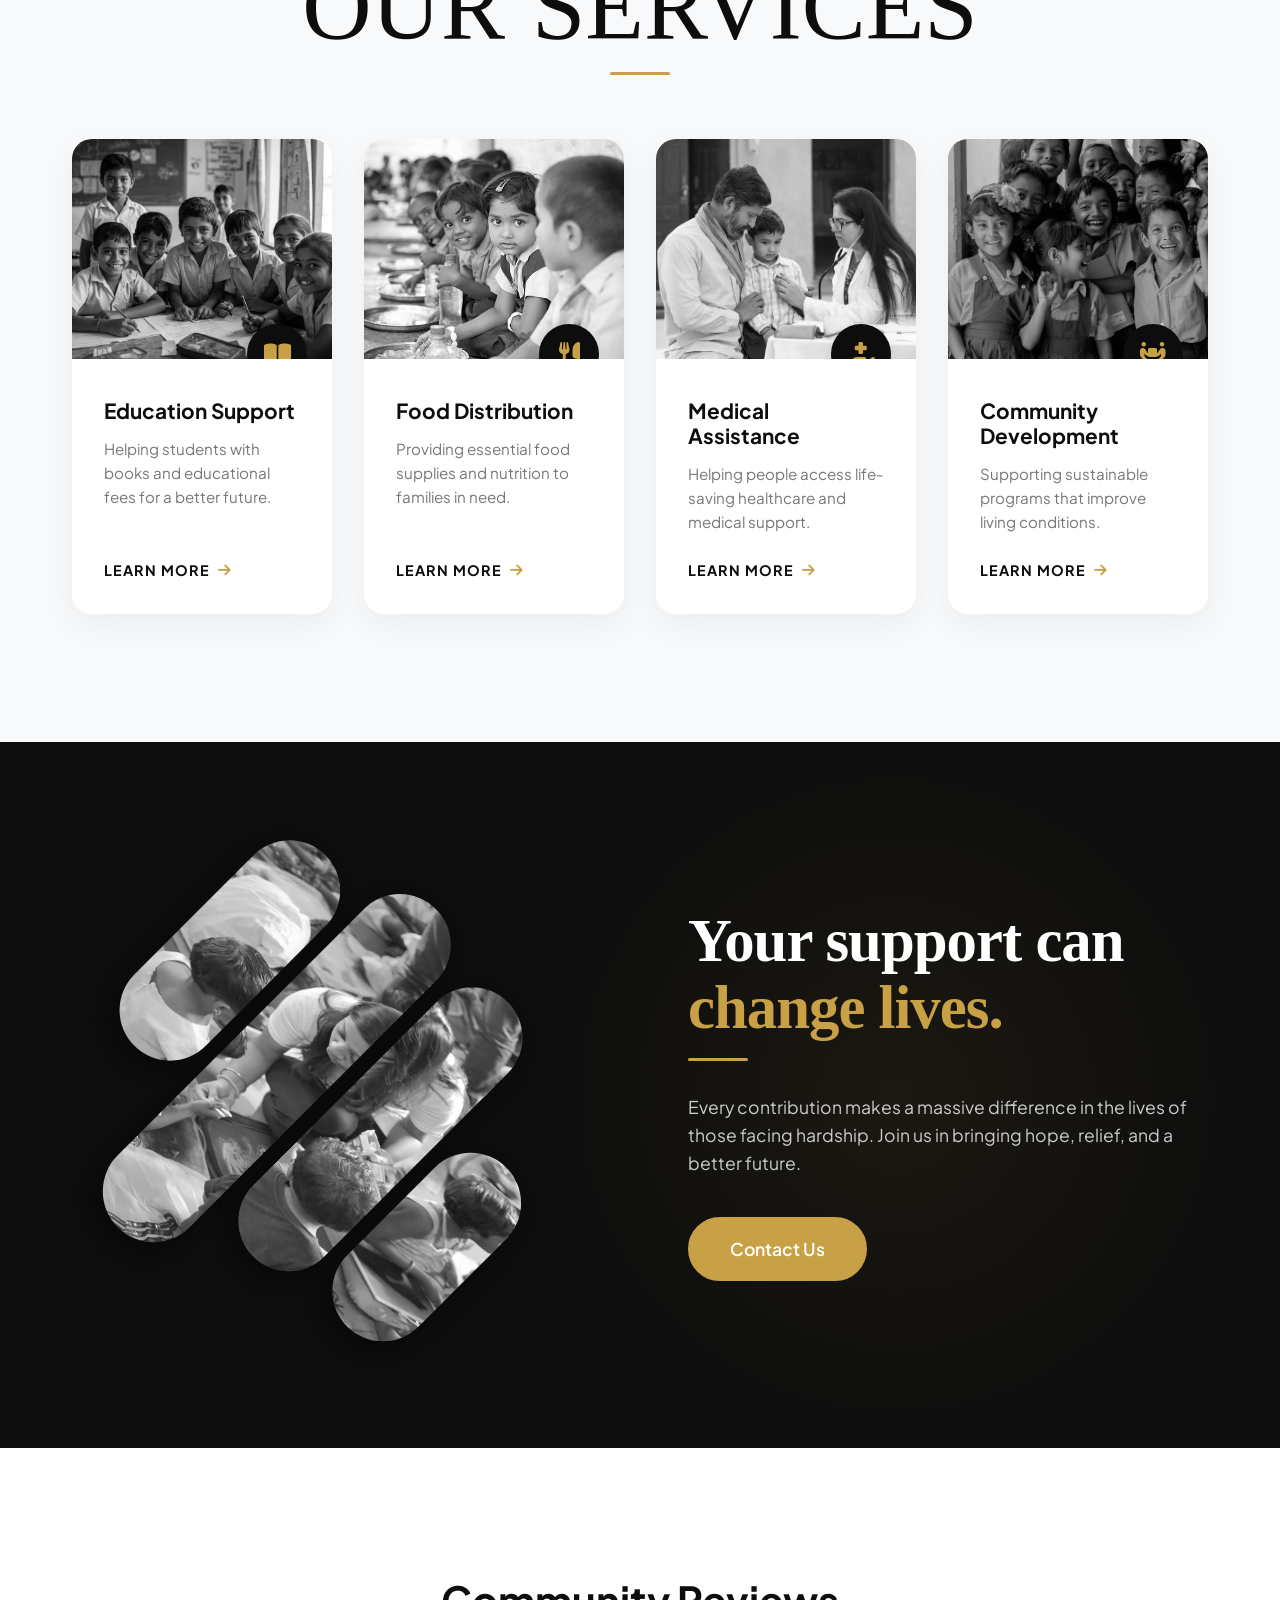
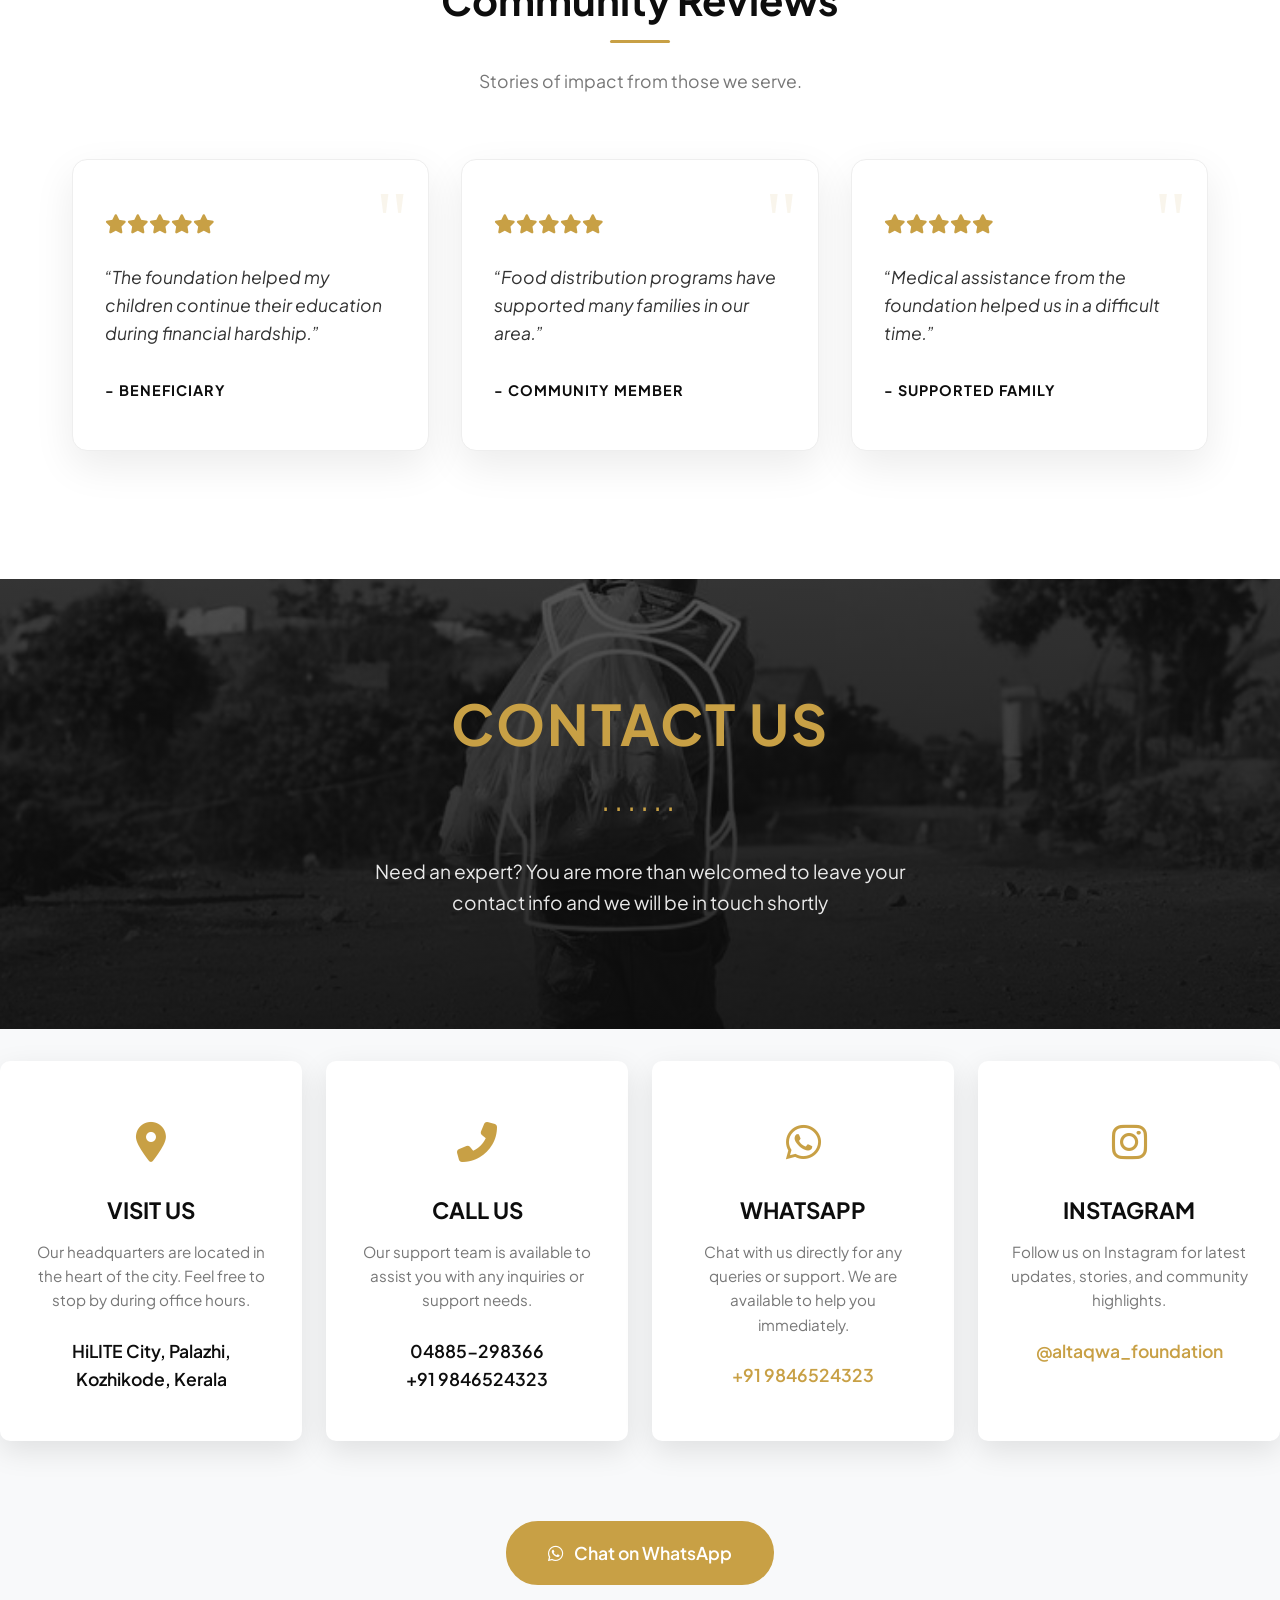
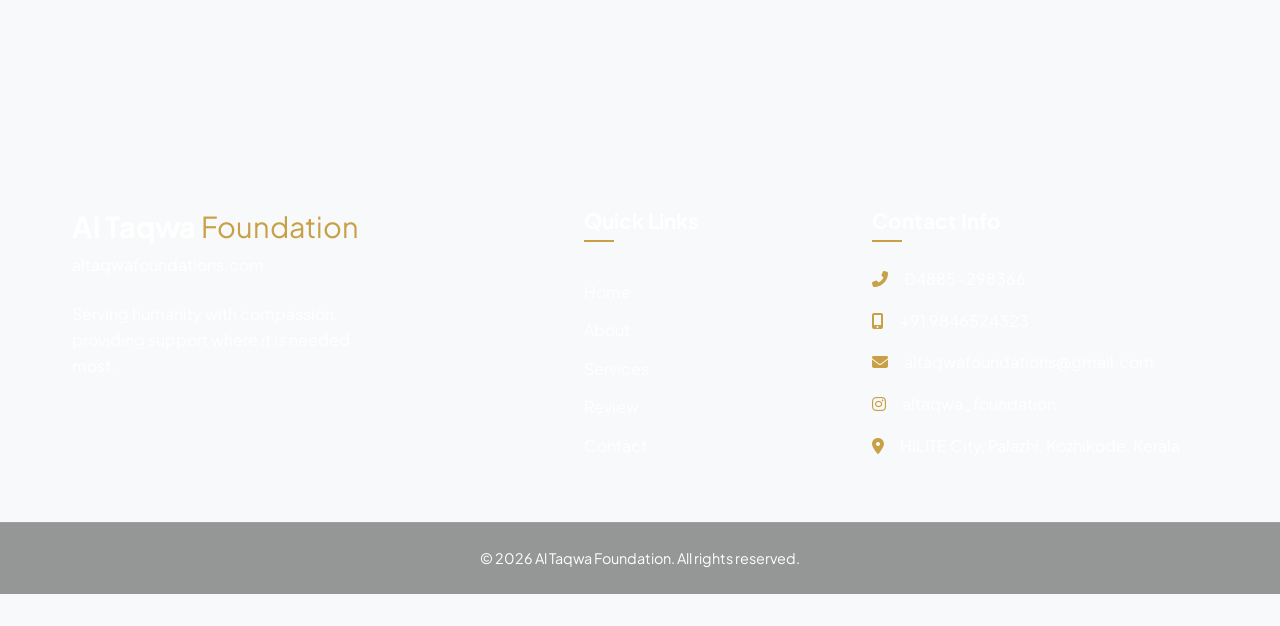
==== commit 4253f4cd: "first commit" ====
--- a/index.html
+++ b/index.html
@@ -349,11 +349,7 @@
         </div>
         <div class="footer-bottom">
             <p>&copy; 2026 Al Taqwa Foundation. All rights reserved.</p>
-            <div class="meet-developers">
-                <a href="https://www.instagram.com/intellex.web?igsh=MXc4Z2Uwd243OHpqdA%3D%3D&utm_source=qr" target="_blank">
-                    MEET THE DEVELOPERS <i class="fab fa-instagram"></i>
-                </a>
-            </div>
+
         </div>
     </footer>
 
--- a/style.css
+++ b/style.css
@@ -183,13 +183,15 @@
 }
 
 .navbar.scrolled {
-    background-color: var(--primary);
-    padding: 1rem 0;
-    box-shadow: 0 4px 10px rgba(0,0,0,0.3);
+    background-color: rgba(13, 13, 13, 0.75);
+    backdrop-filter: blur(12px);
+    -webkit-backdrop-filter: blur(12px);
+    padding: 0.5rem 0;
+    box-shadow: 0 4px 15px rgba(0,0,0,0.15);
 }
 
 .navbar.scrolled .logo img {
-    height: 90px;
+    height: 70px;
 }
 
 .nav-container {
@@ -1331,29 +1333,7 @@
     border-top: 1px solid rgba(255, 255, 255, 0.1);
 }
 
-.meet-developers {
-    margin-top: 0.8rem;
-    font-size: 0.8rem;
-    letter-spacing: 2px;
-    text-transform: uppercase;
-}
-
-.meet-developers a {
-    color: #999999;
-    display: inline-flex;
-    align-items: center;
-    justify-content: center;
-    gap: 0.5rem;
-    transition: color 0.3s ease;
-}
-
-.meet-developers a:hover {
-    color: var(--secondary);
-}
-
-.meet-developers i {
-    font-size: 1.1rem;
-}
+
 
 /* --- Improved Global Responsiveness --- */
 :root {
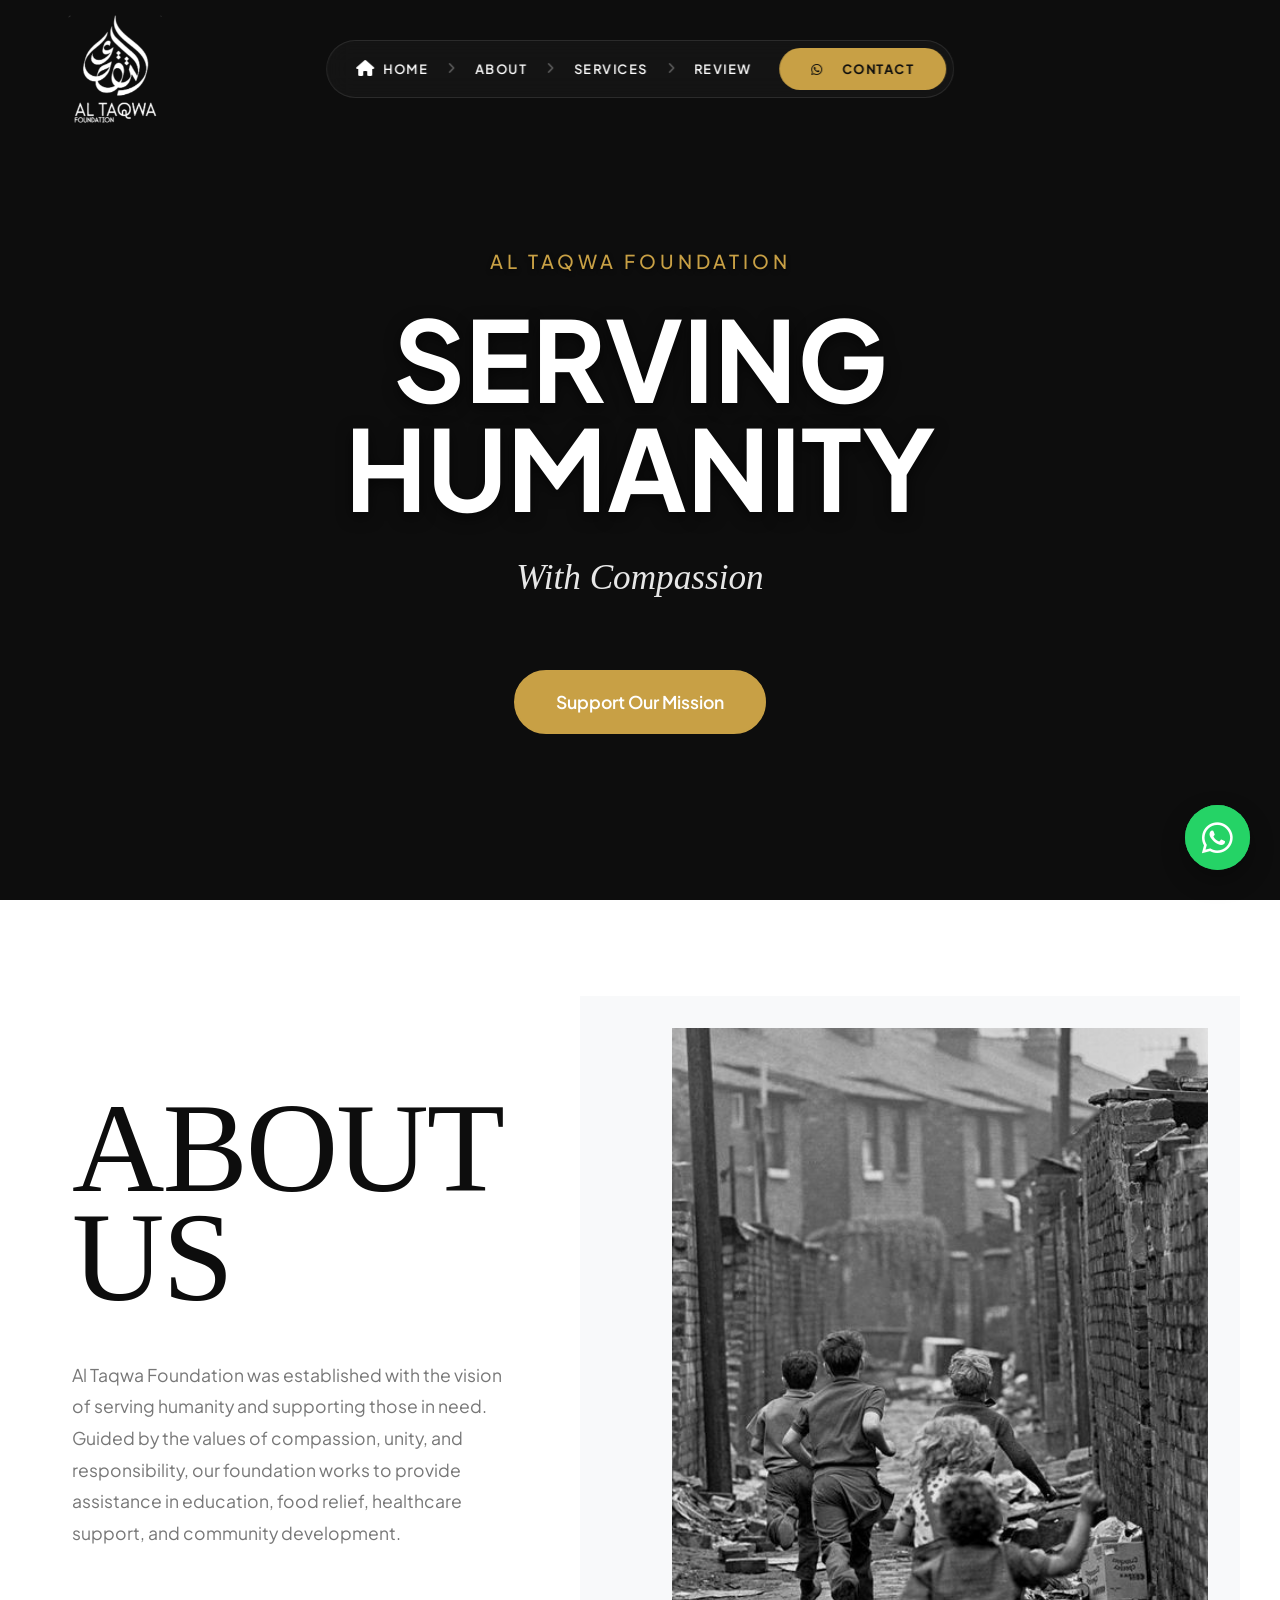
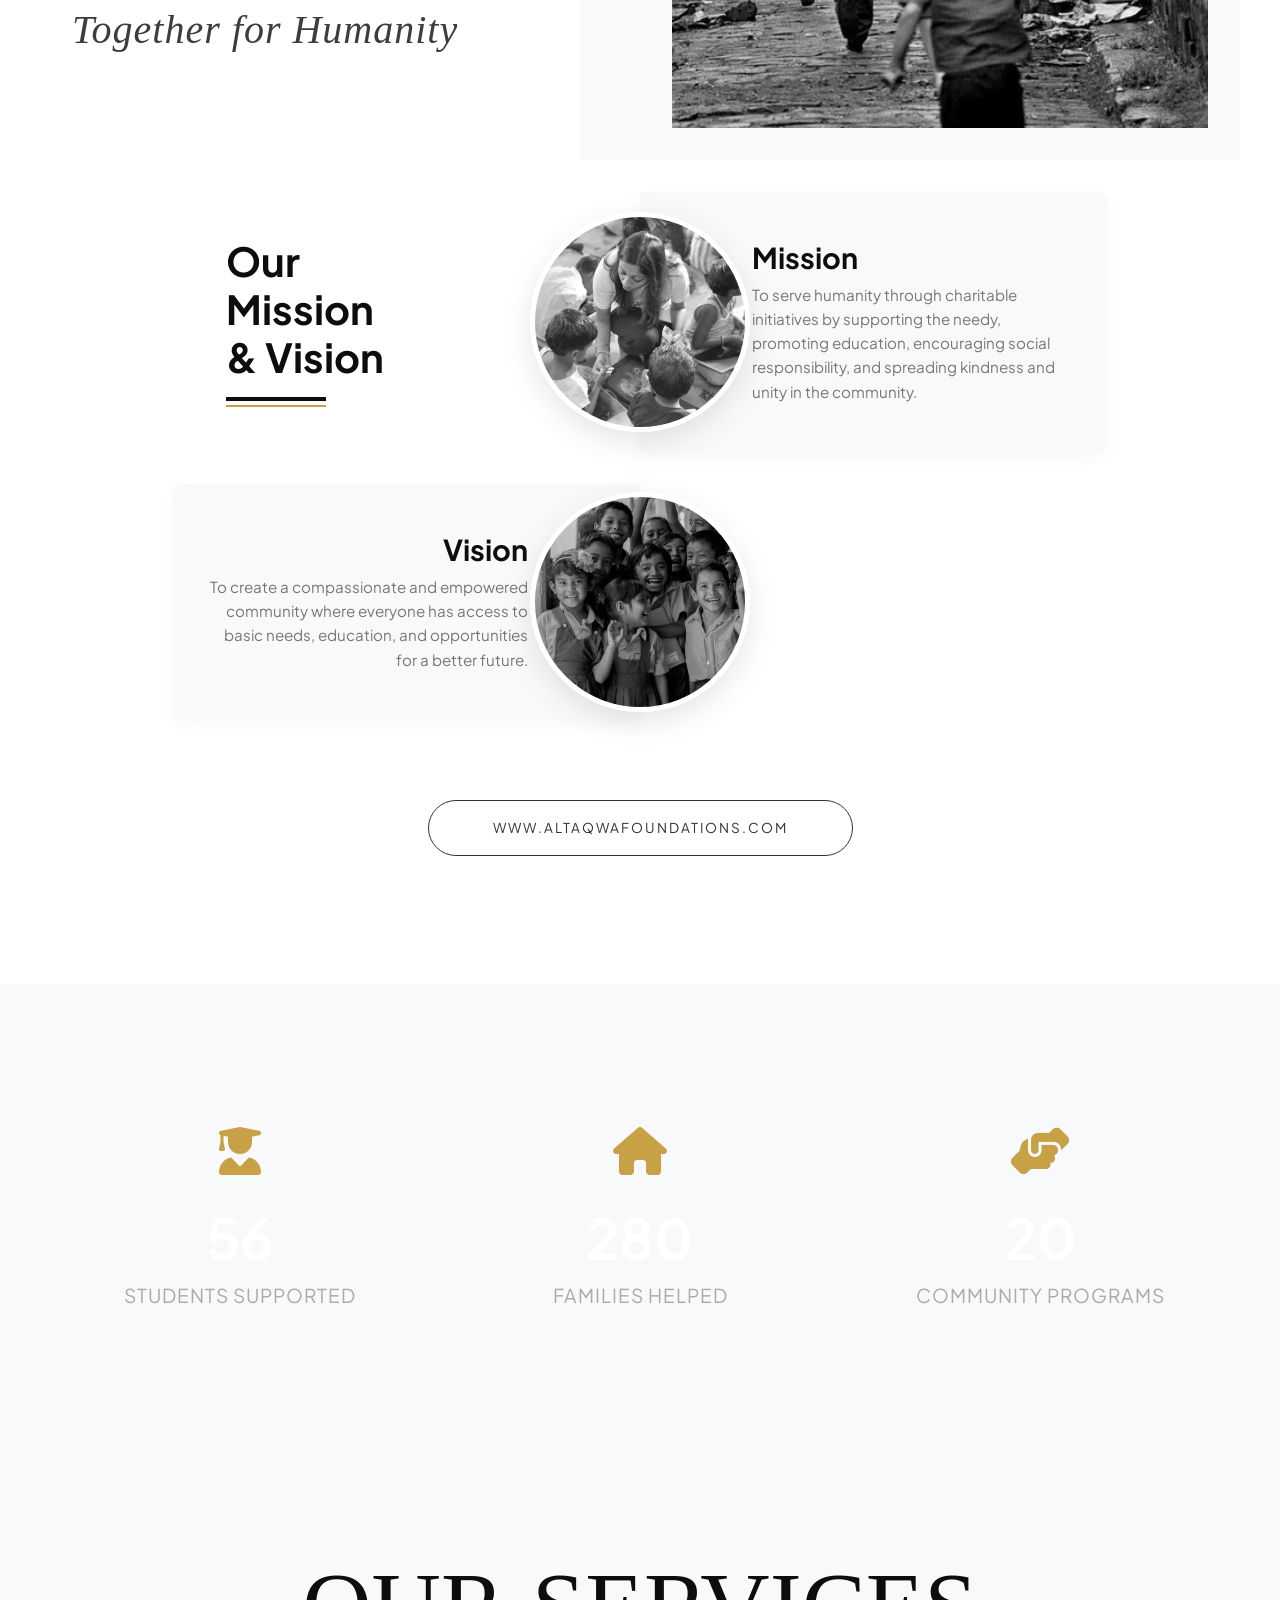
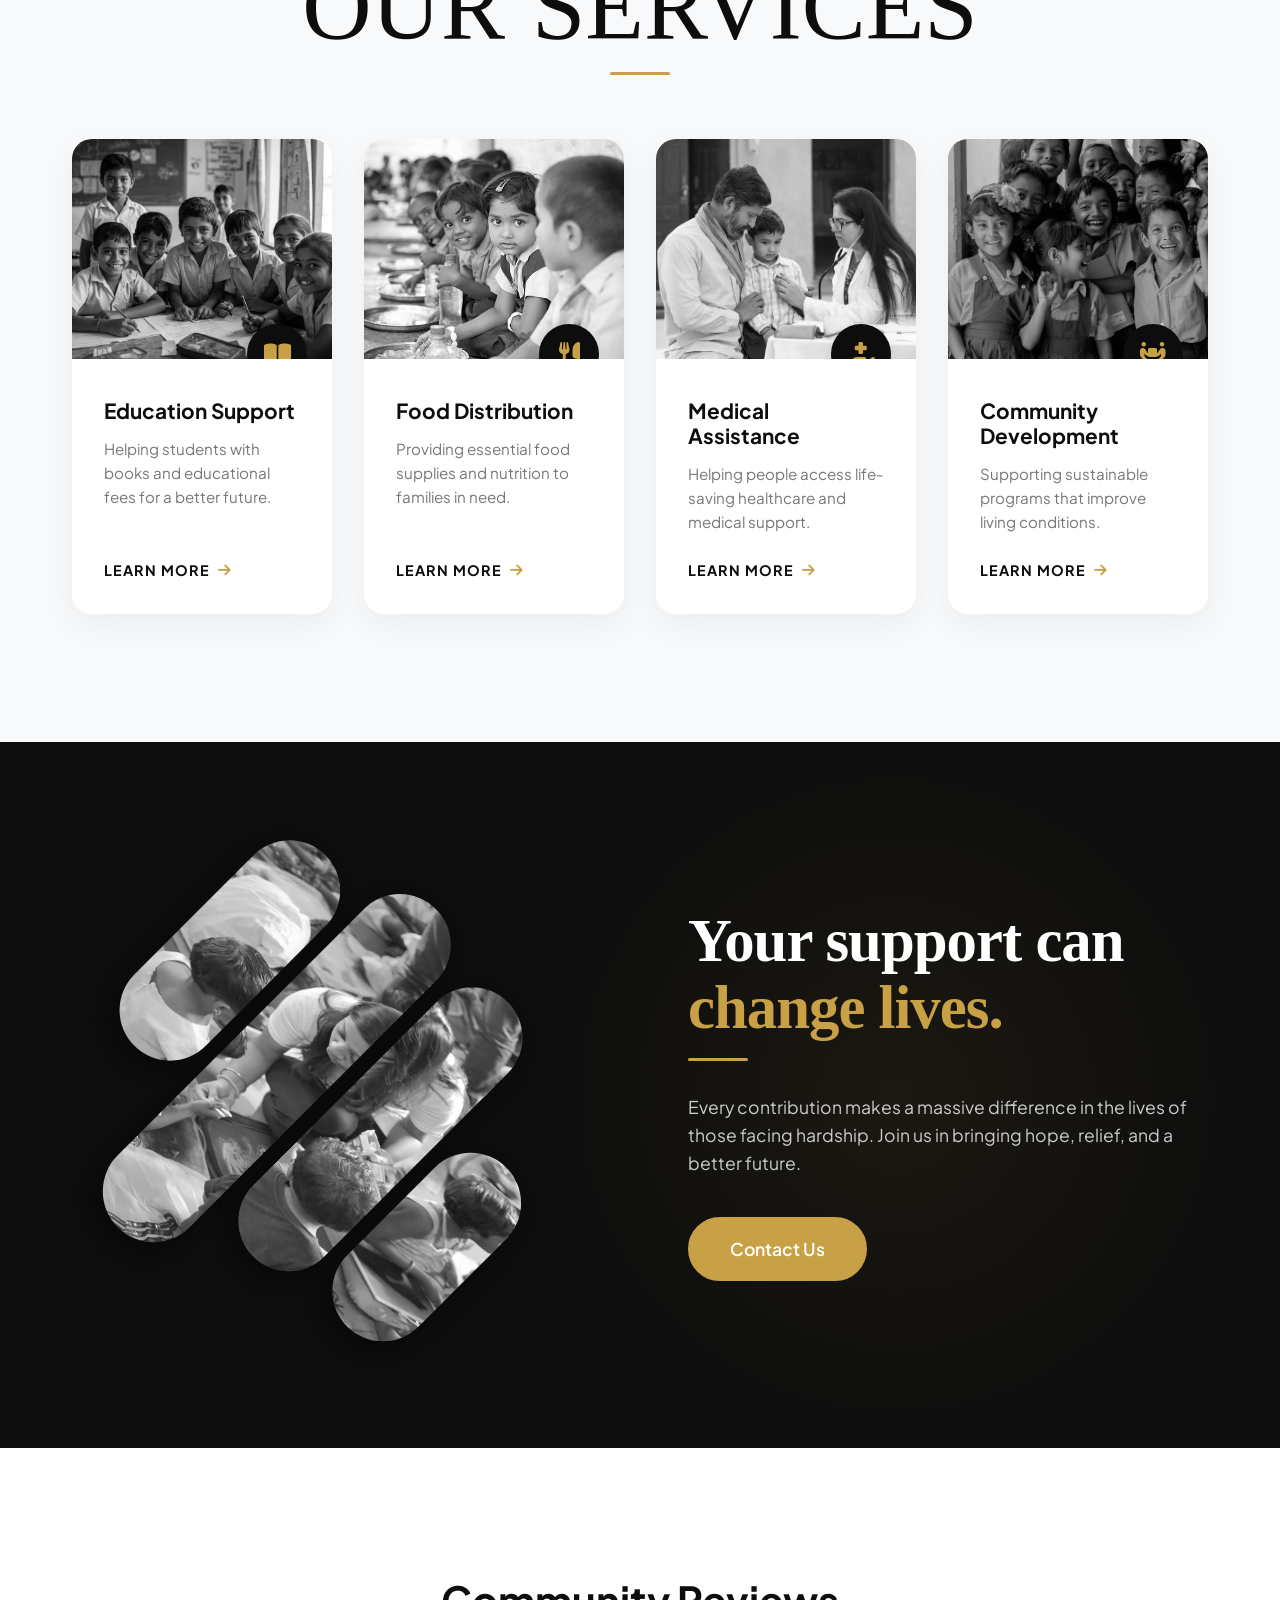
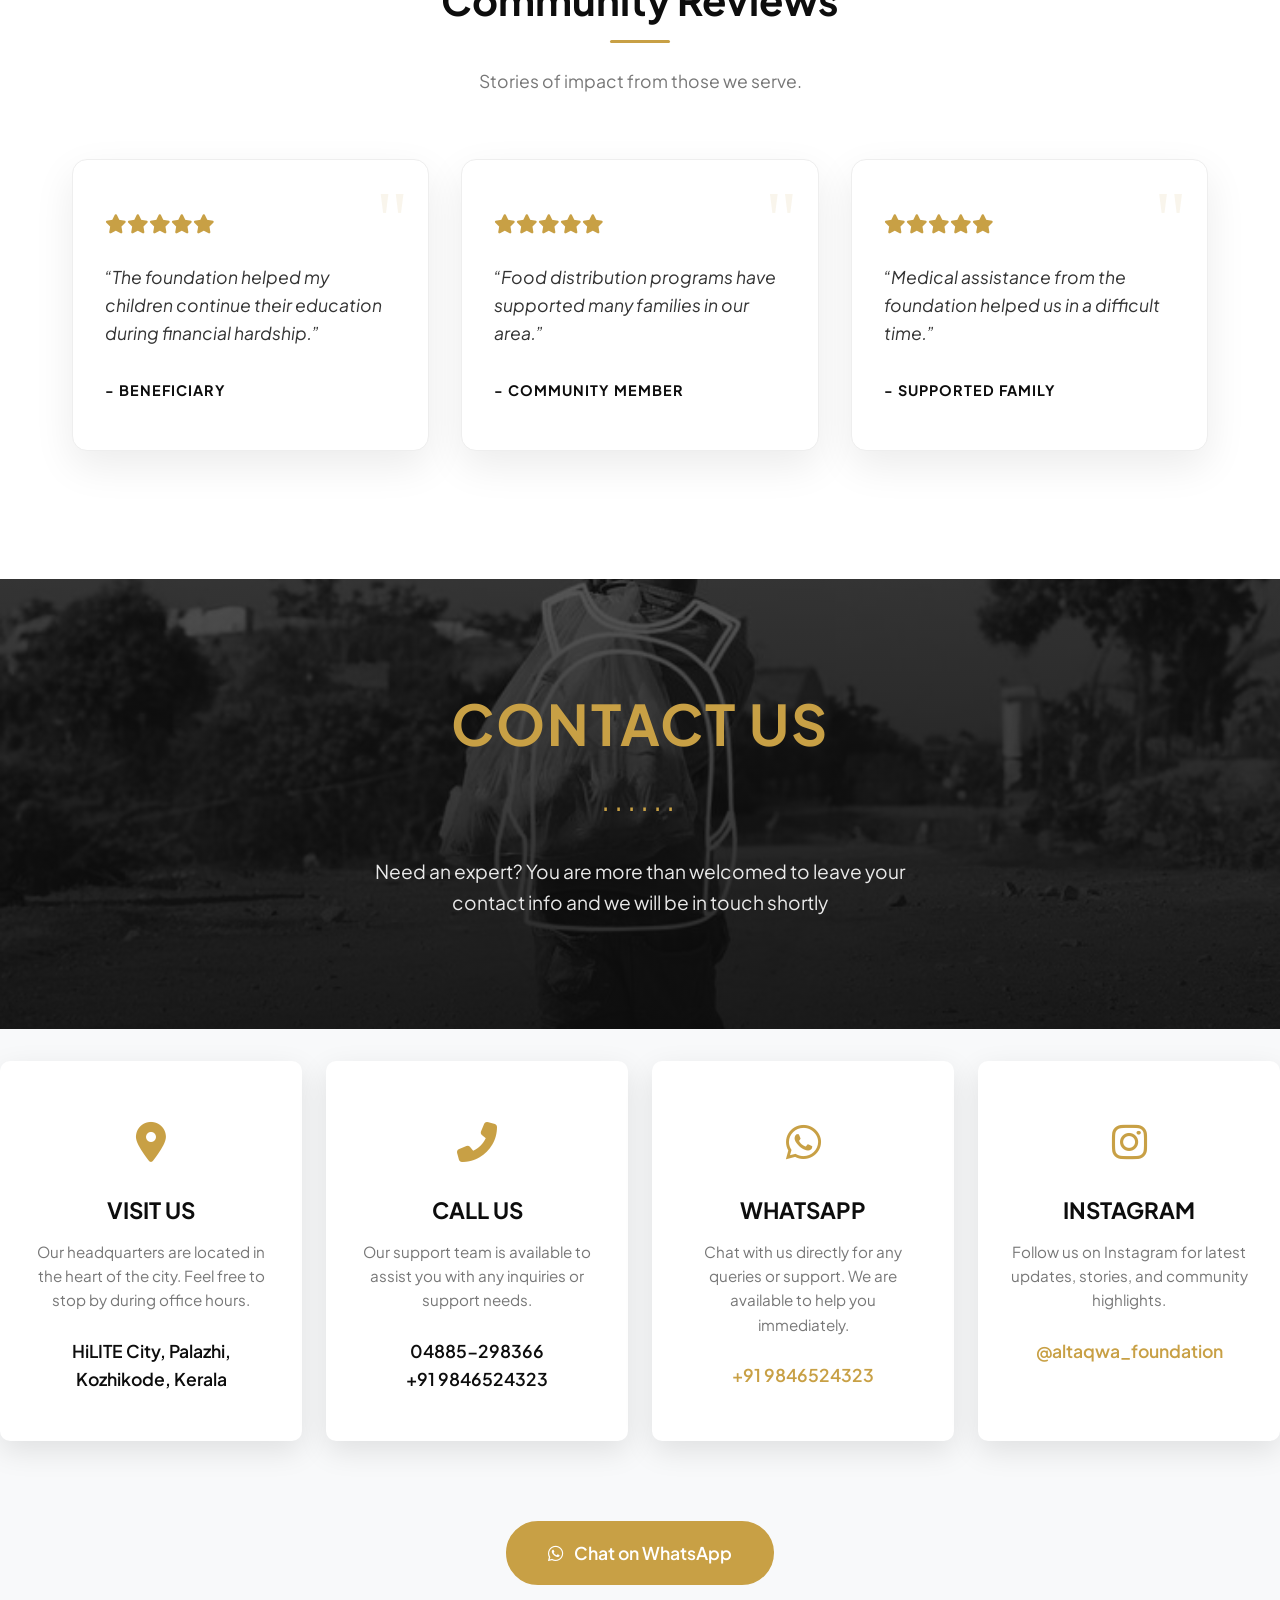
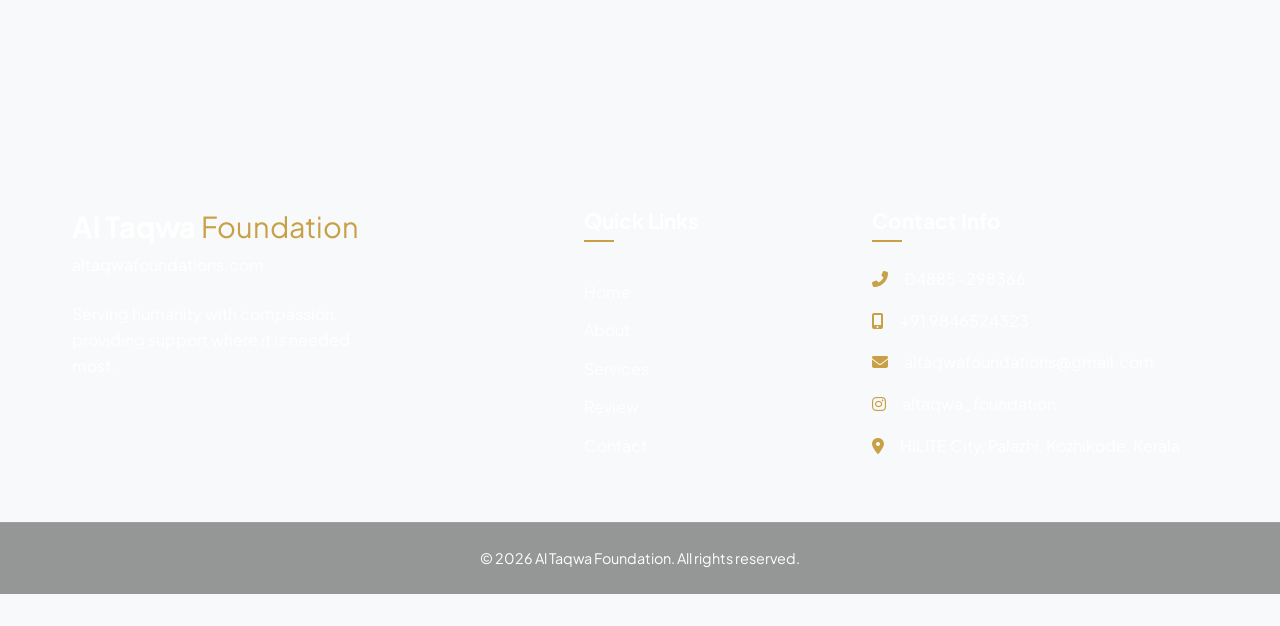
==== commit 702e276c: "intial commit" ====
--- a/index.html
+++ b/index.html
@@ -10,9 +10,13 @@
     <link rel="preconnect" href="https://fonts.gstatic.com" crossorigin>
     <link href="https://fonts.googleapis.com/css2?family=Plus+Jakarta+Sans:wght@300;400;500;600;700&display=swap" rel="stylesheet">
     <!-- Font Awesome for icons -->
+    <link rel="preconnect" href="https://cdnjs.cloudflare.com" crossorigin>
     <link rel="stylesheet" href="https://cdnjs.cloudflare.com/ajax/libs/font-awesome/6.4.0/css/all.min.css">
     <!-- Custom CSS -->
     <link rel="stylesheet" href="style.css">
+    <!-- Favicon -->
+    <link rel="icon" type="image/png" href="logo2_cropped.png">
+    <link rel="apple-touch-icon" href="logo2_cropped.png">
 </head>
 <body>
     <!-- Navbar -->
@@ -80,7 +84,7 @@
             
             <!-- Right: Single Image -->
             <div class="about-image fade-up" style="transition-delay: 0.2s;">
-                <img src="charity.jpg" alt="Children">
+                <img src="charity.jpg" alt="Children" loading="lazy">
             </div>
         </div>
         
@@ -95,7 +99,7 @@
                     </div>
                 </div>
                 <div class="mv-center fade-up" style="transition-delay: 0.1s;">
-                    <div class="mv-circle-img" style="background-image: url('charity1.jpg');"></div>
+                    <div class="mv-circle-img" style="background-image: url('charity1.jpg');" loading="lazy"></div>
                 </div>
                 <div class="mv-right-card fade-from-right" style="transition-delay: 0.2s;">
                     <div class="mv-card-content">
@@ -113,7 +117,7 @@
                     </div>
                 </div>
                 <div class="mv-center fade-up" style="transition-delay: 0.1s;">
-                    <div class="mv-circle-img" style="background-image: url('community.jpg');"></div>
+                    <div class="mv-circle-img" style="background-image: url('community.jpg');" loading="lazy"></div>
                 </div>
                 <div class="mv-right-empty"></div>
             </div>
@@ -157,7 +161,7 @@
             <div class="services-grid">
                 <div class="service-card fade-up">
                     <div class="service-img">
-                        <img src="education.jpg" alt="Education Support">
+                        <img src="education.jpg" alt="Education Support" loading="lazy">
                         <div class="service-icon"><i class="fas fa-book-open"></i></div>
                     </div>
                     <div class="service-content">
@@ -168,7 +172,7 @@
                 </div>
                 <div class="service-card fade-up" style="transition-delay: 0.1s;">
                     <div class="service-img">
-                        <img src="food.jpg" alt="Food Distribution">
+                        <img src="food.jpg" alt="Food Distribution" loading="lazy">
                         <div class="service-icon"><i class="fas fa-utensils"></i></div>
                     </div>
                     <div class="service-content">
@@ -179,7 +183,7 @@
                 </div>
                 <div class="service-card fade-up" style="transition-delay: 0.2s;">
                     <div class="service-img">
-                        <img src="medical.jpg" alt="Medical Assistance">
+                        <img src="medical.jpg" alt="Medical Assistance" loading="lazy">
                         <div class="service-icon"><i class="fas fa-hand-holding-medical"></i></div>
                     </div>
                     <div class="service-content">
@@ -190,7 +194,7 @@
                 </div>
                 <div class="service-card fade-up" style="transition-delay: 0.3s;">
                     <div class="service-img">
-                        <img src="community.jpg" alt="Community Development">
+                        <img src="community.jpg" alt="Community Development" loading="lazy">
                         <div class="service-icon"><i class="fas fa-people-carry"></i></div>
                     </div>
                     <div class="service-content">
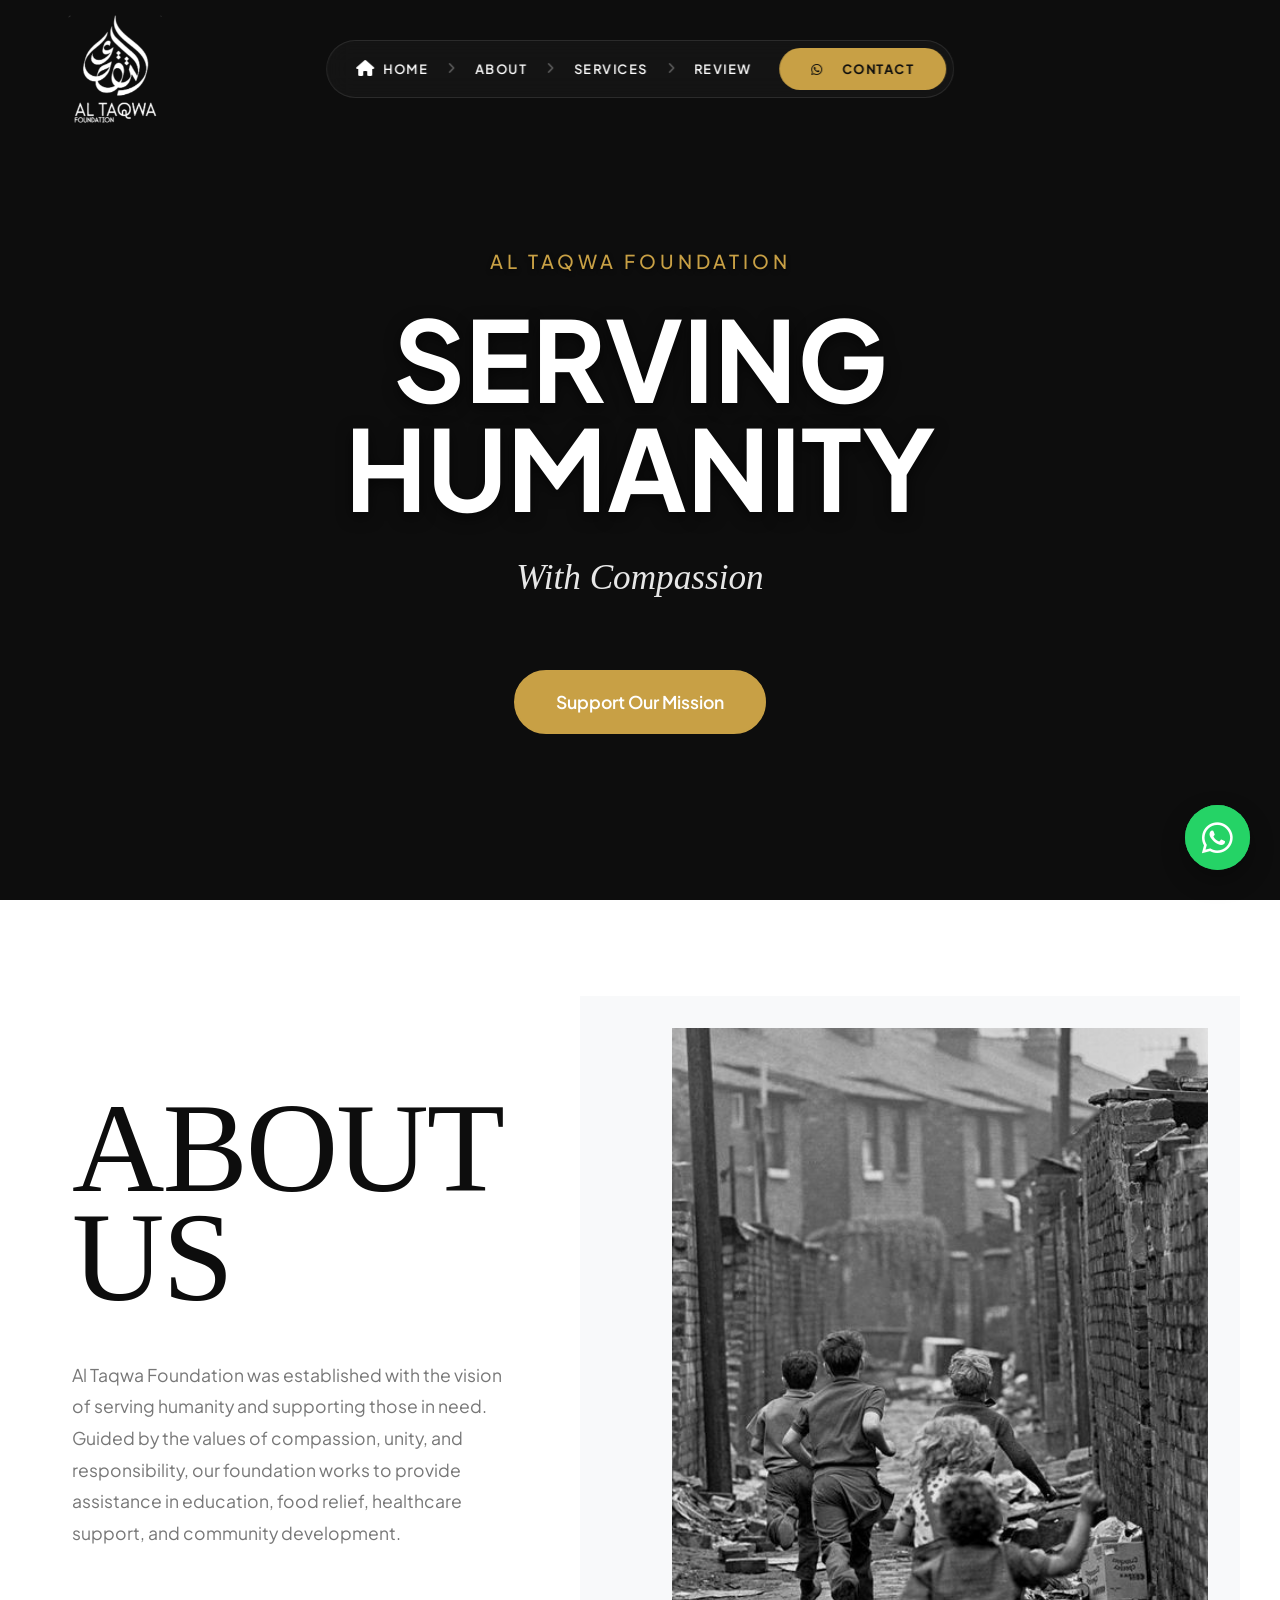
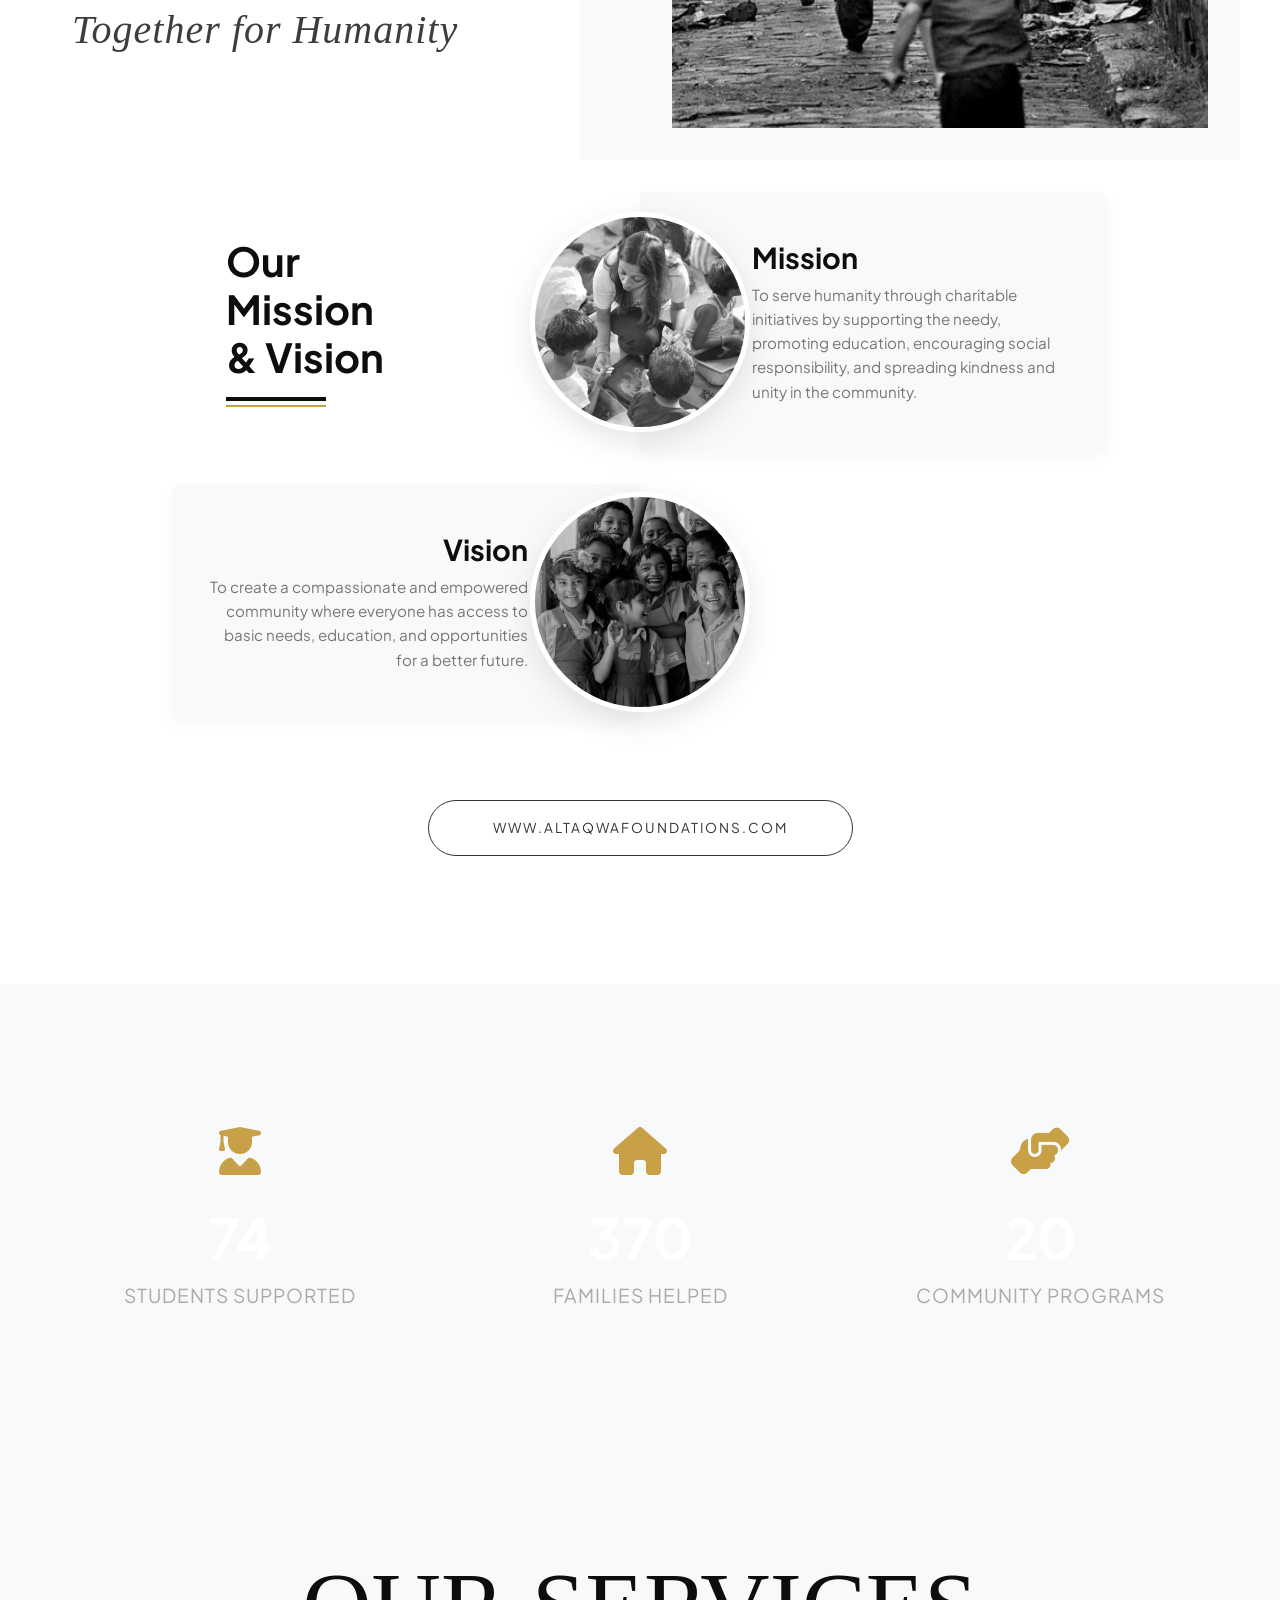
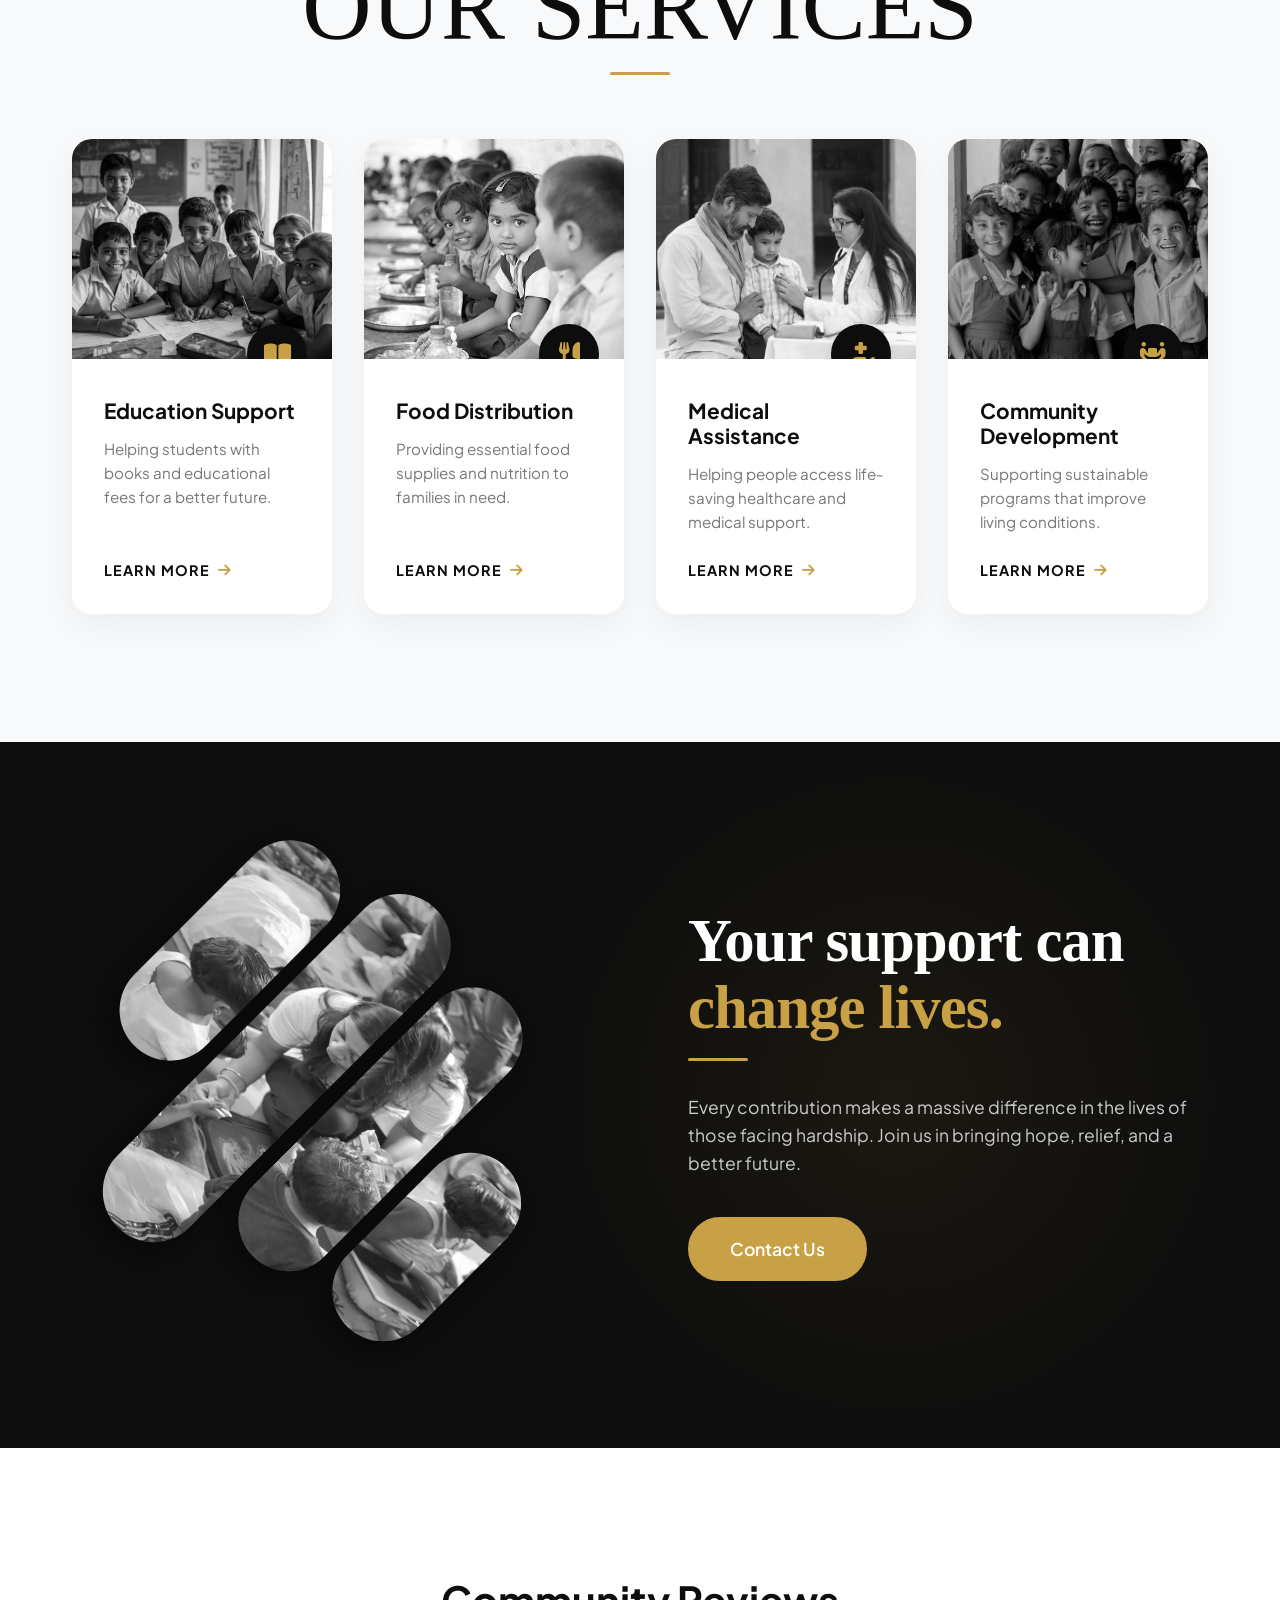
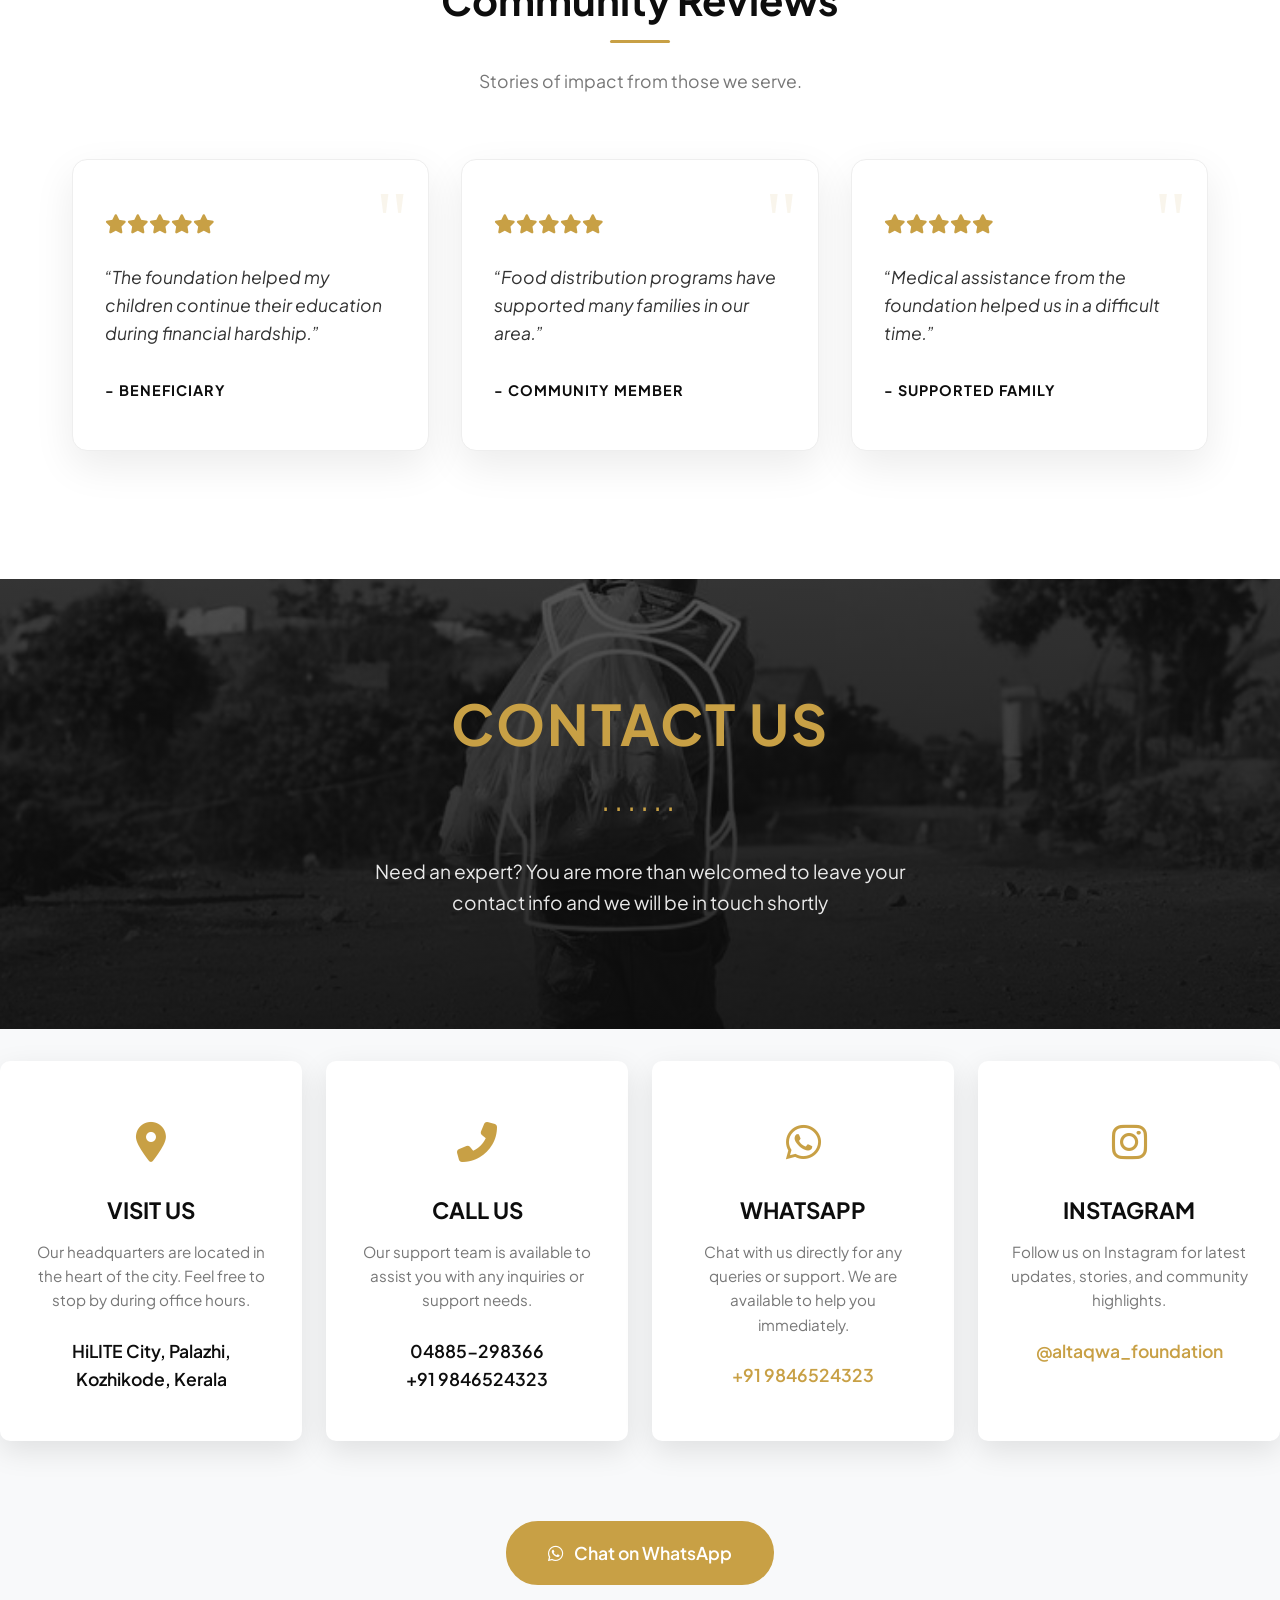
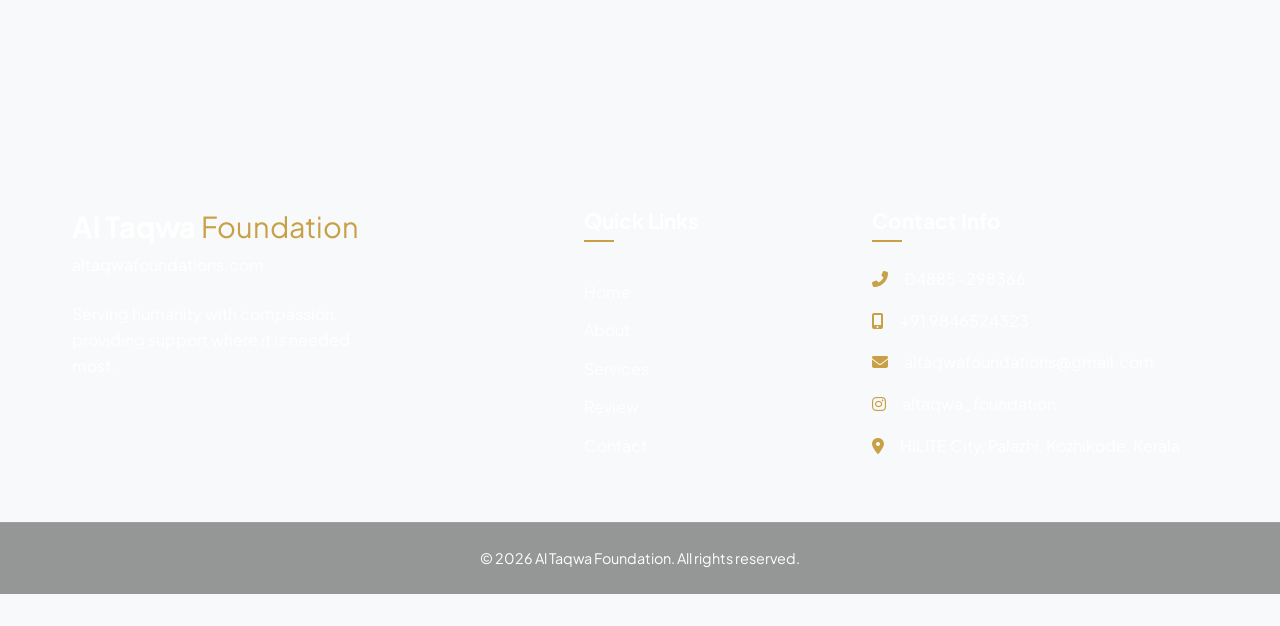
==== commit ac09b41a: "intial commit" ====
--- a/index.html
+++ b/index.html
@@ -1,14 +1,17 @@
 <!DOCTYPE html>
 <html lang="en">
+
 <head>
     <meta charset="UTF-8">
     <meta name="viewport" content="width=device-width, initial-scale=1.0">
     <title>Al Taqwa Foundation | Serving Humanity</title>
-    <meta name="description" content="Al Taqwa Foundation supports communities through education assistance, food distribution, medical support, and community development.">
+    <meta name="description"
+        content="Al Taqwa Foundation supports communities through education assistance, food distribution, medical support, and community development.">
     <!-- Google Fonts -->
     <link rel="preconnect" href="https://fonts.googleapis.com">
     <link rel="preconnect" href="https://fonts.gstatic.com" crossorigin>
-    <link href="https://fonts.googleapis.com/css2?family=Plus+Jakarta+Sans:wght@300;400;500;600;700&display=swap" rel="stylesheet">
+    <link href="https://fonts.googleapis.com/css2?family=Plus+Jakarta+Sans:wght@300;400;500;600;700&display=swap"
+        rel="stylesheet">
     <!-- Font Awesome for icons -->
     <link rel="preconnect" href="https://cdnjs.cloudflare.com" crossorigin>
     <link rel="stylesheet" href="https://cdnjs.cloudflare.com/ajax/libs/font-awesome/6.4.0/css/all.min.css">
@@ -17,7 +20,9 @@
     <!-- Favicon -->
     <link rel="icon" type="image/png" href="logo2_cropped.png">
     <link rel="apple-touch-icon" href="logo2_cropped.png">
+    <meta name="google-site-verification" content="_JKm0eYxDsnIN6mRDwHSscIyAFtFhRo7XXCwzgAOqyc" />
 </head>
+
 <body>
     <!-- Navbar -->
     <header class="navbar" id="navbar">
@@ -25,7 +30,7 @@
             <a href="#home" class="logo" style="margin-left: -5px;">
                 <img src="logo2_cropped.png" alt="Al Taqwa Foundation">
             </a>
-            
+
             <div class="nav-links pill-container">
                 <a href="#home"><i class="fas fa-home" style="font-size: 1rem; margin-bottom: 2px;"></i> HOME</a>
                 <span class="sep"><i class="fas fa-angle-right"></i></span>
@@ -34,7 +39,8 @@
                 <a href="#services">SERVICES</a>
                 <span class="sep"><i class="fas fa-angle-right"></i></span>
                 <a href="#review">REVIEW</a>
-                <a href="https://wa.me/919846524323?text=Hi%20Al%20Taqwa%20Foundation,%20I'd%20like%20to%20know%20more%20about%20your%20mission." target="_blank" class="nav-pill-btn"><i class="fab fa-whatsapp"></i> CONTACT</a>
+                <a href="https://wa.me/919846524323?text=Hi%20Al%20Taqwa%20Foundation,%20I'd%20like%20to%20know%20more%20about%20your%20mission."
+                    target="_blank" class="nav-pill-btn"><i class="fab fa-whatsapp"></i> CONTACT</a>
             </div>
 
             <div class="menu-toggle" id="mobile-menu">
@@ -50,11 +56,13 @@
         </video>
         <div class="hero-overlay"></div>
         <div class="hero-content fade-up">
-            <p class="hero-tag" style="margin-bottom: 2rem; color: var(--accent); letter-spacing: 4px; font-weight: 500;">AL TAQWA FOUNDATION</p>
+            <p class="hero-tag"
+                style="margin-bottom: 2rem; color: var(--accent); letter-spacing: 4px; font-weight: 500;">AL TAQWA
+                FOUNDATION</p>
             <h1 class="hero-title-main">SERVING</h1>
             <h1 class="hero-title-main">HUMANITY</h1>
             <p class="hero-signature">With Compassion</p>
-            
+
             <div class="hero-buttons">
                 <a href="#about" class="btn btn-primary btn-large">Support Our Mission</a>
             </div>
@@ -74,20 +82,22 @@
                     </div>
                 </div>
                 <div class="about-text-content">
-                    <p>Al Taqwa Foundation was established with the vision of serving humanity and supporting those in need. Guided by the values of compassion, unity, and responsibility, our foundation works to provide assistance in education, food relief, healthcare support, and community development.</p>
+                    <p>Al Taqwa Foundation was established with the vision of serving humanity and supporting those in
+                        need. Guided by the values of compassion, unity, and responsibility, our foundation works to
+                        provide assistance in education, food relief, healthcare support, and community development.</p>
                 </div>
                 <!-- Signature -->
                 <div class="about-signature">
                     Together for Humanity
                 </div>
             </div>
-            
+
             <!-- Right: Single Image -->
             <div class="about-image fade-up" style="transition-delay: 0.2s;">
                 <img src="charity.jpg" alt="Children" loading="lazy">
             </div>
         </div>
-        
+
         <!-- Mission & Vision Extension -->
         <div class="mv-container">
             <div class="mv-row top-row">
@@ -104,16 +114,19 @@
                 <div class="mv-right-card fade-from-right" style="transition-delay: 0.2s;">
                     <div class="mv-card-content">
                         <h3>Mission</h3>
-                        <p>To serve humanity through charitable initiatives by supporting the needy, promoting education, encouraging social responsibility, and spreading kindness and unity in the community.</p>
-                    </div>
-                </div>
-            </div>
-            
+                        <p>To serve humanity through charitable initiatives by supporting the needy, promoting
+                            education, encouraging social responsibility, and spreading kindness and unity in the
+                            community.</p>
+                    </div>
+                </div>
+            </div>
+
             <div class="mv-row bottom-row" style="margin-top: 2rem;">
                 <div class="mv-left-card fade-from-left" style="transition-delay: 0.2s;">
                     <div class="mv-card-content">
                         <h3>Vision</h3>
-                        <p>To create a compassionate and empowered community where everyone has access to basic needs, education, and opportunities for a better future.</p>
+                        <p>To create a compassionate and empowered community where everyone has access to basic needs,
+                            education, and opportunities for a better future.</p>
                     </div>
                 </div>
                 <div class="mv-center fade-up" style="transition-delay: 0.1s;">
@@ -157,7 +170,7 @@
                 <h2 class="section-huge-title">SERVICES</h2>
                 <div class="gold-divider center" style="margin-top: 1.5rem;"></div>
             </div>
-            
+
             <div class="services-grid">
                 <div class="service-card fade-up">
                     <div class="service-img">
@@ -219,12 +232,14 @@
                     <div class="sliced-pill pill-4"></div>
                 </div>
             </div>
-            
+
             <!-- Right: Text Content -->
             <div class="cta-content fade-up" style="transition-delay: 0.2s;">
                 <h2>Your support can <br><span style="color: var(--accent);">change lives.</span></h2>
                 <div class="gold-divider m-bottom"></div>
-                <p style="color: #CCCCCC; font-size: 1.1rem; margin-bottom: 2.5rem; max-width: 500px;">Every contribution makes a massive difference in the lives of those facing hardship. Join us in bringing hope, relief, and a better future.</p>
+                <p style="color: #CCCCCC; font-size: 1.1rem; margin-bottom: 2.5rem; max-width: 500px;">Every
+                    contribution makes a massive difference in the lives of those facing hardship. Join us in bringing
+                    hope, relief, and a better future.</p>
                 <div class="cta-buttons" style="display: flex; gap: 1rem;">
                     <a href="#contact" class="btn btn-primary btn-large">Contact Us</a>
                 </div>
@@ -240,25 +255,29 @@
                 <div class="gold-divider center"></div>
                 <p>Stories of impact from those we serve.</p>
             </div>
-            
+
             <div class="review-grid">
                 <div class="review-card fade-up">
                     <div class="stars">
-                        <i class="fas fa-star"></i><i class="fas fa-star"></i><i class="fas fa-star"></i><i class="fas fa-star"></i><i class="fas fa-star"></i>
-                    </div>
-                    <p class="review-text">“The foundation helped my children continue their education during financial hardship.”</p>
+                        <i class="fas fa-star"></i><i class="fas fa-star"></i><i class="fas fa-star"></i><i
+                            class="fas fa-star"></i><i class="fas fa-star"></i>
+                    </div>
+                    <p class="review-text">“The foundation helped my children continue their education during financial
+                        hardship.”</p>
                     <div class="review-author">- Beneficiary</div>
                 </div>
                 <div class="review-card fade-up" style="transition-delay: 0.1s;">
                     <div class="stars">
-                        <i class="fas fa-star"></i><i class="fas fa-star"></i><i class="fas fa-star"></i><i class="fas fa-star"></i><i class="fas fa-star"></i>
+                        <i class="fas fa-star"></i><i class="fas fa-star"></i><i class="fas fa-star"></i><i
+                            class="fas fa-star"></i><i class="fas fa-star"></i>
                     </div>
                     <p class="review-text">“Food distribution programs have supported many families in our area.”</p>
                     <div class="review-author">- Community Member</div>
                 </div>
                 <div class="review-card fade-up" style="transition-delay: 0.2s;">
                     <div class="stars">
-                        <i class="fas fa-star"></i><i class="fas fa-star"></i><i class="fas fa-star"></i><i class="fas fa-star"></i><i class="fas fa-star"></i>
+                        <i class="fas fa-star"></i><i class="fas fa-star"></i><i class="fas fa-star"></i><i
+                            class="fas fa-star"></i><i class="fas fa-star"></i>
                     </div>
                     <p class="review-text">“Medical assistance from the foundation helped us in a difficult time.”</p>
                     <div class="review-author">- Supported Family</div>
@@ -277,26 +296,32 @@
             <div class="contact-header-content">
                 <h2 class="contact-hero-title">CONTACT US</h2>
                 <div class="header-divider">......</div>
-                <p class="contact-hero-subtitle">Need an expert? You are more than welcomed to leave your contact info and we will be in touch shortly</p>
+                <p class="contact-hero-subtitle">Need an expert? You are more than welcomed to leave your contact info
+                    and we will be in touch shortly</p>
             </div>
         </div>
 
         <!-- Contact Info Cards -->
-        <div class="contact-container" style="padding-top: var(--section-padding, 8rem); padding-bottom: var(--section-padding, 8rem);">
+        <div class="contact-container"
+            style="padding-top: var(--section-padding, 8rem); padding-bottom: var(--section-padding, 8rem);">
             <div class="contact-cards-grid">
                 <!-- Visit Us -->
                 <div class="contact-card fade-up">
                     <div class="card-icon"><i class="fas fa-map-marker-alt"></i></div>
                     <h3>VISIT US</h3>
-                    <p class="card-desc">Our headquarters are located in the heart of the city. Feel free to stop by during office hours.</p>
-                    <p class="card-detail"><a href="https://www.google.com/maps/search/?api=1&query=HiLITE+City,+Palazhi,+Kozhikode,+Kerala" target="_blank" style="color: inherit;">HiLITE City, Palazhi, Kozhikode, Kerala</a></p>
+                    <p class="card-desc">Our headquarters are located in the heart of the city. Feel free to stop by
+                        during office hours.</p>
+                    <p class="card-detail"><a
+                            href="https://www.google.com/maps/search/?api=1&query=HiLITE+City,+Palazhi,+Kozhikode,+Kerala"
+                            target="_blank" style="color: inherit;">HiLITE City, Palazhi, Kozhikode, Kerala</a></p>
                 </div>
 
                 <!-- Call Us -->
                 <div class="contact-card fade-up" style="transition-delay: 0.1s;">
                     <div class="card-icon"><i class="fas fa-phone-alt"></i></div>
                     <h3>CALL US</h3>
-                    <p class="card-desc">Our support team is available to assist you with any inquiries or support needs.</p>
+                    <p class="card-desc">Our support team is available to assist you with any inquiries or support
+                        needs.</p>
                     <p class="card-detail">
                         <a href="tel:04885298366" style="color: inherit;">04885-298366</a><br>
                         <a href="tel:+919846524323" style="color: inherit;">+91 9846524323</a>
@@ -307,21 +332,29 @@
                 <div class="contact-card fade-up" style="transition-delay: 0.2s;">
                     <div class="card-icon"><i class="fab fa-whatsapp"></i></div>
                     <h3>WHATSAPP</h3>
-                    <p class="card-desc">Chat with us directly for any queries or support. We are available to help you immediately.</p>
-                    <p class="card-detail"><a href="https://wa.me/919846524323?text=Hi%20Al%20Taqwa%20Foundation,%20I'd%20like%20to%20know%20more%20about%20your%20mission." target="_blank" style="color: var(--accent);">+91 9846524323</a></p>
+                    <p class="card-desc">Chat with us directly for any queries or support. We are available to help you
+                        immediately.</p>
+                    <p class="card-detail"><a
+                            href="https://wa.me/919846524323?text=Hi%20Al%20Taqwa%20Foundation,%20I'd%20like%20to%20know%20more%20about%20your%20mission."
+                            target="_blank" style="color: var(--accent);">+91 9846524323</a></p>
                 </div>
 
                 <!-- Instagram -->
                 <div class="contact-card fade-up" style="transition-delay: 0.3s;">
                     <div class="card-icon"><i class="fab fa-instagram"></i></div>
                     <h3>INSTAGRAM</h3>
-                    <p class="card-desc">Follow us on Instagram for latest updates, stories, and community highlights.</p>
-                    <p class="card-detail"><a href="https://www.instagram.com/altaqwa_foundation?igsh=MXRibDR2aDVmb3lzdA%3D%3D&utm_source=qr" target="_blank" style="color: var(--accent);">@altaqwa_foundation</a></p>
+                    <p class="card-desc">Follow us on Instagram for latest updates, stories, and community highlights.
+                    </p>
+                    <p class="card-detail"><a
+                            href="https://www.instagram.com/altaqwa_foundation?igsh=MXRibDR2aDVmb3lzdA%3D%3D&utm_source=qr"
+                            target="_blank" style="color: var(--accent);">@altaqwa_foundation</a></p>
                 </div>
             </div>
 
             <div style="text-align: center; margin-top: 5rem;" class="fade-up">
-                <a href="https://wa.me/919846524323?text=Hi%20Al%20Taqwa%20Foundation,%20I'd%20like%20to%20know%20more%20about%20your%20mission." target="_blank" class="btn btn-primary btn-large"><i class="fab fa-whatsapp"></i> Chat on WhatsApp</a>
+                <a href="https://wa.me/919846524323?text=Hi%20Al%20Taqwa%20Foundation,%20I'd%20like%20to%20know%20more%20about%20your%20mission."
+                    target="_blank" class="btn btn-primary btn-large"><i class="fab fa-whatsapp"></i> Chat on
+                    WhatsApp</a>
             </div>
         </div>
     </section>
@@ -344,11 +377,18 @@
             </div>
             <div class="footer-col">
                 <h4>Contact Info</h4>
-                <p><i class="fas fa-phone-alt"></i> <a href="tel:04885298366" style="color: inherit;">04885-298366</a></p>
-                <p><i class="fas fa-mobile-alt"></i> <a href="tel:+919846524323" style="color: inherit;">+91 9846524323</a></p>
-                <p><i class="fas fa-envelope"></i> <a href="mailto:altaqwafoundations@gmail.com" style="color: inherit;">altaqwafoundations@gmail.com</a></p>
-                <p><i class="fab fa-instagram"></i> <a href="https://www.instagram.com/altaqwa_foundation?igsh=MXRibDR2aDVmb3lzdA%3D%3D&utm_source=qr" target="_blank" style="color: inherit;">altaqwa_foundation</a></p>
-                <p><i class="fas fa-map-marker-alt"></i> <a href="https://www.google.com/maps/search/?api=1&query=HiLITE+City,+Palazhi,+Kozhikode,+Kerala" target="_blank" style="color: inherit;">HiLITE City, Palazhi, Kozhikode, Kerala</a></p>
+                <p><i class="fas fa-phone-alt"></i> <a href="tel:04885298366" style="color: inherit;">04885-298366</a>
+                </p>
+                <p><i class="fas fa-mobile-alt"></i> <a href="tel:+919846524323" style="color: inherit;">+91
+                        9846524323</a></p>
+                <p><i class="fas fa-envelope"></i> <a href="mailto:altaqwafoundations@gmail.com"
+                        style="color: inherit;">altaqwafoundations@gmail.com</a></p>
+                <p><i class="fab fa-instagram"></i> <a
+                        href="https://www.instagram.com/altaqwa_foundation?igsh=MXRibDR2aDVmb3lzdA%3D%3D&utm_source=qr"
+                        target="_blank" style="color: inherit;">altaqwa_foundation</a></p>
+                <p><i class="fas fa-map-marker-alt"></i> <a
+                        href="https://www.google.com/maps/search/?api=1&query=HiLITE+City,+Palazhi,+Kozhikode,+Kerala"
+                        target="_blank" style="color: inherit;">HiLITE City, Palazhi, Kozhikode, Kerala</a></p>
             </div>
         </div>
         <div class="footer-bottom">
@@ -358,7 +398,8 @@
     </footer>
 
     <!-- Floating Contact Icon -->
-    <a href="https://wa.me/919846524323?text=Hi%20Al%20Taqwa%20Foundation,%20I'd%20like%20to%20know%20more%20about%20your%20mission." class="floating-contact" target="_blank" aria-label="Contact Us on WhatsApp">
+    <a href="https://wa.me/919846524323?text=Hi%20Al%20Taqwa%20Foundation,%20I'd%20like%20to%20know%20more%20about%20your%20mission."
+        class="floating-contact" target="_blank" aria-label="Contact Us on WhatsApp">
         <div class="floating-btn">
             <i class="fab fa-whatsapp"></i>
         </div>
@@ -367,4 +408,5 @@
     <!-- Custom JS -->
     <script src="script.js"></script>
 </body>
-</html>
+
+</html>
